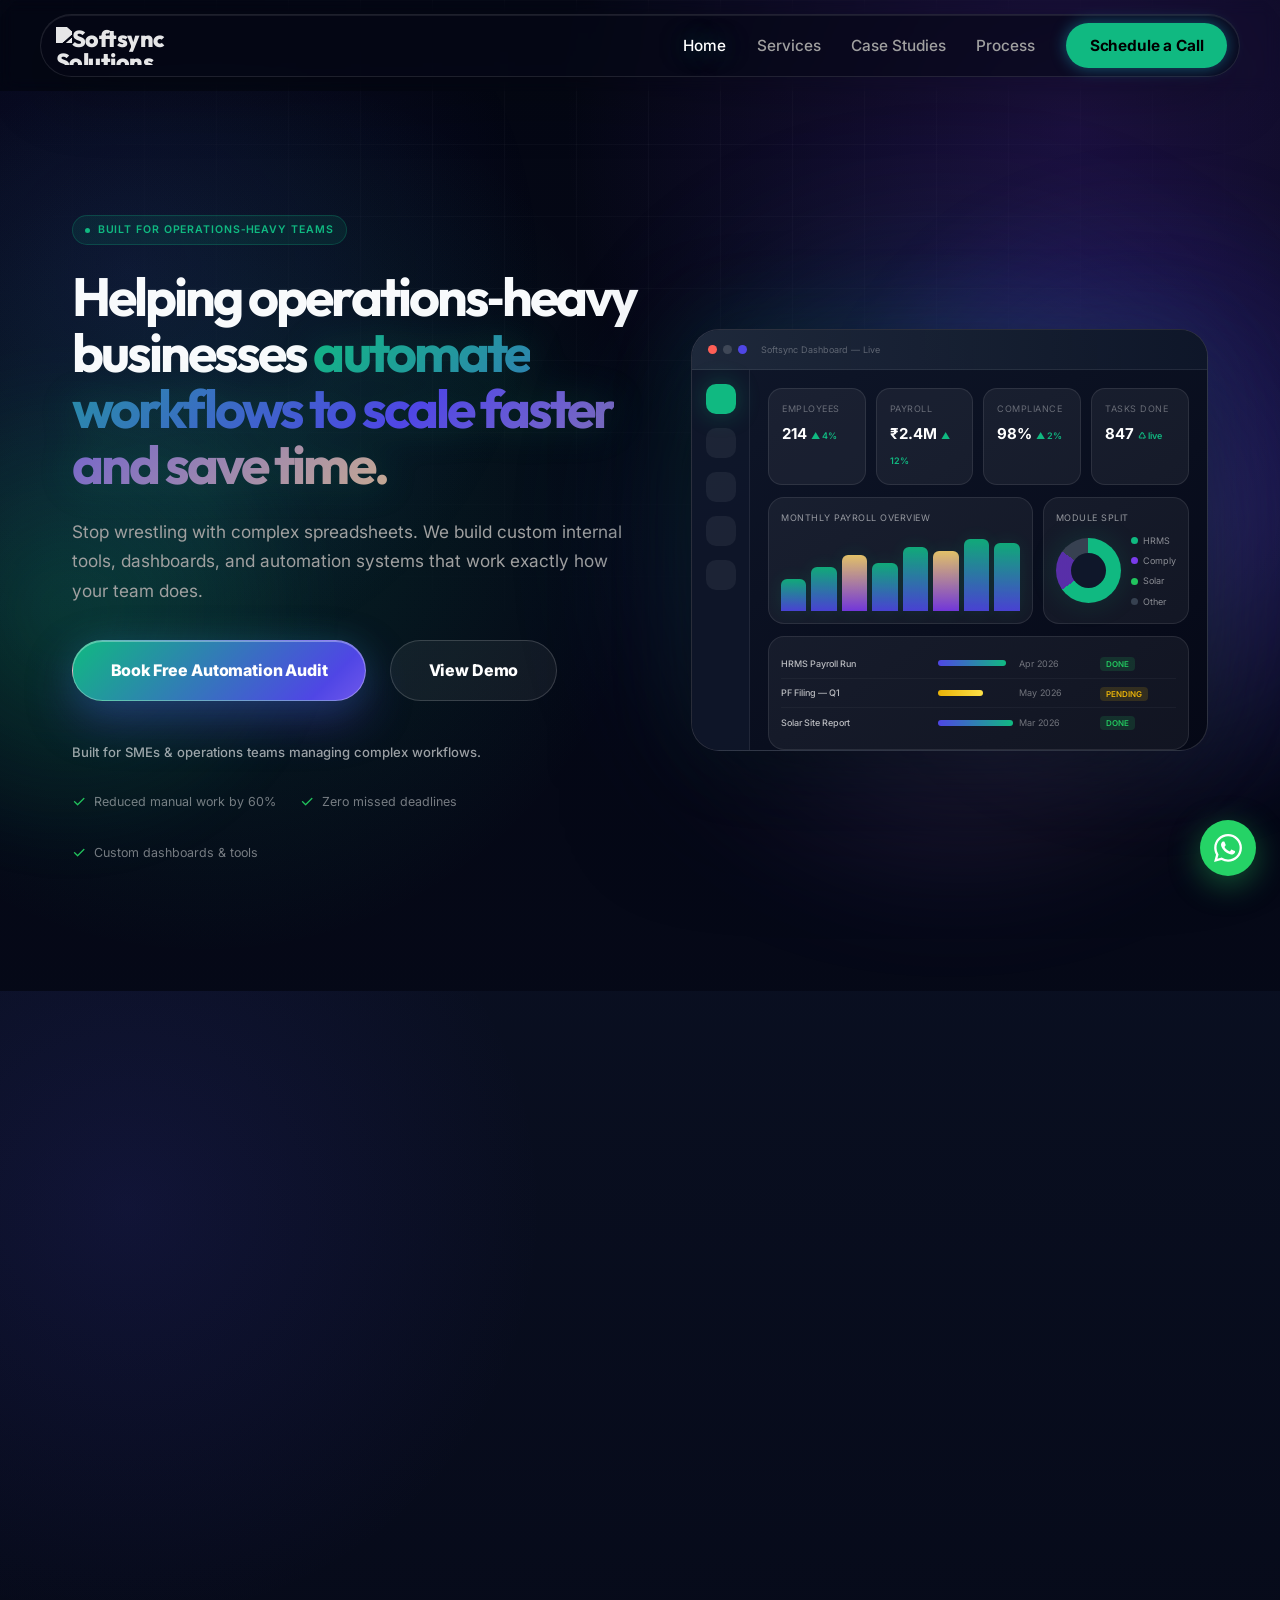
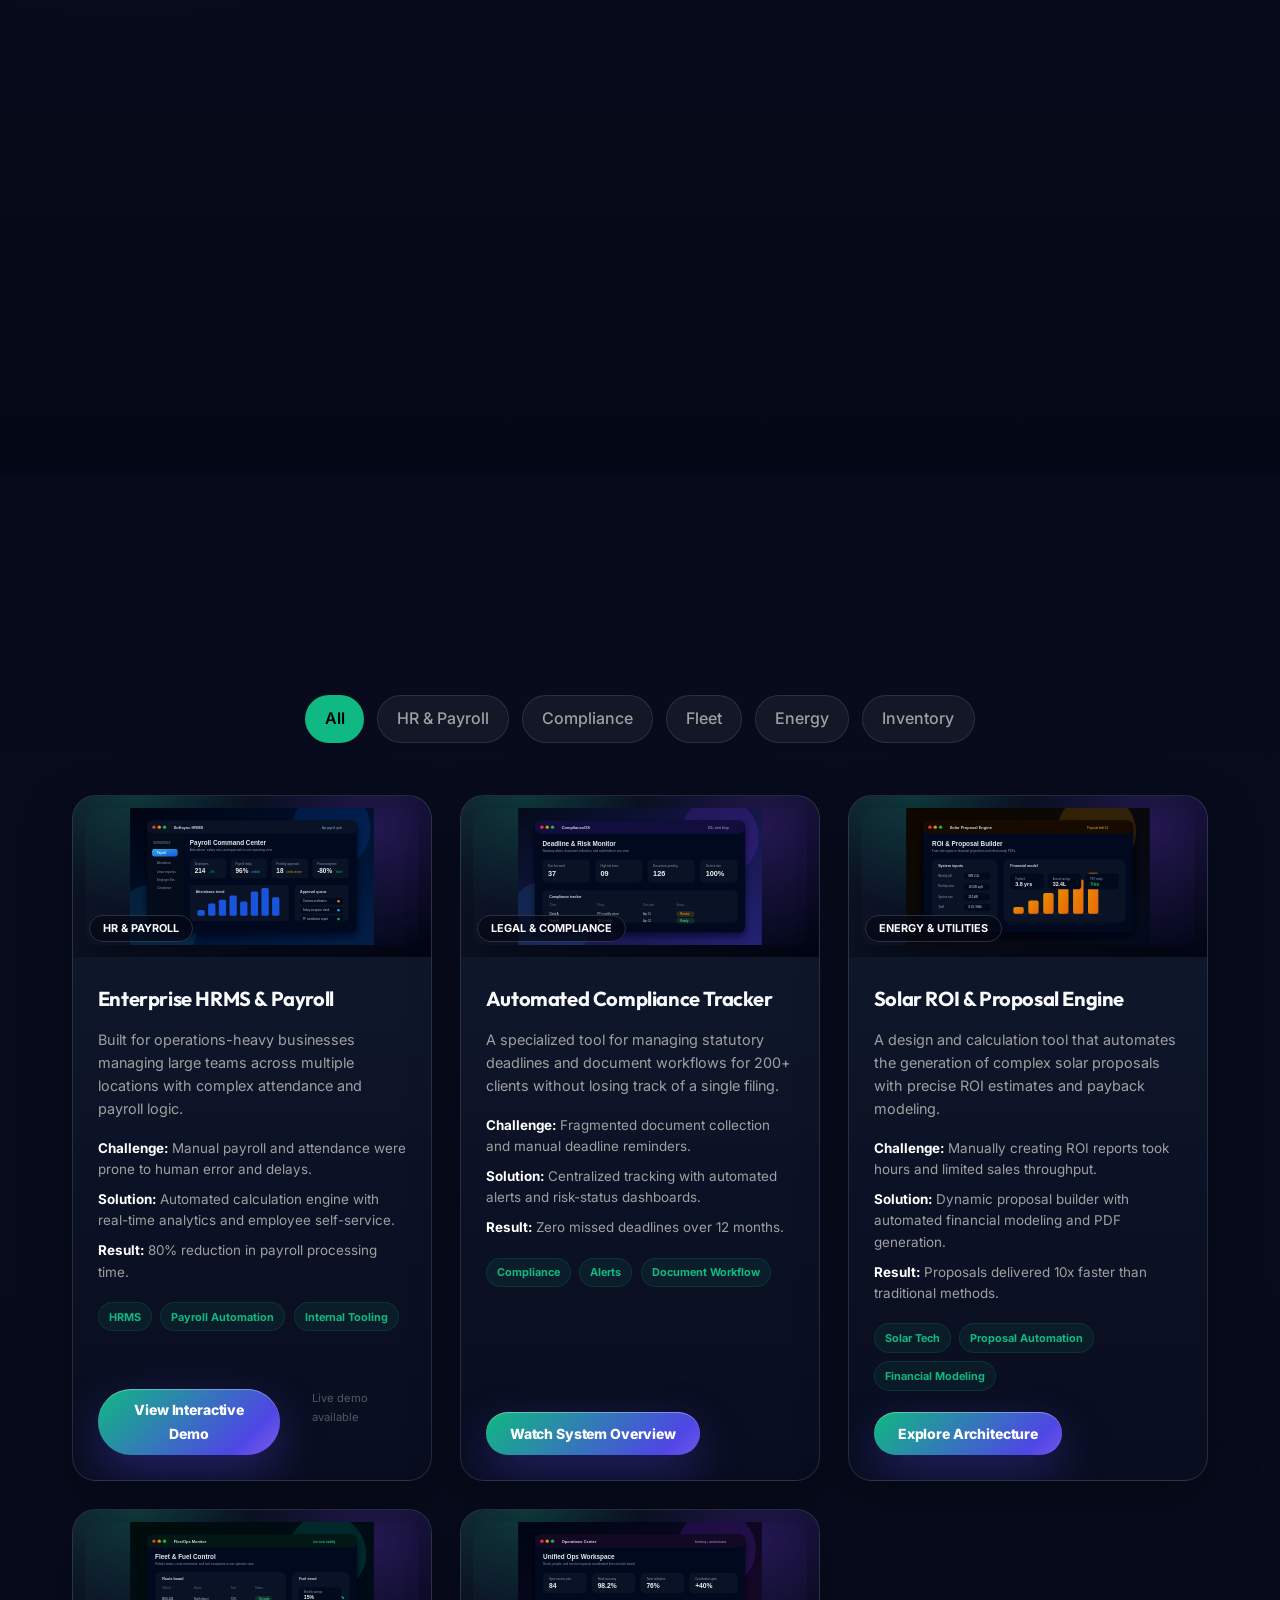
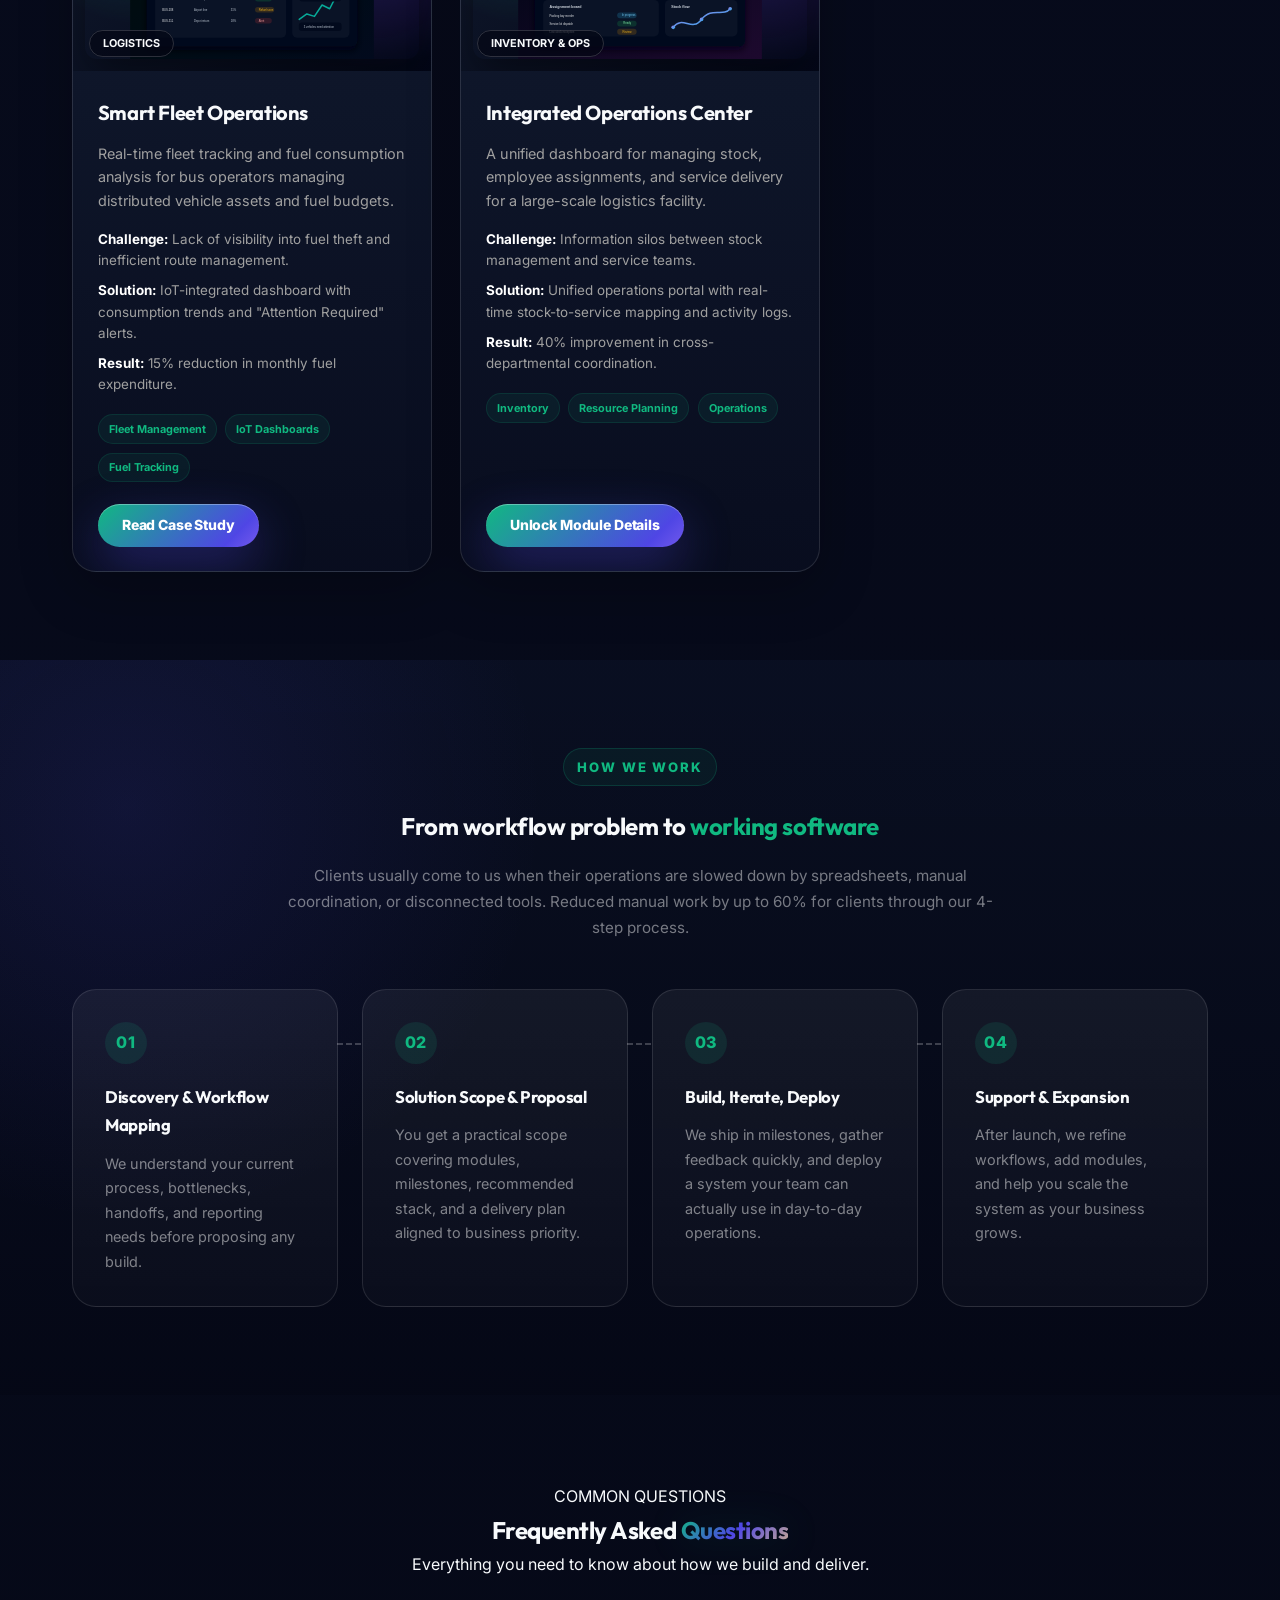
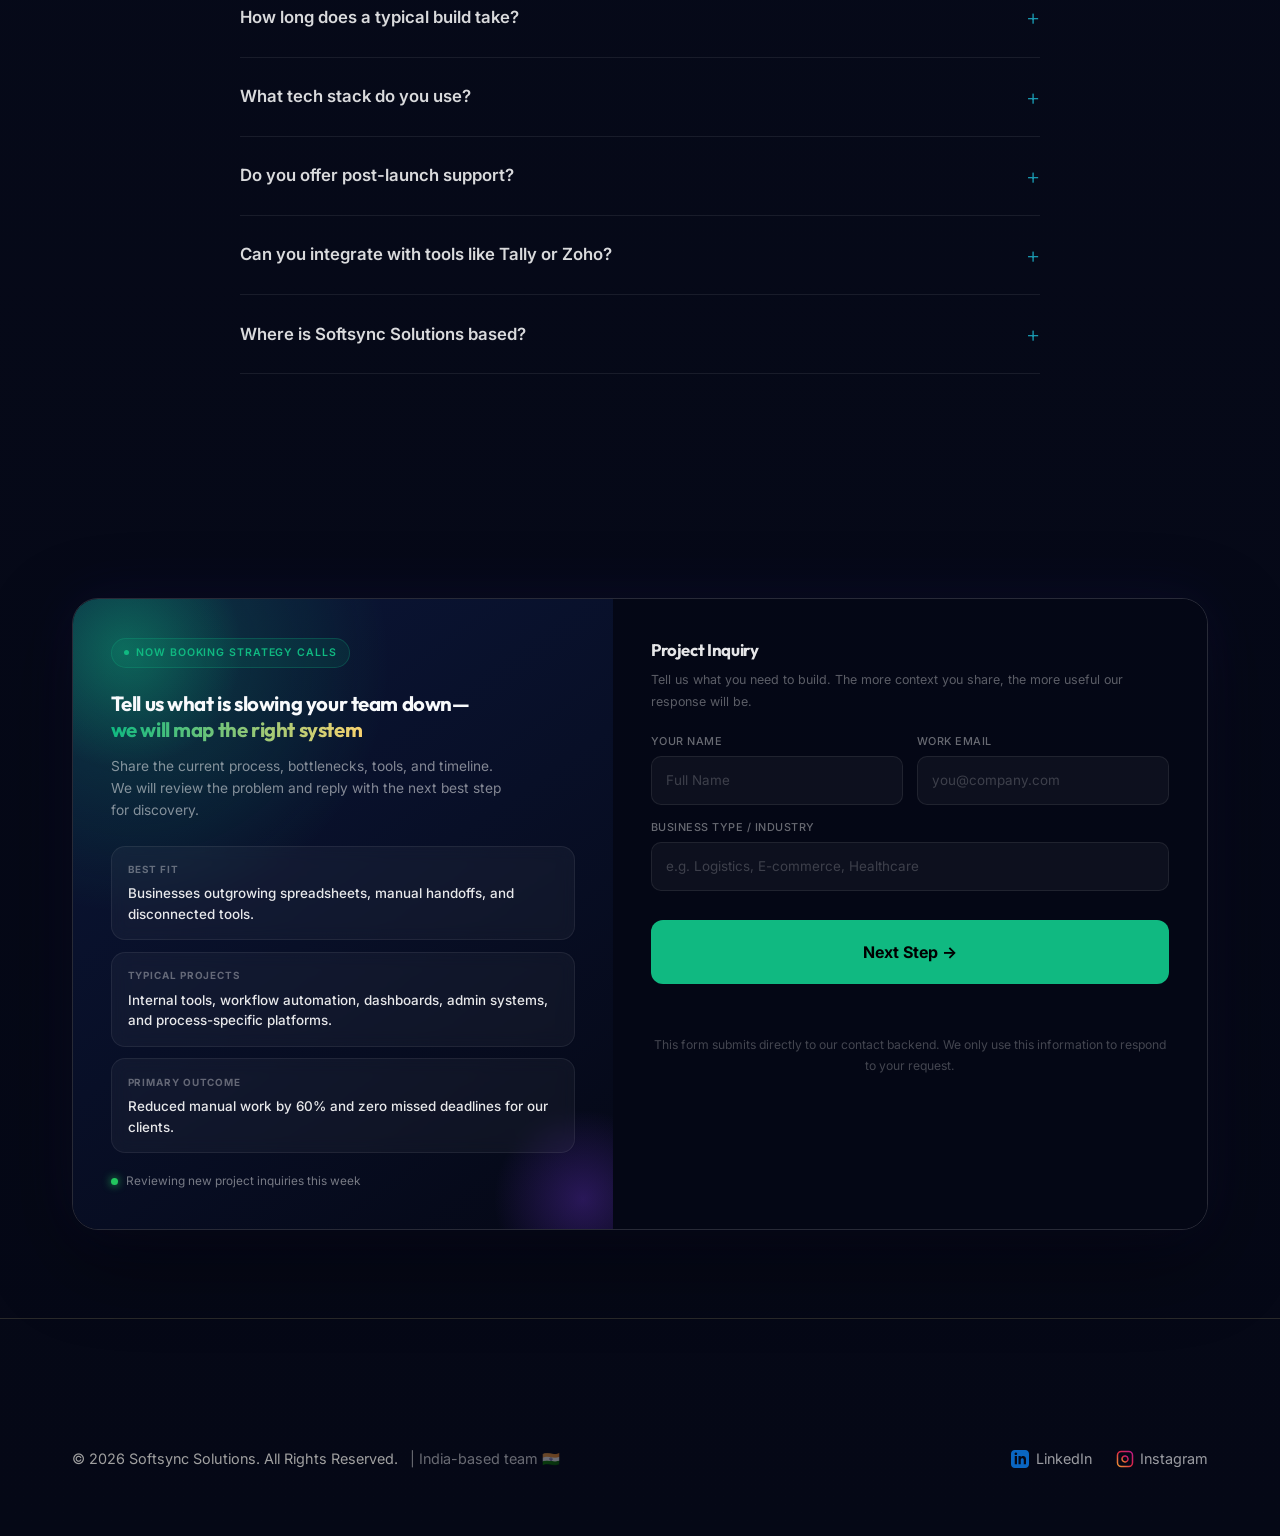
==== index.html @ fdd75800 "Performance optimization: inlined critical CSS, optimized images, added accessibility landmarks, and" ====
<!DOCTYPE html>
<html lang="en">
<head>
    <!-- Google Tag Manager -->
    <script>(function(w,d,s,l,i){w[l]=w[l]||[];w[l].push({'gtm.start':
    new Date().getTime(),event:'gtm.js'});var f=d.getElementsByTagName(s)[0],
    j=d.createElement(s),dl=l!='dataLayer'?'&l='+l:'';j.async=true;j.src=
    'https://www.googletagmanager.com/gtm.js?id='+i+dl;f.parentNode.insertBefore(j,f);
    })(window,document,'script','dataLayer','GTM-NCLNLNGN');</script>
    <!-- End Google Tag Manager -->
    <meta charset="UTF-8">
    <meta name="viewport" content="width=device-width, initial-scale=1.0">
    <title>Softsync Solutions | Custom Business Automation for SMEs</title>
    <meta name="description" content="We help businesses automate operations, reduce manual work, and scale faster with custom-built solutions.">
    <meta name="theme-color" content="#050816">
    <meta property="og:title" content="Softsync Solutions | Custom Business Automation for SMEs">
    <meta property="og:description" content="We help businesses automate operations, reduce manual work, and scale faster with custom-built solutions.">
    <meta property="og:type" content="website">
    <meta property="og:url" content="https://softsyncsolutions.in/">
    <meta property="og:image" content="https://softsyncsolutions.in/assets/images/dashboard-preview.jpg">
    <meta name="twitter:card" content="summary_large_image">
    <meta name="twitter:title" content="Softsync Solutions | Custom Business Automation for SMEs">
    <meta name="twitter:description" content="We help businesses automate operations, reduce manual work, and scale faster with custom-built solutions.">
    <link rel="canonical" href="https://softsyncsolutions.in/">
    <link rel="preconnect" href="https://fonts.googleapis.com">
    <link rel="preconnect" href="https://fonts.gstatic.com" crossorigin>
    <link rel="preload" href="https://fonts.googleapis.com/css2?family=Inter:wght@300;400;500;600;700&family=Outfit:wght@400;500;600;700;800&display=swap" as="style" onload="this.onload=null;this.rel='stylesheet'">
    <noscript><link href="https://fonts.googleapis.com/css2?family=Inter:wght@300;400;500;600;700&family=Outfit:wght@400;500;600;700;800&display=swap" rel="stylesheet"></noscript>
    
    <!-- Critical CSS Inlined -->
    <style>
      :root {
          --primary: #4f46e5; --accent: #10b981; --bg-dark: #050816; --text: #f8fafc;
          --gradient: linear-gradient(135deg, #10b981 0%, #4f46e5 52%, #f8d36f 120%);
      }
      * { margin: 0; padding: 0; box-sizing: border-box; }
      body { font-family: 'Inter', sans-serif; background: #050816; color: var(--text); line-height: 1.7; overflow-x: hidden; -webkit-font-smoothing: antialiased; }
      .container { max-width: 1200px; margin: 0 auto; padding: 0 2rem; }
      .navbar { position: sticky; top: 0; width: 100%; padding: 0.9rem 0; z-index: 1000; backdrop-filter: blur(8px); }
      .hero { position: relative; padding: 8rem 0 6rem; overflow: hidden; background: radial-gradient(circle at 10% 20%, rgba(79, 70, 229, 0.12), transparent 26rem); }
      h1 { font-family: 'Outfit', sans-serif; font-weight: 700; letter-spacing: -0.02em; }
      .gradient-text { background: var(--gradient); -webkit-background-clip: text; background-clip: text; -webkit-text-fill-color: transparent; }
      .hero h1 { font-size: clamp(2.5rem, 8vw, 4.5rem); line-height: 1.1; margin-bottom: 1.5rem; }
      .btn { display: inline-flex; align-items: center; padding: 0.85rem 1.75rem; border-radius: 12px; font-weight: 700; transition: 0.3s; cursor: pointer; }
      .btn-vibrant { background: var(--accent); color: #000; box-shadow: 0 0 24px rgba(16, 185, 129, 0.24); }
      
      /* Dashboard Mockup - Critical */
      .dash-wrap { width:100%; border-radius:28px; overflow:hidden; border:1px solid rgba(255,255,255,0.14); box-shadow:0 44px 120px rgba(0,0,0,0.62); background:#0f172a; font-family:Inter,sans-serif; font-size:11px; }
      .dash-titlebar { background:rgba(30,41,59,0.96); padding:12px 16px; display:flex; align-items:center; gap:6px; }
      .dash-body { display:flex; height:380px; }
      
      @media (max-width:768px) {
        .container { padding: 0 1.25rem; }
        .hero { padding: 6rem 0 4rem; text-align: center; }
        .dash-body { flex-direction: column; height: auto; }
      }
    </style>
    
    <!-- Deferred non-critical CSS -->
    <link rel="preload" href="assets/css/styles.css" as="style" onload="this.onload=null;this.rel='stylesheet'">
    <noscript><link rel="stylesheet" href="assets/css/styles.css"></noscript>
    <link rel="icon" type="image/svg+xml" href="assets/images/company-logo-icon.svg">
    <style>
      /* Dashboard Mockup */
      .dash-wrap { width:100%; border-radius:28px; overflow:hidden; border:1px solid rgba(255,255,255,0.14); box-shadow:0 44px 120px rgba(0,0,0,0.62),0 0 90px rgba(16, 185, 129, 0.12); background:linear-gradient(145deg,#0f172a,#050816); font-family:Inter,sans-serif; font-size:11px; }
      .dash-titlebar { background:linear-gradient(90deg,rgba(30,41,59,0.96),rgba(15,23,42,0.88)); padding:12px 16px; display:flex; align-items:center; gap:6px; border-bottom:1px solid rgba(255,255,255,0.08); }
      .dash-titlebar .dot { width:9px; height:9px; border-radius:50%; }
      .dot-r{background:#ff5f56;} .dot-y{background:rgba(255,255,255,0.15);} .dot-g{background:var(--primary);}
      .dash-body { display:flex; height:380px; }
      .dash-sidebar { width:58px; background:rgba(15,23,42,0.82); border-right:1px solid rgba(255,255,255,0.08); display:flex; flex-direction:column; align-items:center; padding:14px 0; gap:14px; }
      .dash-nav-icon { width:30px; height:30px; border-radius:10px; background:rgba(255,255,255,0.06); }
      .dash-nav-icon.active { background:#10b981; box-shadow:0 0 24px rgba(16, 185, 129, 0.32); }
      .dash-main { flex:1; padding:18px; overflow:hidden; display:flex; flex-direction:column; gap:12px; }
      .dash-stats { display:grid; grid-template-columns:repeat(4,1fr); gap:10px; }
      .dash-stat { background:rgba(255,255,255,0.055); border:1px solid rgba(255,255,255,0.09); border-radius:14px; padding:12px 13px; }
      .dash-stat-label { color:rgba(255,255,255,0.35); font-size:9px; margin-bottom:4px; text-transform:uppercase; letter-spacing:0.5px; }
      .dash-stat-val { color:#fff; font-weight:700; font-size:15px; }
      .dash-stat-val span { font-size:9px; color:var(--accent); font-weight:600; }
      .dash-charts { display:grid; grid-template-columns:2fr 1fr; gap:10px; flex:1; }
      .dash-chart-box { background:rgba(255,255,255,0.05); border:1px solid rgba(255,255,255,0.09); border-radius:16px; padding:12px; display:flex; flex-direction:column; gap:6px; }
      .dash-chart-title { color:rgba(255,255,255,0.55); font-size:9px; text-transform:uppercase; letter-spacing:0.5px; }
      .bar-chart { display:flex; align-items:flex-end; gap:5px; height:80px; margin-top:auto; }
      .bar { flex:1; border-radius:6px 6px 0 0; background:linear-gradient(to top,#4f46e5,#10b981); opacity:0.9; min-width:0; box-shadow:0 0 18px rgba(16, 185, 129, 0.14); }
      .bar.accent { background:linear-gradient(to top,#7c3aed,#f8d36f); }
      .donut-wrap { display:flex; align-items:center; justify-content:center; flex:1; gap:10px; }
      .donut { width:65px; height:65px; border-radius:50%; background:conic-gradient(var(--accent) 0% 65%,rgba(124,58,237,0.65) 65% 85%,#374151 85% 100%); flex-shrink:0; position:relative; box-shadow:0 0 28px rgba(16, 185, 129, 0.16); }
      .donut::after { content:''; position:absolute; inset:15px; background:#0f172a; border-radius:50%; }
      .donut-legend { display:flex; flex-direction:column; gap:5px; }
      .legend-item { display:flex; align-items:center; gap:5px; color:rgba(255,255,255,0.5); font-size:9px; }
      .legend-dot { width:7px; height:7px; border-radius:50%; flex-shrink:0; }
      .dash-table { background:rgba(255,255,255,0.05); border:1px solid rgba(255,255,255,0.09); border-radius:16px; padding:12px; }
      .dash-table-row { display:grid; grid-template-columns:2fr 1fr 1fr 1fr; gap:6px; padding:5px 0; border-bottom:1px solid rgba(255,255,255,0.04); align-items:center; }
      .dash-table-row:last-child { border-bottom:none; }
      .cell-bar { height:6px; border-radius:3px; background:linear-gradient(to right,#4f46e5,#10b981); }
      .badge { padding:2px 6px; border-radius:4px; font-size:8px; font-weight:600; text-transform:uppercase; }
      .badge-green { background:rgba(34,197,94,0.15); color:#22c55e; }
      .badge-yellow { background:rgba(234,179,8,0.15); color:#eab308; }
      .cell-text { color:rgba(255,255,255,0.4); font-size:9px; }
      .cell-name { color:rgba(255,255,255,0.7); font-size:9px; font-weight:500; }

      /* Services Section */
      .services-grid { display:grid; grid-template-columns:repeat(3,1fr); gap:1.5rem; margin-top:3rem; }
      .service-card { background:linear-gradient(180deg,rgba(255,255,255,0.07),rgba(255,255,255,0.025)); border:1px solid rgba(255,255,255,0.12); border-radius:26px; padding:2rem; transition:0.3s ease; position:relative; overflow:hidden; box-shadow:0 22px 70px rgba(0,0,0,0.24); }
      .service-card::before { content:''; position:absolute; inset:0; background:radial-gradient(circle at 20% 0%,rgba(34,211,238,0.18),transparent 34%),linear-gradient(135deg,rgba(79,70,229,0.08),transparent); opacity:0; transition:0.3s; }
      .service-card:hover::before { opacity:1; }
      .service-card:hover { border-color:rgba(16, 185, 129, 0.34); transform:translateY(-7px); box-shadow:0 28px 90px rgba(0,0,0,0.32),0 0 60px rgba(16, 185, 129, 0.1); }
      .service-icon { width:52px; height:52px; border-radius:16px; display:flex; align-items:center; justify-content:center; font-size:1.4rem; margin-bottom:1.25rem; }
      .service-card h3 { font-size:1.05rem; font-weight:700; margin-bottom:0.75rem; color:rgba(255,255,255,0.9); }
      .service-card p { font-size:0.875rem; color:rgba(255,255,255,0.45); line-height:1.7; }
      .service-features { margin-top:1.25rem; display:flex; flex-direction:column; gap:0.5rem; }
      .service-feature { font-size:0.78rem; color:rgba(255,255,255,0.5); display:flex; align-items:center; gap:0.5rem; }
      .service-feature::before { content:'✓'; color:var(--accent); font-weight:700; font-size:0.7rem; }

      /* Stats Bar */
      .stats-bar { display:grid; grid-template-columns:repeat(4,1fr); gap:2rem; padding:3rem; background:linear-gradient(135deg,rgba(34,211,238,0.08),rgba(124,58,237,0.08)); border:1px solid rgba(255,255,255,0.13); border-radius:28px; margin-top:4rem; box-shadow:inset 0 1px 0 rgba(255,255,255,0.08),0 24px 80px rgba(0,0,0,0.24); }
      .stat-item { text-align:center; }
      .stat-number { font-size:2.2rem; font-weight:800; background:linear-gradient(90deg,var(--accent),var(--accent-warm)); -webkit-background-clip:text; background-clip:text; -webkit-text-fill-color:transparent; }
      .stat-label { font-size:0.8rem; color:rgba(255,255,255,0.4); margin-top:0.25rem; text-transform:uppercase; letter-spacing:0.5px; font-weight:600; }

      /* Testimonials */
      .testimonials-grid { display:grid; grid-template-columns:repeat(3,1fr); gap:1.5rem; margin-top:3rem; }
      .testimonial-card { background:rgba(255,255,255,0.03); border:1px solid rgba(255,255,255,0.07); border-radius:20px; padding:2rem; }
      .testimonial-stars { color:#f59e0b; font-size:0.85rem; margin-bottom:1rem; letter-spacing:2px; }
      .testimonial-text { font-size:0.875rem; color:rgba(255,255,255,0.55); line-height:1.8; margin-bottom:1.5rem; font-style:italic; }
      .testimonial-author { display:flex; align-items:center; gap:0.75rem; }
      .author-avatar { width:38px; height:38px; border-radius:50%; background:linear-gradient(135deg,#10b981,#4f46e5); display:flex; align-items:center; justify-content:center; font-size:0.9rem; font-weight:700; color:#fff; flex-shrink:0; }
      .author-name { font-size:0.85rem; font-weight:700; color:rgba(255,255,255,0.85); }
      .author-role { font-size:0.72rem; color:rgba(255,255,255,0.35); }

      /* CTA Banner */
      .cta-banner { background:linear-gradient(135deg,#071225,#101a3f); border:1px solid rgba(34,211,238,0.18); border-radius:24px; padding:3rem 2.5rem; text-align:center; position:relative; overflow:hidden; margin-top:4rem; box-shadow:0 22px 70px rgba(0,0,0,0.28),0 0 48px rgba(34,211,238,0.07); }
      .cta-banner::before { content:''; position:absolute; top:-90px; left:-90px; width:280px; height:280px; background:radial-gradient(circle,rgba(16, 185, 129, 0.16),transparent 70%); border-radius:50%; }
      .cta-banner::after { content:''; position:absolute; bottom:-70px; right:-70px; width:220px; height:220px; background:radial-gradient(circle,rgba(248,211,111,0.1),transparent 70%); border-radius:50%; }
      .cta-banner h2 { font-size:1.65rem; font-weight:800; margin-bottom:0.75rem; position:relative; z-index:1; }
      .cta-banner p { color:rgba(255,255,255,0.5); max-width:500px; margin:0 auto 1.5rem; font-size:0.9rem; line-height:1.65; position:relative; z-index:1; }
      .cta-banner .cta-btns { display:flex; gap:1rem; justify-content:center; position:relative; z-index:1; }

      /* About company visual */
      .company-pillars { display:grid; grid-template-columns:1fr 1fr; gap:1rem; margin-top:2rem; }
      .pillar { background:rgba(255,255,255,0.03); border:1px solid rgba(255,255,255,0.07); border-radius:16px; padding:1.25rem 1.5rem; display:flex; gap:1rem; align-items:flex-start; }
      .pillar-icon { font-size:1.4rem; margin-top:2px; flex-shrink:0; }
      .pillar h4 { font-size:0.875rem; font-weight:700; color:rgba(255,255,255,0.9); margin-bottom:0.25rem; }
      .pillar p { font-size:0.78rem; color:rgba(255,255,255,0.4); line-height:1.6; margin:0; }

      @media (max-width:768px) {
        .services-grid, .testimonials-grid { grid-template-columns:1fr; }
        .stats-bar { grid-template-columns:repeat(2,1fr); }
        .company-pillars { grid-template-columns:1fr; }
        .cta-banner { padding:2rem 1.25rem; }
        
        /* Dashboard Mockup Mobile Layout Fix */
        .dash-body { flex-direction: column; height: auto; }
        .dash-sidebar { width: 100%; height: auto; flex-direction: row; justify-content: center; padding: 10px 0; border-right: none; border-bottom: 1px solid rgba(255,255,255,0.05); }
        .dash-nav-icon { margin-bottom: 0; margin-right: 12px; }
        .dash-stats { grid-template-columns: repeat(2, 1fr); gap: 8px; }
        .dash-charts { grid-template-columns: 1fr; gap: 8px; }
        .dash-chart-box { height: 160px; }
        .cell-bar { display: none; }
      }
    </style>
    <script>
      window.si = window.si || function () { (window.siq = window.siq || []).push(arguments); };
    </script>
    <script defer src="/_vercel/speed-insights/script.js"></script>
    <script>
      window.va = window.va || function () { (window.vaq = window.vaq || []).push(arguments); };
    </script>
    <script defer src="/_vercel/insights/script.js"></script>
</head>
<body class="dark-theme">
    <!-- Google Tag Manager (noscript) -->
    <noscript><iframe src="https://www.googletagmanager.com/ns.html?id=GTM-NCLNLNGN"
    height="0" width="0" style="display:none;visibility:hidden"></iframe></noscript>
    <!-- End Google Tag Manager (noscript) -->

    <main>
    <!-- Navigation -->
    <nav class="navbar" id="navbar">
        <div class="container navbar-container">
            <a href="#hero" class="logo">
                <img src="assets/images/company-logo-full.svg" alt="Softsync Solutions" width="160" height="38" style="height:38px; width:auto; filter: brightness(0) invert(1); opacity: 0.9;">
            </a>
            <ul class="nav-links">
                <li><a href="#hero" class="active">Home</a></li>
                <li><a href="#services">Services</a></li>
                <li><a href="#projects">Case Studies</a></li>
                <li><a href="#process">Process</a></li>
                <li><a href="#contact" class="btn btn-sm" style="background:var(--accent); color:#000; font-weight:700; border:none; box-shadow:0 0 16px rgba(34,211,238,0.4);">Schedule a Call</a></li>
            </ul>
            <div class="nav-toggle" id="nav-toggle">
                <span></span>
                <span></span>
                <span></span>
            </div>
        </div>
    </nav>

    <!-- Hero Section -->
    <section id="hero" class="hero section">
        <div class="container hero-container">
            <div class="hero-content">
                <div class="contact-eyebrow fade-in" style="margin-bottom:1.5rem;">
                    <span></span> Built for operations&#8209;heavy teams
                </div>
                <h1 class="fade-in delay-1">Helping operations&#8209;heavy businesses <span class="gradient-text">automate workflows to scale faster and save time.</span></h1>
                <p class="fade-in delay-2">Stop wrestling with complex spreadsheets. We build custom internal tools, dashboards, and automation systems that work exactly how your team does.</p>
                <div class="hero-btns fade-in delay-3">
                    <a href="#contact" class="btn btn-vibrant">Book Free Automation Audit</a>
                    <a href="#process" class="btn btn-outline">View Demo</a>
                </div>
                <!-- Trust badges -->
                <div class="hero-proofline fade-in delay-3" style="display:flex;gap:1.5rem;margin-top:2.5rem;flex-wrap:wrap;">
                    <div class="hero-proofline-item" style="display:flex;align-items:center;gap:0.5rem;font-size:0.82rem;color:rgba(255,255,255,0.6);font-weight:500;">
                        Built for SMEs & operations teams managing complex workflows.
                    </div>
                </div>
                <div class="hero-proofpoints fade-in delay-3" style="display:flex;gap:1.5rem;margin-top:1.5rem;flex-wrap:wrap;">
                    <div class="hero-proofpoint" style="display:flex;align-items:center;gap:0.5rem;font-size:0.78rem;color:rgba(255,255,255,0.45);">
                        <span style="color:#22c55e;font-size:1rem;">✓</span> Reduced manual work by 60%
                    </div>
                    <div class="hero-proofpoint" style="display:flex;align-items:center;gap:0.5rem;font-size:0.78rem;color:rgba(255,255,255,0.45);">
                        <span style="color:#22c55e;font-size:1rem;">✓</span> Zero missed deadlines
                    </div>
                    <div class="hero-proofpoint" style="display:flex;align-items:center;gap:0.5rem;font-size:0.78rem;color:rgba(255,255,255,0.45);">
                        <span style="color:#22c55e;font-size:1rem;">✓</span> Custom dashboards & tools
                    </div>
                </div>
            </div>
            <div class="hero-image fade-in delay-2">
                <div class="blob"></div>
                <!-- Rich CSS SaaS Dashboard Mockup -->
                <div class="dash-wrap">
                  <div class="dash-titlebar">
                    <span class="dot dot-r"></span>
                    <span class="dot dot-y"></span>
                    <span class="dot dot-g"></span>
                    <span style="margin-left:8px;font-size:9px;color:rgba(255,255,255,0.3);font-family:Inter,sans-serif;">Softsync Dashboard — Live</span>
                  </div>
                  <div class="dash-body">
                    <div class="dash-sidebar">
                      <div class="dash-nav-icon active"></div>
                      <div class="dash-nav-icon"></div>
                      <div class="dash-nav-icon"></div>
                      <div class="dash-nav-icon"></div>
                      <div class="dash-nav-icon"></div>
                    </div>
                    <div class="dash-main">
                      <div class="dash-stats">
                        <div class="dash-stat"><div class="dash-stat-label">Employees</div><div class="dash-stat-val">214 <span>&#9650; 4%</span></div></div>
                        <div class="dash-stat"><div class="dash-stat-label">Payroll</div><div class="dash-stat-val">&#8377;2.4M <span>&#9650; 12%</span></div></div>
                        <div class="dash-stat"><div class="dash-stat-label">Compliance</div><div class="dash-stat-val">98% <span>&#9650; 2%</span></div></div>
                        <div class="dash-stat"><div class="dash-stat-label">Tasks Done</div><div class="dash-stat-val">847 <span>&#9850; live</span></div></div>
                      </div>
                      <div class="dash-charts">
                        <div class="dash-chart-box">
                          <div class="dash-chart-title">Monthly Payroll Overview</div>
                          <div class="bar-chart">
                            <div class="bar" style="height:40%"></div>
                            <div class="bar" style="height:55%"></div>
                            <div class="bar accent" style="height:70%"></div>
                            <div class="bar" style="height:60%"></div>
                            <div class="bar" style="height:80%"></div>
                            <div class="bar accent" style="height:75%"></div>
                            <div class="bar" style="height:90%"></div>
                            <div class="bar" style="height:85%"></div>
                          </div>
                        </div>
                        <div class="dash-chart-box">
                          <div class="dash-chart-title">Module Split</div>
                          <div class="donut-wrap">
                            <div class="donut"></div>
                            <div class="donut-legend">
                              <div class="legend-item"><div class="legend-dot" style="background:#10b981"></div>HRMS</div>
                              <div class="legend-item"><div class="legend-dot" style="background:#7c3aed"></div>Comply</div>
                              <div class="legend-item"><div class="legend-dot" style="background:#22c55e"></div>Solar</div>
                              <div class="legend-item"><div class="legend-dot" style="background:#374151"></div>Other</div>
                            </div>
                          </div>
                        </div>
                      </div>
                      <div class="dash-table">
                        <div class="dash-table-row">
                          <div class="cell-name">HRMS Payroll Run</div>
                          <div class="cell-bar" style="width:90%"></div>
                          <div class="cell-text">Apr 2026</div>
                          <div><span class="badge badge-green">Done</span></div>
                        </div>
                        <div class="dash-table-row">
                          <div class="cell-name">PF Filing &mdash; Q1</div>
                          <div class="cell-bar" style="width:60%; background:linear-gradient(to right,#eab308,#fde047);"></div>
                          <div class="cell-text">May 2026</div>
                          <div><span class="badge badge-yellow">Pending</span></div>
                        </div>
                        <div class="dash-table-row">
                          <div class="cell-name">Solar Site Report</div>
                          <div class="cell-bar" style="width:100%"></div>
                          <div class="cell-text">Mar 2026</div>
                          <div><span class="badge badge-green">Done</span></div>
                        </div>
                      </div>
                    </div>
                  </div>
                </div>
            </div>
        </div>
        <div class="scroll-indicator">
            <div class="mouse"></div>
        </div>
    </section>

    <!-- Services Section -->
    <section id="services" class="section bg-alt">
        <div class="container">
            <div class="section-header text-center reveal">
                <span class="section-label">What We Build</span>
                <h2>Custom <span class="accent">Automation Solutions</span> for SMEs</h2>
                <p style="color:rgba(255,255,255,0.45);max-width:560px;margin:1rem auto 0;font-size:0.95rem;line-height:1.7;">We help businesses automate operations and replace manual work with custom-built systems. Reduced manual work by up to 60% for previous clients.</p>
            </div>
            <div class="services-grid reveal">

                <div class="service-card">
                    <div class="service-icon" style="background:linear-gradient(135deg,rgba(16,185,129,0.2),rgba(79,70,229,0.08));border:1px solid rgba(16,185,129,0.22);color:var(--accent);display:flex;align-items:center;justify-content:center;"><svg viewBox="0 0 24 24" fill="none" stroke="currentColor" stroke-width="2" stroke-linecap="round" stroke-linejoin="round" width="24" height="24"><path d="M17 21v-2a4 4 0 0 0-4-4H5a4 4 0 0 0-4 4v2"></path><circle cx="9" cy="7" r="4"></circle><path d="M23 21v-2a4 4 0 0 0-3-3.87"></path><path d="M16 3.13a4 4 0 0 1 0 7.75"></path></svg></div>
                    <h3>HR & Payroll Automation</h3>
                    <p><strong>Problem:</strong> Scattered spreadsheets & manual payroll errors.<br><strong>Solution:</strong> Automated biometric & statutory systems.<br><strong>Outcome:</strong> 80% faster payroll processing.</p>
                    <div class="service-features">
                        <div class="service-feature">Automated attendance integration</div>
                        <div class="service-feature">Error-free statutory calculations</div>
                        <div class="service-feature">Employee self-service portals</div>
                    </div>
                </div>

                <div class="service-card">
                    <div class="service-icon" style="background:linear-gradient(135deg,rgba(16,185,129,0.2),rgba(79,70,229,0.08));border:1px solid rgba(16,185,129,0.22);color:var(--accent);display:flex;align-items:center;justify-content:center;"><svg viewBox="0 0 24 24" fill="none" stroke="currentColor" stroke-width="2" stroke-linecap="round" stroke-linejoin="round" width="24" height="24"><path d="M16 4h2a2 2 0 0 1 2 2v14a2 2 0 0 1-2 2H6a2 2 0 0 1-2-2V6a2 2 0 0 1 2-2h2"></path><rect x="8" y="2" width="8" height="4" rx="1" ry="1"></rect><path d="M9 14h6"></path><path d="M9 18h6"></path><path d="M9 10h.01"></path></svg></div>
                    <h3>Workflow & Compliance Management</h3>
                    <p><strong>Problem:</strong> Logistical tracking & filing bottlenecks.<br><strong>Solution:</strong> Real-time statutory tracking & alerts.<br><strong>Outcome:</strong> Zero missed deadlines across 12 months.</p>
                    <div class="service-features">
                        <div class="service-feature">Automated statutory deadline alerts</div>
                        <div class="service-feature">Secure document tracking & storage</div>
                        <div class="service-feature">Fragmented tracking eliminated</div>
                    </div>
                </div>

                <div class="service-card">
                    <div class="service-icon" style="background:linear-gradient(135deg,rgba(16,185,129,0.2),rgba(79,70,229,0.08));border:1px solid rgba(16,185,129,0.22);color:var(--accent);display:flex;align-items:center;justify-content:center;"><svg viewBox="0 0 24 24" fill="none" stroke="currentColor" stroke-width="2" stroke-linecap="round" stroke-linejoin="round" width="24" height="24"><circle cx="12" cy="12" r="3"></circle><path d="M19.4 15a1.65 1.65 0 0 0 .33 1.82l.06.06a2 2 0 0 1 0 2.83 2 2 0 0 1-2.83 0l-.06-.06a1.65 1.65 0 0 0-1.82-.33 1.65 1.65 0 0 0-1 1.51V21a2 2 0 0 1-2 2 2 2 0 0 1-2-2v-.09A1.65 1.65 0 0 0 9 19.4a1.65 1.65 0 0 0-1.82.33l-.06.06a2 2 0 0 1-2.83 0 2 2 0 0 1 0-2.83l.06-.06a1.65 1.65 0 0 0 .33-1.82 1.65 1.65 0 0 0-1.51-1H3a2 2 0 0 1-2-2 2 2 0 0 1 2-2h.09A1.65 1.65 0 0 0 4.6 9a1.65 1.65 0 0 0-.33-1.82l-.06-.06a2 2 0 0 1 0-2.83 2 2 0 0 1 2.83 0l.06.06a1.65 1.65 0 0 0 1.82.33H9a1.65 1.65 0 0 0 1-1.51V3a2 2 0 0 1 2-2 2 2 0 0 1 2 2v.09a1.65 1.65 0 0 0 1 1.51 1.65 1.65 0 0 0 1.82-.33l.06-.06a2 2 0 0 1 2.83 0 2 2 0 0 1 0 2.83l-.06.06a1.65 1.65 0 0 0-.33 1.82V9a1.65 1.65 0 0 0 1.51 1H21a2 2 0 0 1 2 2 2 2 0 0 1-2 2h-.09a1.65 1.65 0 0 0-1.51 1z"></path></svg></div>
                    <h3>Fleet & Operations Systems</h3>
                    <p><strong>Problem:</strong> Manual field coordination & no visibility.<br><strong>Solution:</strong> Custom operations dashboards & field tooling.<br><strong>Outcome:</strong> 30% increase in operational throughput.</p>
                    <div class="service-features">
                        <div class="service-feature">Process-specific workflow automation</div>
                        <div class="service-feature">GPS & field team integrations</div>
                        <div class="service-feature">Real-time operational dashboards</div>
                    </div>
                </div>

            </div>

            <!-- Stats Bar -->
            <div class="stats-bar reveal">
                <div class="stat-item">
                    <div class="stat-number">Custom</div>
                    <div class="stat-label">Built Around Your Workflow</div>
                </div>
                <div class="stat-item">
                    <div class="stat-number">Ops</div>
                    <div class="stat-label">Heavy Use Cases Welcome</div>
                </div>
                <div class="stat-item">
                    <div class="stat-number">Fast</div>
                    <div class="stat-label">Discovery to Working Build</div>
                </div>
                <div class="stat-item">
                    <div class="stat-number">Long-Term</div>
                    <div class="stat-label">Support & Iteration</div>
                </div>
            </div>
        </div>
    </section>

    <!-- Case Studies Section -->
    <section id="projects" class="projects section">
        <div class="container">
            <div class="section-header reveal">
                <div class="flex-between">
                    <div>
                        <span class="section-label">Selected Work</span>
                        <h2>Custom systems built for <span class="accent">real operational needs</span></h2>
                    </div>
                </div>
            </div>

            <div class="project-filters" style="display:flex; gap:0.8rem; justify-content:center; margin-top:2rem; flex-wrap:wrap;">
                <button class="filter-btn active" data-filter="all" style="padding:0.6rem 1.2rem; border-radius:50px; background:var(--accent); color:#000; font-weight:600; border:none; cursor:pointer;">All</button>
                <button class="filter-btn" data-filter="hr" style="padding:0.6rem 1.2rem; border-radius:50px; background:rgba(255,255,255,0.05); color:var(--text-dim); font-weight:500; border:1px solid rgba(255,255,255,0.1); cursor:pointer;">HR & Payroll</button>
                <button class="filter-btn" data-filter="compliance" style="padding:0.6rem 1.2rem; border-radius:50px; background:rgba(255,255,255,0.05); color:var(--text-dim); font-weight:500; border:1px solid rgba(255,255,255,0.1); cursor:pointer;">Compliance</button>
                <button class="filter-btn" data-filter="fleet" style="padding:0.6rem 1.2rem; border-radius:50px; background:rgba(255,255,255,0.05); color:var(--text-dim); font-weight:500; border:1px solid rgba(255,255,255,0.1); cursor:pointer;">Fleet</button>
                <button class="filter-btn" data-filter="energy" style="padding:0.6rem 1.2rem; border-radius:50px; background:rgba(255,255,255,0.05); color:var(--text-dim); font-weight:500; border:1px solid rgba(255,255,255,0.1); cursor:pointer;">Energy</button>
                <button class="filter-btn" data-filter="inventory" style="padding:0.6rem 1.2rem; border-radius:50px; background:rgba(255,255,255,0.05); color:var(--text-dim); font-weight:500; border:1px solid rgba(255,255,255,0.1); cursor:pointer;">Inventory</button>
            </div>

            <div class="project-grid">
                <!-- Case Study 1: HRMS -->
                <div class="project-card reveal" data-category="hr">
                    <div class="project-image">
                        <img src="assets/img/projects/showcase-hrms.svg" alt="Anonymized HRMS payroll dashboard mockup" class="screenshot-crop" width="1600" height="900">
                        <div class="project-overlay"><span class="project-category">HR &amp; Payroll</span></div>
                    </div>
                    <div class="project-info">
                        <h3>Enterprise HRMS &amp; Payroll</h3>
                        <p>Built for operations-heavy businesses managing large teams across multiple locations with complex attendance and payroll logic.</p>
                        <div class="project-points">
                            <div><strong>Challenge:</strong> Manual payroll and attendance were prone to human error and delays.</div>
                            <div><strong>Solution:</strong> Automated calculation engine with real-time analytics and employee self-service.</div>
                            <div><strong>Result:</strong> 80% reduction in payroll processing time.</div>
                        </div>
                        <div class="project-tags">
                            <span>HRMS</span>
                            <span>Payroll Automation</span>
                            <span>Internal Tooling</span>
                        </div>
                        <div class="project-actions">
                            <a href="#contact" class="btn btn-sm btn-primary">View Interactive Demo</a>
                            <span style="font-size:0.7rem;color:rgba(255,255,255,0.3);margin-left:1rem;">Live demo available</span>
                        </div>
                    </div>
                </div>

                <!-- Case Study 2: Compliance -->
                <div class="project-card reveal" data-category="compliance">
                    <div class="project-image">
                        <img src="assets/img/projects/showcase-compliance.svg" alt="Anonymized compliance tracker dashboard mockup" class="screenshot-crop" width="1600" height="900">
                        <div class="project-overlay"><span class="project-category">Legal &amp; Compliance</span></div>
                    </div>
                    <div class="project-info">
                        <h3>Automated Compliance Tracker</h3>
                        <p>A specialized tool for managing statutory deadlines and document workflows for 200+ clients without losing track of a single filing.</p>
                        <div class="project-points">
                            <div><strong>Challenge:</strong> Fragmented document collection and manual deadline reminders.</div>
                            <div><strong>Solution:</strong> Centralized tracking with automated alerts and risk-status dashboards.</div>
                            <div><strong>Result:</strong> Zero missed deadlines over 12 months.</div>
                        </div>
                        <div class="project-tags">
                            <span>Compliance</span>
                            <span>Alerts</span>
                            <span>Document Workflow</span>
                        </div>
                        <div class="project-actions">
                            <a href="#contact" class="btn btn-sm btn-primary">Watch System Overview</a>
                        </div>
                    </div>
                </div>

                <!-- Case Study 3: Solar -->
                <div class="project-card reveal" data-category="energy">
                    <div class="project-image">
                        <img src="assets/img/projects/showcase-solar.svg" alt="Anonymized solar ROI proposal engine mockup" class="screenshot-crop" width="1600" height="900">
                        <div class="project-overlay"><span class="project-category">Energy &amp; Utilities</span></div>
                    </div>
                    <div class="project-info">
                        <h3>Solar ROI &amp; Proposal Engine</h3>
                        <p>A design and calculation tool that automates the generation of complex solar proposals with precise ROI estimates and payback modeling.</p>
                        <div class="project-points">
                            <div><strong>Challenge:</strong> Manually creating ROI reports took hours and limited sales throughput.</div>
                            <div><strong>Solution:</strong> Dynamic proposal builder with automated financial modeling and PDF generation.</div>
                            <div><strong>Result:</strong> Proposals delivered 10x faster than traditional methods.</div>
                        </div>
                        <div class="project-tags">
                            <span>Solar Tech</span>
                            <span>Proposal Automation</span>
                            <span>Financial Modeling</span>
                        </div>
                        <div class="project-actions">
                            <a href="#contact" class="btn btn-sm btn-primary">Explore Architecture</a>
                        </div>
                    </div>
                </div>

                <!-- Case Study 4: Fleet Management -->
                <div class="project-card reveal" data-category="fleet">
                    <div class="project-image">
                        <img src="assets/img/projects/showcase-fleet.svg" alt="Anonymized fleet operations dashboard mockup" class="screenshot-crop" width="1600" height="900">
                        <div class="project-overlay"><span class="project-category">Logistics</span></div>
                    </div>
                    <div class="project-info">
                        <h3>Smart Fleet Operations</h3>
                        <p>Real-time fleet tracking and fuel consumption analysis for bus operators managing distributed vehicle assets and fuel budgets.</p>
                        <div class="project-points">
                            <div><strong>Challenge:</strong> Lack of visibility into fuel theft and inefficient route management.</div>
                            <div><strong>Solution:</strong> IoT-integrated dashboard with consumption trends and "Attention Required" alerts.</div>
                            <div><strong>Result:</strong> 15% reduction in monthly fuel expenditure.</div>
                        </div>
                        <div class="project-tags">
                            <span>Fleet Management</span>
                            <span>IoT Dashboards</span>
                            <span>Fuel Tracking</span>
                        </div>
                        <div class="project-actions">
                            <a href="#contact" class="btn btn-sm btn-primary">Read Case Study</a>
                        </div>
                    </div>
                </div>

                <!-- Case Study 5: Operations -->
                <div class="project-card reveal" data-category="inventory">
                    <div class="project-image">
                        <img src="assets/img/projects/showcase-ops.svg" alt="Anonymized operations center dashboard mockup" class="screenshot-crop">
                        <div class="project-overlay"><span class="project-category">Inventory &amp; Ops</span></div>
                    </div>
                    <div class="project-info">
                        <h3>Integrated Operations Center</h3>
                        <p>A unified dashboard for managing stock, employee assignments, and service delivery for a large-scale logistics facility.</p>
                        <div class="project-points">
                            <div><strong>Challenge:</strong> Information silos between stock management and service teams.</div>
                            <div><strong>Solution:</strong> Unified operations portal with real-time stock-to-service mapping and activity logs.</div>
                            <div><strong>Result:</strong> 40% improvement in cross-departmental coordination.</div>
                        </div>
                        <div class="project-tags">
                            <span>Inventory</span>
                            <span>Resource Planning</span>
                            <span>Operations</span>
                        </div>
                        <div class="project-actions">
                            <a href="#contact" class="btn btn-sm btn-primary">Unlock Module Details</a>
                        </div>
                    </div>
                </div>
            </div>
        </div>
    </section>

    <!-- Process Section -->
    <section id="process" class="section bg-alt">
        <div class="container">
            <div class="section-header text-center reveal">
                <span class="section-label">How We Work</span>
                <h2>From workflow problem to <span class="accent">working software</span></h2>
                <p style="color:rgba(255,255,255,0.45);max-width:720px;margin:1rem auto 0;font-size:0.95rem;line-height:1.7;">Clients usually come to us when their operations are slowed down by spreadsheets, manual coordination, or disconnected tools. Reduced manual work by up to 60% for clients through our 4-step process.</p>
            </div>
            <div class="process-grid reveal">
                <div class="process-card">
                    <span class="process-step">01</span>
                    <h3>Discovery & Workflow Mapping</h3>
                    <p>We understand your current process, bottlenecks, handoffs, and reporting needs before proposing any build.</p>
                </div>
                <div class="process-card">
                    <span class="process-step">02</span>
                    <h3>Solution Scope & Proposal</h3>
                    <p>You get a practical scope covering modules, milestones, recommended stack, and a delivery plan aligned to business priority.</p>
                </div>
                <div class="process-card">
                    <span class="process-step">03</span>
                    <h3>Build, Iterate, Deploy</h3>
                    <p>We ship in milestones, gather feedback quickly, and deploy a system your team can actually use in day-to-day operations.</p>
                </div>
                <div class="process-card">
                    <span class="process-step">04</span>
                    <h3>Support & Expansion</h3>
                    <p>After launch, we refine workflows, add modules, and help you scale the system as your business grows.</p>
                </div>
            </div>
        </div>
    </section>

    <!-- FAQ Section -->
    <section id="faq" class="section">
        <div class="container">
            <div class="section-header text-center reveal">
                <div class="eyebrow">COMMON QUESTIONS</div>
                <h2>Frequently Asked <span class="gradient-text">Questions</span></h2>
                <p>Everything you need to know about how we build and deliver.</p>
            </div>
            
            <style>
                .faq-section { max-width: 800px; margin: 0 auto; margin-bottom: 3rem; }
                .faq-item { border-bottom: 1px solid rgba(255,255,255,0.08); padding: 1.25rem 0; cursor: pointer; transition: 0.3s; }
                .faq-question { display: flex; justify-content: space-between; align-items: center; font-size: 1.05rem; font-weight: 600; color: rgba(255,255,255,0.85); transition: 0.3s; }
                .faq-item:hover .faq-question { color: var(--accent); }
                .faq-icon { color: rgba(34,211,238,0.7); font-size: 1.4rem; font-weight: 300; transition: transform 0.3s cubic-bezier(0.4, 0, 0.2, 1); }
                .faq-answer { max-height: 0; overflow: hidden; transition: max-height 0.4s cubic-bezier(0.4, 0, 0.2, 1); color: rgba(255,255,255,0.45); font-size: 0.9rem; line-height: 1.6; }
                .faq-item.active .faq-answer { max-height: 200px; margin-top: 0.8rem; }
                .faq-item.active .faq-icon { transform: rotate(45deg); color: var(--accent); }
            </style>
            
            <div class="faq-section reveal">
                <div class="faq-item">
                    <div class="faq-question">How long does a typical build take? <span class="faq-icon">+</span></div>
                    <div class="faq-answer">Depending on the architectural complexity, most automation systems, dashboards, and portals take between 2 to 8 weeks from strategy mapping to final deployment.</div>
                </div>
                <div class="faq-item">
                    <div class="faq-question">What tech stack do you use? <span class="faq-icon">+</span></div>
                    <div class="faq-answer">We utilize industry-standard, scalable infrastructure. This typically includes React/Next.js for blazing fast frontends, Node.js or Python for complex backend logic, and robust SQL databases like PostgreSQL.</div>
                </div>
                <div class="faq-item">
                    <div class="faq-question">Do you offer post-launch support? <span class="faq-icon">+</span></div>
                    <div class="faq-answer">Yes, absolutely. We provide active maintenance, feature upgrades, and SLA-driven support to ensure your system evolves seamlessly alongside your business.</div>
                </div>
                <div class="faq-item">
                    <div class="faq-question">Can you integrate with tools like Tally or Zoho? <span class="faq-icon">+</span></div>
                    <div class="faq-answer">Yes. A large part of custom software is connecting disconnected tools. We build native API bridges to synchronize your legacy software, Tally, Zoho, ERPs, and external services instantly.</div>
                </div>
                <div class="faq-item">
                    <div class="faq-question">Where is Softsync Solutions based? <span class="faq-icon">+</span></div>
                    <div class="faq-answer">We are an India-based development team, but we build custom workflow automation tools for operations-heavy businesses across the globe.</div>
                </div>
            </div>
        </div>
    </section>

    <!-- Contact Section -->
    <section id="contact" class="contact section">
        <div class="container">
            <div class="contact-box reveal">

                <!-- LEFT: Info Panel -->
                <div class="contact-info">
                    <div class="contact-info-top">
                        <div class="contact-eyebrow">
                            <span></span> Now Booking Strategy Calls
                        </div>
                        <h2>Tell us what is slowing your team down—<br><span class="accent">we will map the right system</span></h2>
                        <p>Share the current process, bottlenecks, tools, and timeline. We will review the problem and reply with the next best step for discovery.</p>
                    </div>

                    <div class="contact-highlights">
                        <div class="contact-highlight-card">
                            <p class="label">Best Fit</p>
                            <p class="val">Businesses outgrowing spreadsheets, manual handoffs, and disconnected tools.</p>
                        </div>
                        <div class="contact-highlight-card">
                            <p class="label">Typical Projects</p>
                            <p class="val">Internal tools, workflow automation, dashboards, admin systems, and process-specific platforms.</p>
                        </div>
                        <div class="contact-highlight-card">
                            <p class="label">Primary Outcome</p>
                            <p class="val">Reduced manual work by 60% and zero missed deadlines for our clients.</p>
                        </div>
                    </div>

                    <div class="contact-avail">
                        <div class="avail-dot"></div>
                        Reviewing new project inquiries this week
                    </div>
                </div>

                <!-- RIGHT: Form Panel -->
                <form class="contact-form" id="contact-form" method="POST">
                    <div class="form-header">
                        <h3>Project Inquiry</h3>
                        <p>Tell us what you need to build. The more context you share, the more useful our response will be.</p>
                    </div>
                    <input type="hidden" name="access_key" value="a049e3fa-9449-4a1d-9d5f-7c01169612a2">
                    <input type="hidden" name="subject" value="New project inquiry from Softsync website">
                    <input type="hidden" name="from_name" value="Softsync Solutions Website">
                    <input type="hidden" name="replyto" value="">
                    <input type="checkbox" name="botcheck" class="hidden-field" tabindex="-1" autocomplete="off">

                    <style>
                        .form-step { display: none; }
                        .form-step.active { display: block; animation: fadeIn 0.4s ease; }
                        .btn-next { background:var(--accent); color:#000; width:100%; border-radius:12px; font-weight:700; border:none; padding:1.15rem; cursor:pointer; font-size:1rem; transition:0.3s; margin-top:1rem;}
                        .btn-next:hover { box-shadow:0 0 24px rgba(34,211,238,0.4); }
                        .btn-prev { padding:1.15rem 1.5rem; border-radius:12px; background:rgba(255,255,255,0.05); color:white; border:1px solid rgba(255,255,255,0.1); cursor:pointer; transition:0.3s;}
                        .btn-prev:hover { background:rgba(255,255,255,0.1); }
                    </style>

                    <div class="form-step active" id="step-1">
                        <div class="form-row">
                            <div class="form-group">
                                <label for="name">Your Name</label>
                                <input type="text" id="name" name="name" placeholder="Full Name" required aria-label="Your Full Name">
                            </div>
                            <div class="form-group">
                                <label for="email">Work Email</label>
                                <input type="email" id="email" name="email" placeholder="you@company.com" required aria-label="Work Email Address">
                            </div>
                        </div>
                        <div class="form-group">
                            <label for="company">Business Type / Industry</label>
                            <input type="text" id="company" name="company" placeholder="e.g. Logistics, E-commerce, Healthcare" required aria-label="Business Type or Industry">
                        </div>
                        <button type="button" class="btn-next" id="next-btn">Next Step &rarr;</button>
                    </div>

                    <div class="form-step" id="step-2">
                        <div class="form-group">
                            <label for="industry">Problem to Solve</label>
                            <input type="text" id="industry" name="industry" placeholder="e.g. Manual payroll, Fleet tracking" required>
                        </div>
                        <div class="form-row">
                            <div class="form-group">
                                <label for="team-size">Team Size</label>
                                <input type="text" id="team-size" name="team-size" placeholder="e.g. 10, 50, 200+">
                            </div>
                            <div class="form-group">
                                <label for="budget">Budget Range</label>
                                <input type="text" id="budget" name="budget" placeholder="e.g. MVP, fixed budget">
                            </div>
                        </div>
                        <div class="form-group">
                            <label for="message">Details on current biggest bottleneck</label>
                            <textarea id="message" name="message" placeholder="Describe the current workflow, where it breaks, and what outcome you want from the new system."></textarea>
                        </div>
                        
                        <div style="text-align:center;margin:1rem 0;">
                            <span style="font-size:0.8rem;color:rgba(255,255,255,0.4);">Takes 2 minutes to complete</span>
                        </div>

                        <div style="display:flex; gap:10px;">
                            <button type="button" class="btn-prev" id="prev-btn">&larr; Back</button>
                            <button type="submit" class="btn-send" style="flex:1;">
                                <span>Get Your Automation Plan &rarr;</span>
                            </button>
                        </div>
                    </div>
                    <p class="form-status" id="form-status" aria-live="polite"></p>
                    <p class="form-note">This form submits directly to our contact backend. We only use this information to respond to your request.</p>
                </form>

            </div>
        </div>
    </section>
    </main>

    <!-- Footer -->
    <footer class="footer">
        <div class="container">
            <div class="footer-bottom" style="display: flex; justify-content: space-between; align-items: center; gap: 1rem; flex-wrap: wrap;">
                <p>&copy; 2026 Softsync Solutions. All Rights Reserved. <span style="margin-left: 0.5rem; color: rgba(255,255,255,0.4);">| India-based team 🇮🇳</span></p>
                <div class="social-links" style="display: flex; gap: 1.5rem; align-items: center; font-size: 0.9rem;">
                    <a href="https://www.linkedin.com/company/softsyncsolutionsindia/" target="_blank" rel="noopener noreferrer" style="display: flex; align-items: center; gap: 0.4rem; color: rgba(255,255,255,0.6); text-decoration: none; transition: 0.3s;" onmouseover="this.style.color='var(--accent)'" onmouseout="this.style.color='rgba(255,255,255,0.6)'">
                        <svg width="18" height="18" viewBox="0 0 24 24" fill="#0a66c2"><path d="M19 0h-14c-2.761 0-5 2.239-5 5v14c0 2.761 2.239 5 5 5h14c2.762 0 5-2.239 5-5v-14c0-2.761-2.238-5-5-5zm-11 19h-3v-11h3v11zm-1.5-12.268c-.966 0-1.75-.79-1.75-1.764s.784-1.764 1.75-1.764 1.75.79 1.75 1.764-.783 1.764-1.75 1.764zm13.5 12.268h-3v-5.604c0-3.368-4-3.113-4 0v5.604h-3v-11h3v1.765c1.396-2.586 7-2.777 7 2.476v6.759z"/></svg>
                        LinkedIn
                    </a>
                    <a href="https://www.instagram.com/softsynctech_/?hl=en" target="_blank" rel="noopener noreferrer" style="display: flex; align-items: center; gap: 0.4rem; color: rgba(255,255,255,0.6); text-decoration: none; transition: 0.3s;" onmouseover="this.style.color='var(--accent)'" onmouseout="this.style.color='rgba(255,255,255,0.6)'">
                        <svg width="18" height="18" viewBox="0 0 24 24" fill="none" stroke="url(#ig-grad)" stroke-width="2" stroke-linecap="round" stroke-linejoin="round"><defs><linearGradient id="ig-grad" x1="0%" y1="100%" x2="100%" y2="0%"><stop offset="0%" stop-color="#f09433"/><stop offset="25%" stop-color="#e6683c"/><stop offset="50%" stop-color="#dc2743"/><stop offset="75%" stop-color="#cc2366"/><stop offset="100%" stop-color="#bc1888"/></linearGradient></defs><rect x="2" y="2" width="20" height="20" rx="5" ry="5"></rect><path d="M16 11.37A4 4 0 1 1 12.63 8 4 4 0 0 1 16 11.37z"></path><line x1="17.5" y1="6.5" x2="17.51" y2="6.5"></line></svg>
                        Instagram
                    </a>
                </div>
            </div>
        </div>
    </footer>

    <a href="https://wa.me/917259956572" target="_blank" rel="noopener noreferrer" style="position:fixed; bottom:24px; right:24px; width:56px; height:56px; background:#25D366; border-radius:50%; display:flex; align-items:center; justify-content:center; box-shadow:0 8px 32px rgba(37,211,102,0.4); z-index:9999; color:white; transition:0.3s;" onmouseover="this.style.transform='scale(1.1) translateY(-4px)'" onmouseout="this.style.transform='scale(1) translateY(0)'">
        <svg width="28" height="28" viewBox="0 0 24 24" fill="currentColor"><path d="M17.472 14.382c-.297-.149-1.758-.867-2.03-.967-.273-.099-.471-.148-.67.15-.197.297-.767.966-.94 1.164-.173.199-.347.223-.644.075-.297-.15-1.255-.463-2.39-1.475-.883-.788-1.48-1.761-1.653-2.059-.173-.297-.018-.458.13-.606.134-.133.298-.347.446-.52.149-.174.198-.298.298-.497.099-.198.05-.371-.025-.52-.075-.149-.669-1.612-.916-2.207-.242-.579-.487-.5-.669-.51a12.8 12.8 0 0 0-.57-.01c-.198 0-.52.074-.792.372-.272.297-1.04 1.016-1.04 2.479 0 1.462 1.065 2.875 1.213 3.074.149.198 2.096 3.2 5.077 4.487.709.306 1.262.489 1.694.625.712.227 1.36.195 1.871.118.571-.085 1.758-.719 2.006-1.413.248-.694.248-1.289.173-1.413-.074-.124-.272-.198-.57-.347m-5.421 7.403h-.004a9.87 9.87 0 0 1-5.031-1.378l-.361-.214-3.741.982.998-3.648-.235-.374a9.86 9.86 0 0 1-1.51-5.26c.001-5.45 4.436-9.884 9.888-9.884 2.64 0 5.122 1.03 6.988 2.898a9.825 9.825 0 0 1 2.893 6.994c-.003 5.45-4.437 9.884-9.885 9.884m8.413-18.297A11.815 11.815 0 0 0 12.05 0C5.495 0 .16 5.335.157 11.892c0 2.096.547 4.142 1.588 5.945L.057 24l6.305-1.654a11.882 11.882 0 0 0 5.683 1.448h.005c6.554 0 11.89-5.335 11.893-11.893a11.821 11.821 0 0 0-3.48-8.413Z"/></svg>
    </a>
    <button id="scroll-top" class="scroll-top" style="bottom:100px;">↑</button>
    <script src="assets/js/main.js"></script>
</body>
</html>
---- assets/css/styles.css ----
/* Variables */
:root {
    --primary: #4f46e5;
    --primary-light: #7dd3fc;
    --accent: #10b981;
    --accent-warm: #f8d36f;
    --bg-dark: #050816;
    --bg-light: #0a1022;
    --surface: #161616;
    --surface-light: #222222;
    --text: #f8fafc;
    --text-dim: #a0a0a0;
    --white: #ffffff;
    --gradient: linear-gradient(135deg, #10b981 0%, #4f46e5 52%, #f8d36f 120%);
    --gradient-vibrant: linear-gradient(135deg, #10b981 0%, #4f46e5 46%, #c084fc 76%, #f8d36f 115%);
    --shadow: 0 28px 90px -34px rgba(0, 0, 0, 0.85);
    --glass: rgba(5, 8, 22, 0.72);
    --border: #2a2a2a;
    --halo-cyan: rgba(16, 185, 129, 0.26);
    --halo-indigo: rgba(79, 70, 229, 0.34);
}

/* Base Styles */
* {
    margin: 0;
    padding: 0;
    box-sizing: border-box;
    scroll-behavior: smooth;
}

body {
    font-family: 'Inter', sans-serif;
    background:
        radial-gradient(circle at 16% 8%, rgba(16, 185, 129, 0.16), transparent 28rem),
        radial-gradient(circle at 84% 2%, rgba(124, 58, 237, 0.2), transparent 32rem),
        linear-gradient(180deg, #040714 0%, #070b1c 40%, #050816 100%);
    color: var(--text);
    line-height: 1.7; /* Increased for better readability */
    overflow-x: hidden;
    -webkit-font-smoothing: antialiased;
    -moz-osx-font-smoothing: grayscale;
}

body::before {
    content: '';
    position: fixed;
    inset: 0;
    z-index: -2;
    pointer-events: none;
    background-image:
        linear-gradient(rgba(255, 255, 255, 0.035) 1px, transparent 1px),
        linear-gradient(90deg, rgba(255, 255, 255, 0.035) 1px, transparent 1px);
    background-size: 72px 72px;
    -webkit-mask-image: radial-gradient(circle at 50% 0%, black, transparent 68%);
    mask-image: radial-gradient(circle at 50% 0%, black, transparent 68%);
}

h1, h2, h3, h4, .logo {
    font-family: 'Outfit', sans-serif;
    font-weight: 700;
    letter-spacing: -0.02em; /* Subtle premium feel */
}

a {
    text-decoration: none;
    color: inherit;
    transition: 0.3s ease;
}

ul {
    list-style: none;
}

img {
    max-width: 100%;
    display: block;
}

.container {
    max-width: 1200px;
    margin: 0 auto;
    padding: 0 2rem;
}

.section {
    padding: 5.5rem 0; /* Tightened from 7.5rem for better vertical density */
}

.section-label {
    display: inline-flex;
    align-items: center;
    color: var(--accent);
    text-transform: uppercase;
    font-weight: 800; /* Bolder for hierarchy */
    font-size: 0.82rem;
    letter-spacing: 0.15em; /* Increased spacing */
    margin-bottom: 1.25rem;
    padding: 0.42rem 0.78rem;
    border: 1px solid rgba(16, 185, 129, 0.2);
    border-radius: 999px;
    background: rgba(16, 185, 129, 0.07);
}

.bg-alt {
    background:
        radial-gradient(circle at 10% 20%, rgba(79, 70, 229, 0.12), transparent 26rem),
        linear-gradient(180deg, rgba(10, 16, 34, 0.92), rgba(5, 8, 22, 0.95));
}

.accent {
    color: var(--accent);
}

.gradient-text {
    background: var(--gradient);
    -webkit-background-clip: text;
    background-clip: text;
    -webkit-text-fill-color: transparent;
    filter: drop-shadow(0 0 18px rgba(16, 185, 129, 0.18));
}

.flex-between {
    display: flex;
    justify-content: space-between;
    align-items: flex-end;
}

.text-center {
    text-align: center;
}


button,
input,
textarea {
    font: inherit;
}

a:focus-visible,
button:focus-visible,
input:focus-visible,
textarea:focus-visible {
    outline: 3px solid rgba(16, 185, 129, 0.85);
    outline-offset: 3px;
}

/* Animations */
.fade-in {
    opacity: 1;
    transform: translateY(0);
}

@media (prefers-reduced-motion: no-preference) {
    .fade-in {
        opacity: 0;
        transform: translateY(20px);
        animation: fadeIn 0.8s ease forwards;
    }
}

.delay-1 { animation-delay: 0.2s; }
.delay-2 { animation-delay: 0.4s; }
.delay-3 { animation-delay: 0.6s; }

@keyframes fadeIn {
    to {
        opacity: 1;
        transform: translateY(0);
    }
}

.reveal {
    opacity: 0;
    transform: translateY(30px);
    transition: 0.8s ease;
}

.reveal.active {
    opacity: 1;
    transform: translateY(0);
}

/* Navbar */
.navbar {
    position: sticky;
    top: 0;
    width: 100%;
    padding: 0.9rem 0;
    z-index: 1000;
    transition: 0.4s ease;
    backdrop-filter: blur(8px);
}

.navbar.scrolled {
    background: rgba(5, 8, 22, 0.78);
    backdrop-filter: blur(18px) saturate(160%);
    padding: 0.65rem 0;
    border-bottom: 1px solid rgba(255, 255, 255, 0.12);
    box-shadow: 0 18px 60px rgba(0, 0, 0, 0.34);
}

.navbar-container {
    display: flex;
    justify-content: space-between;
    align-items: center;
    min-height: 48px;
    border: 1px solid rgba(255, 255, 255, 0.1);
    border-radius: 999px;
    padding: 0.48rem 0.72rem 0.48rem 0.92rem;
    background: rgba(5, 8, 22, 0.62);
    backdrop-filter: blur(18px) saturate(150%);
    box-shadow: inset 0 1px 0 rgba(255, 255, 255, 0.08), 0 22px 60px rgba(0, 0, 0, 0.22);
}

.logo {
    font-size: 1.45rem;
    font-weight: 800;
    line-height: 1;
}

.logo span {
    color: var(--primary);
}

.nav-links {
    display: flex;
    gap: 1.9rem;
    align-items: center;
}

.nav-links a {
    font-weight: 500;
    color: var(--text-dim);
    font-size: 0.96rem;
}

.nav-links a:hover, .nav-links a.active {
    color: var(--white);
}

.nav-links a:not(.btn):hover,
.nav-links a:not(.btn).active {
    text-shadow: 0 0 24px rgba(16, 185, 129, 0.5);
}

.nav-toggle {
    display: none;
    cursor: pointer;
    width: 44px;
    height: 44px;
    align-items: center;
    justify-content: center;
    flex-direction: column;
    gap: 5px;
    border: 1px solid var(--border);
    border-radius: 12px;
    background: rgba(255,255,255,0.03);
}

.nav-toggle span {
    display: block;
    width: 18px;
    height: 2px;
    border-radius: 999px;
    background: var(--white);
}

/* Hero Section */
.hero {
    min-height: 100vh;
    display: flex;
    align-items: center;
    position: relative;
    padding-top: 85px; /* Adjusted for slimmer navbar */
    overflow: hidden;
}

.hero::before,
.hero::after {
    content: '';
    position: absolute;
    z-index: -1;
    pointer-events: none;
    border-radius: 999px;
    filter: blur(20px);
}

.hero::before {
    width: 760px;
    height: 760px;
    right: -250px;
    top: 30px;
    background: radial-gradient(circle, rgba(79, 70, 229, 0.36), transparent 63%);
}

.hero::after {
    width: 580px;
    height: 580px;
    left: -220px;
    bottom: 10%;
    background: radial-gradient(circle, rgba(16, 185, 129, 0.2), transparent 62%);
}

.hero-container {
    display: grid;
    grid-template-columns: minmax(0, 1.05fr) minmax(0, 0.95fr);
    gap: 3rem;
    align-items: center;
}

.hero h2 {
    font-size: 1.5rem;
    margin-bottom: 1rem;
    font-weight: 500;
}

.hero h1 {
    font-size: clamp(2.7rem, 4.2vw, 4.85rem);
    line-height: 1.04;
    margin-bottom: 1.5rem;
    letter-spacing: -0.055em;
    max-width: 700px;
}

.hero p {
    font-size: 1.08rem;
    color: var(--text-dim);
    margin-bottom: 2.2rem;
    max-width: 560px;
}

.hero-btns {
    display: flex;
    gap: 1.5rem;
}

/* Buttons */
.btn {
    position: relative;
    display: inline-flex;
    align-items: center;
    justify-content: center;
    gap: 0.55rem;
    padding: 1rem 2.35rem;
    border-radius: 50px;
    font-weight: 800;
    cursor: pointer;
    border: none;
    text-align: center;
    letter-spacing: -0.01em;
    overflow: hidden;
}

.btn-sm {
    padding: 0.6rem 1.5rem;
    font-size: 0.875rem;
}

.btn-primary {
    background: var(--gradient-vibrant);
    background-size: 200% auto;
    color: var(--white);
    box-shadow: 0 18px 48px rgba(79, 70, 229, 0.36), inset 0 1px 0 rgba(255, 255, 255, 0.32);
    transition: 0.5s ease;
}

@keyframes shine {
    0% { background-position: 0% 50%; }
    50% { background-position: 100% 50%; }
    100% { background-position: 0% 50%; }
}

.btn-primary:hover {
    background-position: right center;
    transform: translateY(-3px) scale(1.02);
    box-shadow: 0 24px 70px rgba(16, 185, 129, 0.35), 0 18px 48px rgba(79, 70, 229, 0.36);
}

.btn-outline {
    border: 1px solid rgba(255, 255, 255, 0.16);
    background: rgba(255, 255, 255, 0.055);
    backdrop-filter: blur(14px);
    color: var(--white);
}

.btn-outline:hover {
    background: rgba(16, 185, 129, 0.14);
    border-color: rgba(16, 185, 129, 0.45);
    transform: translateY(-3px);
}

.btn-full {
    width: 100%;
}

/* Hero Mockup Anim */
.hero-image {
    position: relative;
    transform: perspective(1000px) rotateY(-4deg) rotateX(2deg);
    transform-origin: center;
}

.blob {
    position: absolute;
    top: 50%;
    left: 50%;
    transform: translate(-50%, -50%);
    width: 500px;
    height: 500px;
    background: var(--gradient-vibrant);
    filter: blur(95px);
    opacity: 0.34;
    z-index: -1;
    border-radius: 50%;
}

.hero-mockup {
    width: 100%;
    aspect-ratio: 4/3;
    background: var(--surface);
    border-radius: 12px;
    border: 1px solid var(--border);
    overflow: hidden;
    box-shadow: var(--shadow);
}

.mockup-header {
    background: var(--surface-light);
    padding: 0.75rem;
    display: flex;
    gap: 0.5rem;
}

.dot {
    width: 10px;
    height: 10px;
    border-radius: 50%;
}

.red { background: #ff5f56; }
.yellow { background: #ffbd2e; }
.green { background: #27c93f; }

.mockup-body {
    display: flex;
    height: 100%;
}

.mockup-sidebar {
    width: 60px;
    background: var(--surface-light);
    opacity: 0.5;
}

.mockup-main {
    flex: 1;
    padding: 1.5rem;
    display: grid;
    grid-template-columns: 1fr 1fr;
    gap: 1rem;
    align-content: start;
}

.mockup-card {
    height: 80px;
    background: var(--surface-light);
    border-radius: 6px;
}

.mockup-line {
    grid-column: span 2;
    height: 12px;
    background: var(--surface-light);
    border-radius: 4px;
}

/* About Section */
.grid-2 {
    display: grid;
    grid-template-columns: 1fr 1fr;
    gap: 6rem;
    align-items: center;
}

.image-box {
    position: relative;
}

.avatar-mockup {
    width: 100%;
    border-radius: 24px;
    overflow: hidden;
    border: 8px solid var(--surface);
    box-shadow: var(--shadow);
}

.stats-card {
    position: absolute;
    bottom: -30px;
    right: -30px;
    background: var(--glass);
    backdrop-filter: blur(10px);
    padding: 1.5rem;
    border-radius: 16px;
    border: 1px solid var(--border);
    text-align: center;
    box-shadow: var(--shadow);
}

.stats-card h3 {
    font-size: 2.5rem;
    color: var(--accent);
}

.about-features {
    margin-top: 3rem;
}

.feature-item {
    display: flex;
    gap: 1.5rem;
    margin-bottom: 2rem;
}

.feature-icon {
    font-size: 2rem;
    background: var(--surface);
    width: 60px;
    height: 60px;
    display: flex;
    align-items: center;
    justify-content: center;
    border-radius: 12px;
}

.feature-item h4 {
    margin-bottom: 0.25rem;
}

.feature-item p {
    color: var(--text-dim);
}

/* Skills Section */
.skills-grid {
    display: grid;
    grid-template-columns: repeat(3, 1fr);
    gap: 2rem;
    margin-top: 4rem;
}

.skill-card {
    background: var(--surface);
    padding: 2.5rem;
    border-radius: 20px;
    border: 1px solid var(--border);
    transition: 0.4s ease;
}

.skill-card:hover {
    transform: translateY(-10px);
    border-color: var(--primary);
}

.skill-group-title {
    font-size: 1.25rem;
    font-weight: 700;
    margin-bottom: 2rem;
    color: var(--accent);
}

.skill-tags {
    display: flex;
    flex-wrap: wrap;
    gap: 0.75rem;
}

.tag {
    background: var(--surface-light);
    padding: 0.5rem 1rem;
    border-radius: 50px;
    font-size: 0.875rem;
    color: var(--text-dim);
}

/* Projects Section */
.project-grid {
    display: grid;
    grid-template-columns: repeat(auto-fit, minmax(340px, 1fr));
    gap: 1.75rem;
    margin-top: 3.25rem;
}

.screenshot-crop {
    object-fit: contain;
    object-position: center center;
    width: 100%;
    height: 100%;
    display: block;
    transition: transform 0.8s cubic-bezier(0.16, 1, 0.3, 1);
    filter: brightness(0.9) contrast(1.1);
}

.project-card:hover .screenshot-crop {
    transform: scale(1.025) translateY(-1%);
    filter: brightness(1.05) contrast(1.1);
}

.project-card {
    background: linear-gradient(180deg, rgba(18, 27, 48, 0.9), rgba(9, 14, 31, 0.92));
    border-radius: 24px;
    overflow: hidden;
    border: 1px solid rgba(255, 255, 255, 0.12);
    transition: 0.4s ease;
    box-shadow: 0 18px 54px rgba(0, 0, 0, 0.24);
    display: flex;
    flex-direction: column;
}

.project-card:hover {
    transform: translateY(-6px);
    border-color: rgba(16, 185, 129, 0.28);
    box-shadow: 0 24px 72px -30px rgba(16, 185, 129, 0.28), 0 22px 58px rgba(0,0,0,0.46);
}

.project-image {
    position: relative;
    aspect-ratio: 20/9;
    overflow: hidden;
    padding: 0.75rem;
    background:
        radial-gradient(circle at 18% 0%, rgba(16, 185, 129, 0.22), transparent 34%),
        radial-gradient(circle at 85% 20%, rgba(124, 58, 237, 0.24), transparent 38%),
        linear-gradient(135deg, rgba(15, 23, 42, 0.96), rgba(2, 6, 23, 0.98));
}

.project-image img {
    width: 100%;
    height: 100%;
    object-fit: contain;
    border-radius: 12px;
    box-shadow: 0 18px 42px rgba(0, 0, 0, 0.4);
    transition: 0.6s ease;
}

.project-card:hover .project-image img {
    transform: scale(1.025) translateY(-1%);
}

.project-overlay {
    position: absolute;
    bottom: 16px;
    left: 16px;
}

.project-category {
    background: rgba(5, 8, 22, 0.72);
    backdrop-filter: blur(10px);
    border: 1px solid rgba(255, 255, 255, 0.16);
    padding: 0.34rem 0.82rem;
    border-radius: 50px;
    font-size: 0.68rem;
    font-weight: 700;
    text-transform: uppercase;
}

.project-info {
    padding: 1.55rem;
    flex: 1;
    display: flex;
    flex-direction: column;
}

.project-info h3 {
    margin-bottom: 0.75rem;
    font-size: 1.26rem;
}

.project-info p {
    color: var(--text-dim);
    margin-bottom: 1.1rem;
    font-size: 0.9rem;
    line-height: 1.6;
}

.project-tags {
    display: flex;
    gap: 0.55rem;
    margin-bottom: 1.35rem;
    flex-wrap: wrap;
}

.project-tags span {
    font-size: 0.68rem;
    color: var(--accent);
    font-weight: 700;
    padding: 0.28rem 0.62rem;
    border-radius: 999px;
    background: rgba(16, 185, 129, 0.08);
    border: 1px solid rgba(16, 185, 129, 0.14);
}

.project-actions {
    display: flex;
    gap: 1rem;
    margin-top: auto;
}

.project-points {
    display: grid;
    gap: 0.55rem;
    margin-bottom: 1.2rem;
    color: var(--text-dim);
    font-size: 0.84rem;
    line-height: 1.58;
}

.project-points strong {
    color: var(--white);
}

.process-grid {
    display: grid;
    grid-template-columns: repeat(4, minmax(0, 1fr));
    gap: 1.5rem;
    margin-top: 3rem;
}

.process-card {
    background: linear-gradient(180deg, rgba(255,255,255,0.055), rgba(255,255,255,0.025));
    border: 1px solid rgba(255,255,255,0.11);
    border-radius: 24px;
    padding: 2rem;
    position: relative;
    transition: 0.3s ease;
}

@media (min-width: 900px) {
    .process-card:not(:last-child)::after {
        content: '';
        position: absolute;
        top: 53px;
        right: -1.5rem;
        width: 1.5rem;
        border-top: 2px dashed rgba(255,255,255,0.22);
    }
}

.process-card:hover {
    transform: translateY(-6px);
    border-color: rgba(16, 185, 129, 0.28);
    box-shadow: 0 24px 70px rgba(0, 0, 0, 0.28), 0 0 44px rgba(16, 185, 129, 0.08);
}

.process-step {
    display: inline-flex;
    align-items: center;
    justify-content: center;
    width: 42px;
    height: 42px;
    margin-bottom: 1.2rem;
    border-radius: 999px;
    background: rgba(16, 185, 129, 0.12);
    color: var(--accent);
    font-weight: 800;
    letter-spacing: 0.06em;
}

.process-card h3 {
    font-size: 1.05rem;
    margin-bottom: 0.75rem;
}

.process-card p {
    color: rgba(255,255,255,0.48);
    font-size: 0.9rem;
    line-height: 1.7;
}

.preview-grid {
    display: grid;
    grid-template-columns: repeat(3, minmax(0, 1fr));
    gap: 1.5rem;
}

.fit-card h3 {
    font-size: 1.05rem;
    margin-bottom: 1rem;
    color: rgba(255,255,255,0.92);
}

.fit-card .testimonial-text {
    margin-bottom: 0;
    font-style: normal;
}

/* Preview Section */
.dashboard-mock {
    width: 100%;
    max-width: 1000px;
    margin: 4rem auto 0;
    position: relative;
    border-radius: 20px;
    overflow: hidden;
    border: 1px solid var(--border);
    box-shadow: 0 40px 80px rgba(0,0,0,0.5);
}

.demo-badge {
    position: absolute;
    top: 20px;
    left: 20px;
    background: #ef4444;
    color: white;
    padding: 0.5rem 1rem;
    border-radius: 50px;
    font-size: 0.75rem;
    font-weight: 700;
    text-transform: uppercase;
}

/* Contact Section */
.contact-box {
    display: grid;
    grid-template-columns: 1fr 1.1fr;
    border-radius: 26px;
    overflow: hidden;
    border: 1px solid rgba(255,255,255,0.14);
    box-shadow: 0 28px 86px rgba(0,0,0,0.46), 0 0 60px rgba(79, 70, 229, 0.1);
    position: relative;
}

/* LEFT panel - info side */
.contact-info {
    padding: 2.35rem;
    background:
        radial-gradient(circle at 12% 10%, rgba(16, 185, 129, 0.24), transparent 34%),
        linear-gradient(145deg, #0b1638 0%, #050816 100%);
    position: relative;
    overflow: hidden;
    display: flex;
    flex-direction: column;
    justify-content: flex-start;
}

/* Glowing orb accents */
.contact-info::before {
    content: '';
    position: absolute;
    top: -70px;
    left: -70px;
    width: 240px;
    height: 240px;
    background: radial-gradient(circle, rgba(16, 185, 129, 0.32) 0%, transparent 70%);
    border-radius: 50%;
    pointer-events: none;
}

.contact-info::after {
    content: '';
    position: absolute;
    bottom: -60px;
    right: -60px;
    width: 180px;
    height: 180px;
    background: radial-gradient(circle, rgba(124,58,237,0.3) 0%, transparent 70%);
    border-radius: 50%;
    pointer-events: none;
}

.contact-info-top { position: relative; z-index: 1; }

.contact-eyebrow {
    display: inline-flex;
    align-items: center;
    gap: 0.45rem;
    background: rgba(16, 185, 129, 0.1);
    border: 1px solid rgba(16, 185, 129, 0.24);
    border-radius: 50px;
    padding: 0.32rem 0.78rem;
    font-size: 0.66rem;
    font-weight: 600;
    color: var(--accent);
    text-transform: uppercase;
    letter-spacing: 0.9px;
    margin-bottom: 1.45rem;
}

.contact-eyebrow span { width: 5px; height: 5px; background: var(--accent); border-radius: 50%; animation: pulse 1.5s infinite; }

.contact-info h2 {
    font-size: 1.28rem;
    line-height: 1.28;
    margin-bottom: 0.7rem;
    font-weight: 700;
}

.contact-info h2 .accent { 
    background: linear-gradient(90deg, var(--accent), var(--accent-warm));
    -webkit-background-clip: text;
    -webkit-text-fill-color: transparent;
    background-clip: text;
}

.contact-info-top p {
    color: rgba(255,255,255,0.5);
    line-height: 1.6;
    font-size: 0.86rem;
    max-width: 390px;
}

.contact-highlights {
    margin-top: 1.55rem;
    position: relative;
    z-index: 1;
    display: grid;
    gap: 0.72rem;
}

.contact-highlight-card {
    padding: 0.9rem 1rem;
    background: rgba(255,255,255,0.04);
    border: 1px solid rgba(255,255,255,0.07);
    border-radius: 14px;
    backdrop-filter: blur(8px);
    transition: 0.3s ease;
}

.contact-highlight-card:hover {
    background: rgba(255,255,255,0.07);
    border-color: rgba(16, 185, 129, 0.3);
    transform: translateX(4px);
}

.contact-highlight-card .label {
    text-transform: uppercase;
    font-weight: 700;
    font-size: 0.62rem;
    letter-spacing: 0.9px;
    color: rgba(255,255,255,0.35);
    margin-bottom: 0.34rem;
}

.contact-highlight-card .val {
    font-size: 0.84rem;
    line-height: 1.55;
    font-weight: 500;
    color: rgba(255,255,255,0.9);
}

/* Availability badge */
.contact-avail {
    position: relative;
    z-index: 1;
    margin-top: 1.15rem;
    display: inline-flex;
    align-items: center;
    gap: 0.5rem;
    font-size: 0.74rem;
    color: rgba(255,255,255,0.45);
}

.avail-dot {
    width: 7px;
    height: 7px;
    background: #22c55e;
    border-radius: 50%;
    box-shadow: 0 0 8px #22c55e;
    animation: pulse 2s infinite;
}

/* RIGHT panel - form side */
.contact-form {
    padding: 2.35rem;
    background: rgba(5, 8, 22, 0.96);
    position: relative;
}

.form-header {
    margin-bottom: 1.25rem;
}

.form-header h3 {
    font-size: 1.05rem;
    font-weight: 700;
    color: rgba(255,255,255,0.9);
    margin-bottom: 0.28rem;
}

.form-header p {
    font-size: 0.78rem;
    color: rgba(255,255,255,0.35);
}

.form-row {
    display: grid;
    grid-template-columns: 1fr 1fr;
    gap: 0.82rem;
}

.form-group {
    margin-bottom: 0.82rem;
    position: relative;
}

.form-group label {
    display: block;
    margin-bottom: 0.34rem;
    font-weight: 500;
    font-size: 0.68rem;
    text-transform: uppercase;
    letter-spacing: 0.5px;
    color: rgba(255,255,255,0.4);
}

.form-group input, .form-group textarea {
    width: 100%;
    background: rgba(255,255,255,0.04);
    border: 1px solid rgba(255,255,255,0.08);
    padding: 0.76rem 0.88rem;
    border-radius: 10px;
    color: var(--white);
    font-family: inherit;
    font-size: 0.84rem;
    transition: 0.25s ease;
}

.form-group textarea {
    resize: none;
    height: 98px;
}

.form-group input::placeholder, .form-group textarea::placeholder {
    color: rgba(255,255,255,0.2);
}

.form-group input:focus, .form-group textarea:focus {
    outline: none;
    border-color: rgba(16, 185, 129, 0.52);
    background: rgba(16, 185, 129, 0.055);
    box-shadow: 0 0 0 3px rgba(16, 185, 129, 0.12), 0 0 30px rgba(79, 70, 229, 0.1);
}

.btn-send {
    width: 100%;
    padding: 0.84rem;
    border: none;
    border-radius: 12px;
    background: var(--gradient);
    color: #fff;
    font-family: inherit;
    font-size: 0.88rem;
    font-weight: 700;
    cursor: pointer;
    letter-spacing: 0.5px;
    transition: 0.3s ease;
    position: relative;
    overflow: hidden;
}

.btn-send::before {
    content: '';
    position: absolute;
    inset: 0;
    background: linear-gradient(135deg, var(--accent), var(--primary));
    opacity: 0;
    transition: opacity 0.3s ease;
}

.btn-send:hover::before { opacity: 1; }
.btn-send:hover { transform: translateY(-2px); box-shadow: 0 16px 44px rgba(16, 185, 129, 0.26), 0 12px 34px rgba(79, 70, 229, 0.28); }

.btn-send span { position: relative; z-index: 1; }

.form-note {
    text-align: center;
    margin-top: 0.8rem;
    color: rgba(255,255,255,0.25);
    font-size: 0.76rem;
}

.form-status {
    min-height: 1.4rem;
    margin-top: 1rem;
    text-align: center;
    font-size: 0.9rem;
    color: rgba(255,255,255,0.68);
}

.form-status.is-success {
    color: #34d399;
}

.form-status.is-error {
    color: #fda4af;
}

.hidden-field {
    position: absolute;
    left: -9999px;
}

/* Footer Section */
.footer {
    padding: 8rem 0 4rem;
    border-top: 1px solid var(--border);
}

.footer-content {
    display: flex;
    flex-direction: column;
    align-items: center;
    text-align: center;
}

.footer-logo {
    font-size: 2.5rem;
    font-weight: 800;
    margin-bottom: 1.5rem;
}

.footer-logo span {
    color: var(--primary);
}

.footer-bottom {
    display: flex;
    justify-content: center;
    padding-top: 0;
    color: var(--text-dim);
    font-size: 0.9rem;
    text-align: center;
}

/* Scroll Top */
.scroll-top {
    position: fixed;
    bottom: 40px;
    right: 40px;
    background: var(--gradient-vibrant);
    color: white;
    width: 60px;
    height: 60px;
    border-radius: 50%;
    border: none;
    cursor: pointer;
    font-size: 1.5rem;
    display: none;
    z-index: 999;
    box-shadow: 0 14px 34px rgba(16, 185, 129, 0.25), 0 10px 28px rgba(79, 70, 229, 0.28);
}

/* Responsive */
@media (max-width: 1024px) {
    .hero-container, .grid-2, .contact-box {
        grid-template-columns: 1fr;
        gap: 4rem;
    }

    .process-grid,
    .preview-grid {
        grid-template-columns: repeat(2, minmax(0, 1fr));
    }
    
    .hero {
        text-align: center;
        padding-top: 132px;
    }
    
    .hero h1 { font-size: clamp(2.5rem, 8vw, 3.5rem); }
    
    .hero-btns { justify-content: center; }
    
    .contact-info, .contact-form {
        padding: 2rem;
    }
}

@media (max-width: 768px) {
    .nav-links {
        display: none;
        position: absolute;
        top: calc(100% + 12px);
        left: 1rem;
        right: 1rem;
        flex-direction: column;
        gap: 1rem;
        padding: 1.25rem;
        border: 1px solid var(--border);
        border-radius: 18px;
        background: rgba(5, 8, 22, 0.96);
        backdrop-filter: blur(18px) saturate(150%);
        box-shadow: 0 28px 80px rgba(0, 0, 0, 0.48);
    }

    .nav-links.open {
        display: flex;
    }
    
    .nav-toggle {
        display: inline-flex;
    }

    .hero {
        padding-top: 118px;
        padding-bottom: 2rem;
        text-align: left;
    }

    .hero::before {
        background: radial-gradient(circle, rgba(79, 70, 229, 0.24), transparent 63%);
    }

    .hero::after {
        background: radial-gradient(circle, rgba(16, 185, 129, 0.12), transparent 62%);
    }

    .hero .container,
    .hero-container,
    .hero-content,
    .hero-image {
        width: 100%;
        max-width: 100%;
        box-sizing: border-box;
    }

    .hero-container {
        gap: 1.5rem;
        align-items: start;
    }

    .hero .container {
        padding-left: 16px;
        padding-right: 16px;
    }

    .hero-content {
        text-align: left;
        align-items: flex-start;
    }

    .contact-eyebrow {
        white-space: nowrap;
        max-width: 100%;
        overflow-wrap: normal;
        word-break: normal;
    }

    .hero h1 {
        font-size: clamp(1.75rem, 7vw, 2.125rem);
        line-height: 1.24;
        margin-bottom: 14px;
        letter-spacing: -0.03em;
        max-width: 100%;
        overflow-wrap: break-word;
        word-break: normal;
        hyphens: manual;
        text-wrap: balance;
    }

    .hero p {
        font-size: 0.98rem;
        line-height: 1.6;
        margin-bottom: 18px;
        max-width: 100%;
        overflow-wrap: break-word;
        word-break: normal;
    }

    .hero-proofline,
    .hero-proofpoints {
        width: 100%;
        max-width: 100%;
        gap: 12px !important;
        margin-top: 16px !important;
        flex-direction: column;
        align-items: flex-start;
    }

    .hero-proofline-item,
    .hero-proofpoint {
        width: 100%;
        max-width: 100%;
        overflow-wrap: break-word;
        word-break: normal;
    }
    
    .skills-grid,
    .process-grid,
    .preview-grid,
    .project-grid,
    .form-row,
    .footer-bottom {
        grid-template-columns: 1fr;
    }

    .project-actions,
    .hero-btns,
    .cta-banner .cta-btns {
        flex-direction: column;
    }

    .hero-btns {
        width: 100%;
        gap: 12px;
        margin-top: 16px;
        align-items: stretch;
    }

    .project-actions .btn,
    .hero-btns .btn,
    .cta-banner .btn {
        width: 100%;
    }

    .hero-btns .btn {
        padding: 14px 20px;
        margin-top: 0;
    }

    .hero-btns .btn + .btn {
        margin-top: 16px;
    }

    .hero-image {
        margin-top: 8px;
    }

    .dash-wrap {
        max-width: 100%;
    }
}

@media (max-width: 480px) {
    .hero {
        min-height: auto;
        padding-top: 96px;
        padding-bottom: 0.75rem;
    }

    .hero-container {
        gap: 0.75rem;
    }

    .contact-eyebrow {
        font-size: 0.62rem;
        padding: 0.3rem 0.68rem;
        margin-bottom: 1rem;
    }

    .hero h1 {
        font-size: clamp(1.75rem, 8vw, 1.95rem);
        line-height: 1.22;
        margin-bottom: 12px;
        letter-spacing: -0.025em;
    }

    .hero p {
        font-size: 0.9rem;
        line-height: 1.5;
        margin-bottom: 14px;
    }

    .hero-btns {
        gap: 8px;
        margin-top: 12px;
    }

    .hero-btns .btn {
        padding: 13px 18px;
        font-size: 0.88rem;
    }

    .hero-proofline,
    .hero-proofpoints {
        gap: 8px !important;
        margin-top: 12px !important;
    }

    .hero-proofline-item {
        font-size: 0.7rem !important;
        line-height: 1.45;
    }

    .hero-proofpoint {
        font-size: 0.68rem !important;
        line-height: 1.4;
    }

    .hero-image {
        margin-top: 2px;
        transform: none;
        max-width: 100%;
    }

    .dash-wrap {
        max-width: 100%;
        border-radius: 18px;
        transform: scale(0.88);
        transform-origin: top center;
        margin: -20px auto 0;
    }

    .dash-body {
        height: 250px;
    }

    .dash-main {
        padding: 12px;
        gap: 8px;
    }

    .dash-stats {
        gap: 6px;
    }

    .dash-stat {
        padding: 8px 9px;
    }

    .dash-stat-val {
        font-size: 12px;
    }

    .dash-chart-box,
    .dash-table {
        padding: 8px;
        border-radius: 12px;
    }

    .bar-chart {
        height: 56px;
    }

    .donut {
        width: 52px;
        height: 52px;
    }

    .donut::after {
        inset: 12px;
    }
}

/* Case Study Split List Alignment */
.split-list {
    margin-top: 2rem;
    display: flex;
    flex-direction: column;
    gap: 1.5rem;
}

.split-item {
    display: grid;
    grid-template-columns: 1fr 2fr;
    gap: 2rem;
    align-items: flex-start;
}

.split-title {
    display: flex;
    align-items: center;
    gap: 0.75rem;
    font-weight: 700;
    color: var(--text);
    line-height: 1.4;
}

.split-title::before {
    content: "✔";
    color: var(--accent);
    flex-shrink: 0;
}

.split-desc {
    color: var(--text-dim);
    line-height: 1.6;
}

@media (max-width: 768px) {
    .split-item {
        grid-template-columns: 1fr;
        gap: 0.5rem;
    }
}



@media (prefers-reduced-motion: reduce) {
    * {
        scroll-behavior: auto;
    }

    .fade-in,
    .reveal,
    .btn,
    .service-card,
    .project-card,
    .process-card,
    .detail-item,
    .btn-send {
        animation: none !important;
        transition: none !important;
        transform: none !important;
    }

    .fade-in,
    .reveal {
        opacity: 1;
    }
}

/* Vibrant Button Upgrade */
.btn-vibrant {
    background: var(--gradient-vibrant);
    background-size: 200% auto;
    color: white !important;
    font-weight: 800;
    box-shadow: 0 18px 48px rgba(79, 70, 229, 0.36), 0 0 36px rgba(16, 185, 129, 0.18), inset 0 1px 0 rgba(255, 255, 255, 0.32);
    transition: 0.5s cubic-bezier(0.4, 0, 0.2, 1);
    border: 1px solid rgba(255, 255, 255, 0.3);
    animation: shine-flow 4s infinite linear;
}

@keyframes shine-flow {
    0% { background-position: 0% 50%; }
    50% { background-position: 100% 50%; }
    100% { background-position: 0% 50%; }
}

.btn-vibrant:hover {
    transform: translateY(-3px) scale(1.05);
    box-shadow: 0 24px 70px rgba(16, 185, 129, 0.32), 0 18px 54px rgba(79, 70, 229, 0.42);
    filter: brightness(1.15);
    background-position: right center;
}
---- assets/css/styles.css ----
/* Variables */
:root {
    --primary: #4f46e5;
    --primary-light: #7dd3fc;
    --accent: #10b981;
    --accent-warm: #f8d36f;
    --bg-dark: #050816;
    --bg-light: #0a1022;
    --surface: #161616;
    --surface-light: #222222;
    --text: #f8fafc;
    --text-dim: #a0a0a0;
    --white: #ffffff;
    --gradient: linear-gradient(135deg, #10b981 0%, #4f46e5 52%, #f8d36f 120%);
    --gradient-vibrant: linear-gradient(135deg, #10b981 0%, #4f46e5 46%, #c084fc 76%, #f8d36f 115%);
    --shadow: 0 28px 90px -34px rgba(0, 0, 0, 0.85);
    --glass: rgba(5, 8, 22, 0.72);
    --border: #2a2a2a;
    --halo-cyan: rgba(16, 185, 129, 0.26);
    --halo-indigo: rgba(79, 70, 229, 0.34);
}

/* Base Styles */
* {
    margin: 0;
    padding: 0;
    box-sizing: border-box;
    scroll-behavior: smooth;
}

body {
    font-family: 'Inter', sans-serif;
    background:
        radial-gradient(circle at 16% 8%, rgba(16, 185, 129, 0.16), transparent 28rem),
        radial-gradient(circle at 84% 2%, rgba(124, 58, 237, 0.2), transparent 32rem),
        linear-gradient(180deg, #040714 0%, #070b1c 40%, #050816 100%);
    color: var(--text);
    line-height: 1.7; /* Increased for better readability */
    overflow-x: hidden;
    -webkit-font-smoothing: antialiased;
    -moz-osx-font-smoothing: grayscale;
}

body::before {
    content: '';
    position: fixed;
    inset: 0;
    z-index: -2;
    pointer-events: none;
    background-image:
        linear-gradient(rgba(255, 255, 255, 0.035) 1px, transparent 1px),
        linear-gradient(90deg, rgba(255, 255, 255, 0.035) 1px, transparent 1px);
    background-size: 72px 72px;
    -webkit-mask-image: radial-gradient(circle at 50% 0%, black, transparent 68%);
    mask-image: radial-gradient(circle at 50% 0%, black, transparent 68%);
}

h1, h2, h3, h4, .logo {
    font-family: 'Outfit', sans-serif;
    font-weight: 700;
    letter-spacing: -0.02em; /* Subtle premium feel */
}

a {
    text-decoration: none;
    color: inherit;
    transition: 0.3s ease;
}

ul {
    list-style: none;
}

img {
    max-width: 100%;
    display: block;
}

.container {
    max-width: 1200px;
    margin: 0 auto;
    padding: 0 2rem;
}

.section {
    padding: 5.5rem 0; /* Tightened from 7.5rem for better vertical density */
}

.section-label {
    display: inline-flex;
    align-items: center;
    color: var(--accent);
    text-transform: uppercase;
    font-weight: 800; /* Bolder for hierarchy */
    font-size: 0.82rem;
    letter-spacing: 0.15em; /* Increased spacing */
    margin-bottom: 1.25rem;
    padding: 0.42rem 0.78rem;
    border: 1px solid rgba(16, 185, 129, 0.2);
    border-radius: 999px;
    background: rgba(16, 185, 129, 0.07);
}

.bg-alt {
    background:
        radial-gradient(circle at 10% 20%, rgba(79, 70, 229, 0.12), transparent 26rem),
        linear-gradient(180deg, rgba(10, 16, 34, 0.92), rgba(5, 8, 22, 0.95));
}

.accent {
    color: var(--accent);
}

.gradient-text {
    background: var(--gradient);
    -webkit-background-clip: text;
    background-clip: text;
    -webkit-text-fill-color: transparent;
    filter: drop-shadow(0 0 18px rgba(16, 185, 129, 0.18));
}

.flex-between {
    display: flex;
    justify-content: space-between;
    align-items: flex-end;
}

.text-center {
    text-align: center;
}


button,
input,
textarea {
    font: inherit;
}

a:focus-visible,
button:focus-visible,
input:focus-visible,
textarea:focus-visible {
    outline: 3px solid rgba(16, 185, 129, 0.85);
    outline-offset: 3px;
}

/* Animations */
.fade-in {
    opacity: 1;
    transform: translateY(0);
}

@media (prefers-reduced-motion: no-preference) {
    .fade-in {
        opacity: 0;
        transform: translateY(20px);
        animation: fadeIn 0.8s ease forwards;
    }
}

.delay-1 { animation-delay: 0.2s; }
.delay-2 { animation-delay: 0.4s; }
.delay-3 { animation-delay: 0.6s; }

@keyframes fadeIn {
    to {
        opacity: 1;
        transform: translateY(0);
    }
}

.reveal {
    opacity: 0;
    transform: translateY(30px);
    transition: 0.8s ease;
}

.reveal.active {
    opacity: 1;
    transform: translateY(0);
}

/* Navbar */
.navbar {
    position: sticky;
    top: 0;
    width: 100%;
    padding: 0.9rem 0;
    z-index: 1000;
    transition: 0.4s ease;
    backdrop-filter: blur(8px);
}

.navbar.scrolled {
    background: rgba(5, 8, 22, 0.78);
    backdrop-filter: blur(18px) saturate(160%);
    padding: 0.65rem 0;
    border-bottom: 1px solid rgba(255, 255, 255, 0.12);
    box-shadow: 0 18px 60px rgba(0, 0, 0, 0.34);
}

.navbar-container {
    display: flex;
    justify-content: space-between;
    align-items: center;
    min-height: 48px;
    border: 1px solid rgba(255, 255, 255, 0.1);
    border-radius: 999px;
    padding: 0.48rem 0.72rem 0.48rem 0.92rem;
    background: rgba(5, 8, 22, 0.62);
    backdrop-filter: blur(18px) saturate(150%);
    box-shadow: inset 0 1px 0 rgba(255, 255, 255, 0.08), 0 22px 60px rgba(0, 0, 0, 0.22);
}

.logo {
    font-size: 1.45rem;
    font-weight: 800;
    line-height: 1;
}

.logo span {
    color: var(--primary);
}

.nav-links {
    display: flex;
    gap: 1.9rem;
    align-items: center;
}

.nav-links a {
    font-weight: 500;
    color: var(--text-dim);
    font-size: 0.96rem;
}

.nav-links a:hover, .nav-links a.active {
    color: var(--white);
}

.nav-links a:not(.btn):hover,
.nav-links a:not(.btn).active {
    text-shadow: 0 0 24px rgba(16, 185, 129, 0.5);
}

.nav-toggle {
    display: none;
    cursor: pointer;
    width: 44px;
    height: 44px;
    align-items: center;
    justify-content: center;
    flex-direction: column;
    gap: 5px;
    border: 1px solid var(--border);
    border-radius: 12px;
    background: rgba(255,255,255,0.03);
}

.nav-toggle span {
    display: block;
    width: 18px;
    height: 2px;
    border-radius: 999px;
    background: var(--white);
}

/* Hero Section */
.hero {
    min-height: 100vh;
    display: flex;
    align-items: center;
    position: relative;
    padding-top: 85px; /* Adjusted for slimmer navbar */
    overflow: hidden;
}

.hero::before,
.hero::after {
    content: '';
    position: absolute;
    z-index: -1;
    pointer-events: none;
    border-radius: 999px;
    filter: blur(20px);
}

.hero::before {
    width: 760px;
    height: 760px;
    right: -250px;
    top: 30px;
    background: radial-gradient(circle, rgba(79, 70, 229, 0.36), transparent 63%);
}

.hero::after {
    width: 580px;
    height: 580px;
    left: -220px;
    bottom: 10%;
    background: radial-gradient(circle, rgba(16, 185, 129, 0.2), transparent 62%);
}

.hero-container {
    display: grid;
    grid-template-columns: minmax(0, 1.05fr) minmax(0, 0.95fr);
    gap: 3rem;
    align-items: center;
}

.hero h2 {
    font-size: 1.5rem;
    margin-bottom: 1rem;
    font-weight: 500;
}

.hero h1 {
    font-size: clamp(2.7rem, 4.2vw, 4.85rem);
    line-height: 1.04;
    margin-bottom: 1.5rem;
    letter-spacing: -0.055em;
    max-width: 700px;
}

.hero p {
    font-size: 1.08rem;
    color: var(--text-dim);
    margin-bottom: 2.2rem;
    max-width: 560px;
}

.hero-btns {
    display: flex;
    gap: 1.5rem;
}

/* Buttons */
.btn {
    position: relative;
    display: inline-flex;
    align-items: center;
    justify-content: center;
    gap: 0.55rem;
    padding: 1rem 2.35rem;
    border-radius: 50px;
    font-weight: 800;
    cursor: pointer;
    border: none;
    text-align: center;
    letter-spacing: -0.01em;
    overflow: hidden;
}

.btn-sm {
    padding: 0.6rem 1.5rem;
    font-size: 0.875rem;
}

.btn-primary {
    background: var(--gradient-vibrant);
    background-size: 200% auto;
    color: var(--white);
    box-shadow: 0 18px 48px rgba(79, 70, 229, 0.36), inset 0 1px 0 rgba(255, 255, 255, 0.32);
    transition: 0.5s ease;
}

@keyframes shine {
    0% { background-position: 0% 50%; }
    50% { background-position: 100% 50%; }
    100% { background-position: 0% 50%; }
}

.btn-primary:hover {
    background-position: right center;
    transform: translateY(-3px) scale(1.02);
    box-shadow: 0 24px 70px rgba(16, 185, 129, 0.35), 0 18px 48px rgba(79, 70, 229, 0.36);
}

.btn-outline {
    border: 1px solid rgba(255, 255, 255, 0.16);
    background: rgba(255, 255, 255, 0.055);
    backdrop-filter: blur(14px);
    color: var(--white);
}

.btn-outline:hover {
    background: rgba(16, 185, 129, 0.14);
    border-color: rgba(16, 185, 129, 0.45);
    transform: translateY(-3px);
}

.btn-full {
    width: 100%;
}

/* Hero Mockup Anim */
.hero-image {
    position: relative;
    transform: perspective(1000px) rotateY(-4deg) rotateX(2deg);
    transform-origin: center;
}

.blob {
    position: absolute;
    top: 50%;
    left: 50%;
    transform: translate(-50%, -50%);
    width: 500px;
    height: 500px;
    background: var(--gradient-vibrant);
    filter: blur(95px);
    opacity: 0.34;
    z-index: -1;
    border-radius: 50%;
}

.hero-mockup {
    width: 100%;
    aspect-ratio: 4/3;
    background: var(--surface);
    border-radius: 12px;
    border: 1px solid var(--border);
    overflow: hidden;
    box-shadow: var(--shadow);
}

.mockup-header {
    background: var(--surface-light);
    padding: 0.75rem;
    display: flex;
    gap: 0.5rem;
}

.dot {
    width: 10px;
    height: 10px;
    border-radius: 50%;
}

.red { background: #ff5f56; }
.yellow { background: #ffbd2e; }
.green { background: #27c93f; }

.mockup-body {
    display: flex;
    height: 100%;
}

.mockup-sidebar {
    width: 60px;
    background: var(--surface-light);
    opacity: 0.5;
}

.mockup-main {
    flex: 1;
    padding: 1.5rem;
    display: grid;
    grid-template-columns: 1fr 1fr;
    gap: 1rem;
    align-content: start;
}

.mockup-card {
    height: 80px;
    background: var(--surface-light);
    border-radius: 6px;
}

.mockup-line {
    grid-column: span 2;
    height: 12px;
    background: var(--surface-light);
    border-radius: 4px;
}

/* About Section */
.grid-2 {
    display: grid;
    grid-template-columns: 1fr 1fr;
    gap: 6rem;
    align-items: center;
}

.image-box {
    position: relative;
}

.avatar-mockup {
    width: 100%;
    border-radius: 24px;
    overflow: hidden;
    border: 8px solid var(--surface);
    box-shadow: var(--shadow);
}

.stats-card {
    position: absolute;
    bottom: -30px;
    right: -30px;
    background: var(--glass);
    backdrop-filter: blur(10px);
    padding: 1.5rem;
    border-radius: 16px;
    border: 1px solid var(--border);
    text-align: center;
    box-shadow: var(--shadow);
}

.stats-card h3 {
    font-size: 2.5rem;
    color: var(--accent);
}

.about-features {
    margin-top: 3rem;
}

.feature-item {
    display: flex;
    gap: 1.5rem;
    margin-bottom: 2rem;
}

.feature-icon {
    font-size: 2rem;
    background: var(--surface);
    width: 60px;
    height: 60px;
    display: flex;
    align-items: center;
    justify-content: center;
    border-radius: 12px;
}

.feature-item h4 {
    margin-bottom: 0.25rem;
}

.feature-item p {
    color: var(--text-dim);
}

/* Skills Section */
.skills-grid {
    display: grid;
    grid-template-columns: repeat(3, 1fr);
    gap: 2rem;
    margin-top: 4rem;
}

.skill-card {
    background: var(--surface);
    padding: 2.5rem;
    border-radius: 20px;
    border: 1px solid var(--border);
    transition: 0.4s ease;
}

.skill-card:hover {
    transform: translateY(-10px);
    border-color: var(--primary);
}

.skill-group-title {
    font-size: 1.25rem;
    font-weight: 700;
    margin-bottom: 2rem;
    color: var(--accent);
}

.skill-tags {
    display: flex;
    flex-wrap: wrap;
    gap: 0.75rem;
}

.tag {
    background: var(--surface-light);
    padding: 0.5rem 1rem;
    border-radius: 50px;
    font-size: 0.875rem;
    color: var(--text-dim);
}

/* Projects Section */
.project-grid {
    display: grid;
    grid-template-columns: repeat(auto-fit, minmax(340px, 1fr));
    gap: 1.75rem;
    margin-top: 3.25rem;
}

.screenshot-crop {
    object-fit: contain;
    object-position: center center;
    width: 100%;
    height: 100%;
    display: block;
    transition: transform 0.8s cubic-bezier(0.16, 1, 0.3, 1);
    filter: brightness(0.9) contrast(1.1);
}

.project-card:hover .screenshot-crop {
    transform: scale(1.025) translateY(-1%);
    filter: brightness(1.05) contrast(1.1);
}

.project-card {
    background: linear-gradient(180deg, rgba(18, 27, 48, 0.9), rgba(9, 14, 31, 0.92));
    border-radius: 24px;
    overflow: hidden;
    border: 1px solid rgba(255, 255, 255, 0.12);
    transition: 0.4s ease;
    box-shadow: 0 18px 54px rgba(0, 0, 0, 0.24);
    display: flex;
    flex-direction: column;
}

.project-card:hover {
    transform: translateY(-6px);
    border-color: rgba(16, 185, 129, 0.28);
    box-shadow: 0 24px 72px -30px rgba(16, 185, 129, 0.28), 0 22px 58px rgba(0,0,0,0.46);
}

.project-image {
    position: relative;
    aspect-ratio: 20/9;
    overflow: hidden;
    padding: 0.75rem;
    background:
        radial-gradient(circle at 18% 0%, rgba(16, 185, 129, 0.22), transparent 34%),
        radial-gradient(circle at 85% 20%, rgba(124, 58, 237, 0.24), transparent 38%),
        linear-gradient(135deg, rgba(15, 23, 42, 0.96), rgba(2, 6, 23, 0.98));
}

.project-image img {
    width: 100%;
    height: 100%;
    object-fit: contain;
    border-radius: 12px;
    box-shadow: 0 18px 42px rgba(0, 0, 0, 0.4);
    transition: 0.6s ease;
}

.project-card:hover .project-image img {
    transform: scale(1.025) translateY(-1%);
}

.project-overlay {
    position: absolute;
    bottom: 16px;
    left: 16px;
}

.project-category {
    background: rgba(5, 8, 22, 0.72);
    backdrop-filter: blur(10px);
    border: 1px solid rgba(255, 255, 255, 0.16);
    padding: 0.34rem 0.82rem;
    border-radius: 50px;
    font-size: 0.68rem;
    font-weight: 700;
    text-transform: uppercase;
}

.project-info {
    padding: 1.55rem;
    flex: 1;
    display: flex;
    flex-direction: column;
}

.project-info h3 {
    margin-bottom: 0.75rem;
    font-size: 1.26rem;
}

.project-info p {
    color: var(--text-dim);
    margin-bottom: 1.1rem;
    font-size: 0.9rem;
    line-height: 1.6;
}

.project-tags {
    display: flex;
    gap: 0.55rem;
    margin-bottom: 1.35rem;
    flex-wrap: wrap;
}

.project-tags span {
    font-size: 0.68rem;
    color: var(--accent);
    font-weight: 700;
    padding: 0.28rem 0.62rem;
    border-radius: 999px;
    background: rgba(16, 185, 129, 0.08);
    border: 1px solid rgba(16, 185, 129, 0.14);
}

.project-actions {
    display: flex;
    gap: 1rem;
    margin-top: auto;
}

.project-points {
    display: grid;
    gap: 0.55rem;
    margin-bottom: 1.2rem;
    color: var(--text-dim);
    font-size: 0.84rem;
    line-height: 1.58;
}

.project-points strong {
    color: var(--white);
}

.process-grid {
    display: grid;
    grid-template-columns: repeat(4, minmax(0, 1fr));
    gap: 1.5rem;
    margin-top: 3rem;
}

.process-card {
    background: linear-gradient(180deg, rgba(255,255,255,0.055), rgba(255,255,255,0.025));
    border: 1px solid rgba(255,255,255,0.11);
    border-radius: 24px;
    padding: 2rem;
    position: relative;
    transition: 0.3s ease;
}

@media (min-width: 900px) {
    .process-card:not(:last-child)::after {
        content: '';
        position: absolute;
        top: 53px;
        right: -1.5rem;
        width: 1.5rem;
        border-top: 2px dashed rgba(255,255,255,0.22);
    }
}

.process-card:hover {
    transform: translateY(-6px);
    border-color: rgba(16, 185, 129, 0.28);
    box-shadow: 0 24px 70px rgba(0, 0, 0, 0.28), 0 0 44px rgba(16, 185, 129, 0.08);
}

.process-step {
    display: inline-flex;
    align-items: center;
    justify-content: center;
    width: 42px;
    height: 42px;
    margin-bottom: 1.2rem;
    border-radius: 999px;
    background: rgba(16, 185, 129, 0.12);
    color: var(--accent);
    font-weight: 800;
    letter-spacing: 0.06em;
}

.process-card h3 {
    font-size: 1.05rem;
    margin-bottom: 0.75rem;
}

.process-card p {
    color: rgba(255,255,255,0.48);
    font-size: 0.9rem;
    line-height: 1.7;
}

.preview-grid {
    display: grid;
    grid-template-columns: repeat(3, minmax(0, 1fr));
    gap: 1.5rem;
}

.fit-card h3 {
    font-size: 1.05rem;
    margin-bottom: 1rem;
    color: rgba(255,255,255,0.92);
}

.fit-card .testimonial-text {
    margin-bottom: 0;
    font-style: normal;
}

/* Preview Section */
.dashboard-mock {
    width: 100%;
    max-width: 1000px;
    margin: 4rem auto 0;
    position: relative;
    border-radius: 20px;
    overflow: hidden;
    border: 1px solid var(--border);
    box-shadow: 0 40px 80px rgba(0,0,0,0.5);
}

.demo-badge {
    position: absolute;
    top: 20px;
    left: 20px;
    background: #ef4444;
    color: white;
    padding: 0.5rem 1rem;
    border-radius: 50px;
    font-size: 0.75rem;
    font-weight: 700;
    text-transform: uppercase;
}

/* Contact Section */
.contact-box {
    display: grid;
    grid-template-columns: 1fr 1.1fr;
    border-radius: 26px;
    overflow: hidden;
    border: 1px solid rgba(255,255,255,0.14);
    box-shadow: 0 28px 86px rgba(0,0,0,0.46), 0 0 60px rgba(79, 70, 229, 0.1);
    position: relative;
}

/* LEFT panel - info side */
.contact-info {
    padding: 2.35rem;
    background:
        radial-gradient(circle at 12% 10%, rgba(16, 185, 129, 0.24), transparent 34%),
        linear-gradient(145deg, #0b1638 0%, #050816 100%);
    position: relative;
    overflow: hidden;
    display: flex;
    flex-direction: column;
    justify-content: flex-start;
}

/* Glowing orb accents */
.contact-info::before {
    content: '';
    position: absolute;
    top: -70px;
    left: -70px;
    width: 240px;
    height: 240px;
    background: radial-gradient(circle, rgba(16, 185, 129, 0.32) 0%, transparent 70%);
    border-radius: 50%;
    pointer-events: none;
}

.contact-info::after {
    content: '';
    position: absolute;
    bottom: -60px;
    right: -60px;
    width: 180px;
    height: 180px;
    background: radial-gradient(circle, rgba(124,58,237,0.3) 0%, transparent 70%);
    border-radius: 50%;
    pointer-events: none;
}

.contact-info-top { position: relative; z-index: 1; }

.contact-eyebrow {
    display: inline-flex;
    align-items: center;
    gap: 0.45rem;
    background: rgba(16, 185, 129, 0.1);
    border: 1px solid rgba(16, 185, 129, 0.24);
    border-radius: 50px;
    padding: 0.32rem 0.78rem;
    font-size: 0.66rem;
    font-weight: 600;
    color: var(--accent);
    text-transform: uppercase;
    letter-spacing: 0.9px;
    margin-bottom: 1.45rem;
}

.contact-eyebrow span { width: 5px; height: 5px; background: var(--accent); border-radius: 50%; animation: pulse 1.5s infinite; }

.contact-info h2 {
    font-size: 1.28rem;
    line-height: 1.28;
    margin-bottom: 0.7rem;
    font-weight: 700;
}

.contact-info h2 .accent { 
    background: linear-gradient(90deg, var(--accent), var(--accent-warm));
    -webkit-background-clip: text;
    -webkit-text-fill-color: transparent;
    background-clip: text;
}

.contact-info-top p {
    color: rgba(255,255,255,0.5);
    line-height: 1.6;
    font-size: 0.86rem;
    max-width: 390px;
}

.contact-highlights {
    margin-top: 1.55rem;
    position: relative;
    z-index: 1;
    display: grid;
    gap: 0.72rem;
}

.contact-highlight-card {
    padding: 0.9rem 1rem;
    background: rgba(255,255,255,0.04);
    border: 1px solid rgba(255,255,255,0.07);
    border-radius: 14px;
    backdrop-filter: blur(8px);
    transition: 0.3s ease;
}

.contact-highlight-card:hover {
    background: rgba(255,255,255,0.07);
    border-color: rgba(16, 185, 129, 0.3);
    transform: translateX(4px);
}

.contact-highlight-card .label {
    text-transform: uppercase;
    font-weight: 700;
    font-size: 0.62rem;
    letter-spacing: 0.9px;
    color: rgba(255,255,255,0.35);
    margin-bottom: 0.34rem;
}

.contact-highlight-card .val {
    font-size: 0.84rem;
    line-height: 1.55;
    font-weight: 500;
    color: rgba(255,255,255,0.9);
}

/* Availability badge */
.contact-avail {
    position: relative;
    z-index: 1;
    margin-top: 1.15rem;
    display: inline-flex;
    align-items: center;
    gap: 0.5rem;
    font-size: 0.74rem;
    color: rgba(255,255,255,0.45);
}

.avail-dot {
    width: 7px;
    height: 7px;
    background: #22c55e;
    border-radius: 50%;
    box-shadow: 0 0 8px #22c55e;
    animation: pulse 2s infinite;
}

/* RIGHT panel - form side */
.contact-form {
    padding: 2.35rem;
    background: rgba(5, 8, 22, 0.96);
    position: relative;
}

.form-header {
    margin-bottom: 1.25rem;
}

.form-header h3 {
    font-size: 1.05rem;
    font-weight: 700;
    color: rgba(255,255,255,0.9);
    margin-bottom: 0.28rem;
}

.form-header p {
    font-size: 0.78rem;
    color: rgba(255,255,255,0.35);
}

.form-row {
    display: grid;
    grid-template-columns: 1fr 1fr;
    gap: 0.82rem;
}

.form-group {
    margin-bottom: 0.82rem;
    position: relative;
}

.form-group label {
    display: block;
    margin-bottom: 0.34rem;
    font-weight: 500;
    font-size: 0.68rem;
    text-transform: uppercase;
    letter-spacing: 0.5px;
    color: rgba(255,255,255,0.4);
}

.form-group input, .form-group textarea {
    width: 100%;
    background: rgba(255,255,255,0.04);
    border: 1px solid rgba(255,255,255,0.08);
    padding: 0.76rem 0.88rem;
    border-radius: 10px;
    color: var(--white);
    font-family: inherit;
    font-size: 0.84rem;
    transition: 0.25s ease;
}

.form-group textarea {
    resize: none;
    height: 98px;
}

.form-group input::placeholder, .form-group textarea::placeholder {
    color: rgba(255,255,255,0.2);
}

.form-group input:focus, .form-group textarea:focus {
    outline: none;
    border-color: rgba(16, 185, 129, 0.52);
    background: rgba(16, 185, 129, 0.055);
    box-shadow: 0 0 0 3px rgba(16, 185, 129, 0.12), 0 0 30px rgba(79, 70, 229, 0.1);
}

.btn-send {
    width: 100%;
    padding: 0.84rem;
    border: none;
    border-radius: 12px;
    background: var(--gradient);
    color: #fff;
    font-family: inherit;
    font-size: 0.88rem;
    font-weight: 700;
    cursor: pointer;
    letter-spacing: 0.5px;
    transition: 0.3s ease;
    position: relative;
    overflow: hidden;
}

.btn-send::before {
    content: '';
    position: absolute;
    inset: 0;
    background: linear-gradient(135deg, var(--accent), var(--primary));
    opacity: 0;
    transition: opacity 0.3s ease;
}

.btn-send:hover::before { opacity: 1; }
.btn-send:hover { transform: translateY(-2px); box-shadow: 0 16px 44px rgba(16, 185, 129, 0.26), 0 12px 34px rgba(79, 70, 229, 0.28); }

.btn-send span { position: relative; z-index: 1; }

.form-note {
    text-align: center;
    margin-top: 0.8rem;
    color: rgba(255,255,255,0.25);
    font-size: 0.76rem;
}

.form-status {
    min-height: 1.4rem;
    margin-top: 1rem;
    text-align: center;
    font-size: 0.9rem;
    color: rgba(255,255,255,0.68);
}

.form-status.is-success {
    color: #34d399;
}

.form-status.is-error {
    color: #fda4af;
}

.hidden-field {
    position: absolute;
    left: -9999px;
}

/* Footer Section */
.footer {
    padding: 8rem 0 4rem;
    border-top: 1px solid var(--border);
}

.footer-content {
    display: flex;
    flex-direction: column;
    align-items: center;
    text-align: center;
}

.footer-logo {
    font-size: 2.5rem;
    font-weight: 800;
    margin-bottom: 1.5rem;
}

.footer-logo span {
    color: var(--primary);
}

.footer-bottom {
    display: flex;
    justify-content: center;
    padding-top: 0;
    color: var(--text-dim);
    font-size: 0.9rem;
    text-align: center;
}

/* Scroll Top */
.scroll-top {
    position: fixed;
    bottom: 40px;
    right: 40px;
    background: var(--gradient-vibrant);
    color: white;
    width: 60px;
    height: 60px;
    border-radius: 50%;
    border: none;
    cursor: pointer;
    font-size: 1.5rem;
    display: none;
    z-index: 999;
    box-shadow: 0 14px 34px rgba(16, 185, 129, 0.25), 0 10px 28px rgba(79, 70, 229, 0.28);
}

/* Responsive */
@media (max-width: 1024px) {
    .hero-container, .grid-2, .contact-box {
        grid-template-columns: 1fr;
        gap: 4rem;
    }

    .process-grid,
    .preview-grid {
        grid-template-columns: repeat(2, minmax(0, 1fr));
    }
    
    .hero {
        text-align: center;
        padding-top: 132px;
    }
    
    .hero h1 { font-size: clamp(2.5rem, 8vw, 3.5rem); }
    
    .hero-btns { justify-content: center; }
    
    .contact-info, .contact-form {
        padding: 2rem;
    }
}

@media (max-width: 768px) {
    .nav-links {
        display: none;
        position: absolute;
        top: calc(100% + 12px);
        left: 1rem;
        right: 1rem;
        flex-direction: column;
        gap: 1rem;
        padding: 1.25rem;
        border: 1px solid var(--border);
        border-radius: 18px;
        background: rgba(5, 8, 22, 0.96);
        backdrop-filter: blur(18px) saturate(150%);
        box-shadow: 0 28px 80px rgba(0, 0, 0, 0.48);
    }

    .nav-links.open {
        display: flex;
    }
    
    .nav-toggle {
        display: inline-flex;
    }

    .hero {
        padding-top: 118px;
        padding-bottom: 2rem;
        text-align: left;
    }

    .hero::before {
        background: radial-gradient(circle, rgba(79, 70, 229, 0.24), transparent 63%);
    }

    .hero::after {
        background: radial-gradient(circle, rgba(16, 185, 129, 0.12), transparent 62%);
    }

    .hero .container,
    .hero-container,
    .hero-content,
    .hero-image {
        width: 100%;
        max-width: 100%;
        box-sizing: border-box;
    }

    .hero-container {
        gap: 1.5rem;
        align-items: start;
    }

    .hero .container {
        padding-left: 16px;
        padding-right: 16px;
    }

    .hero-content {
        text-align: left;
        align-items: flex-start;
    }

    .contact-eyebrow {
        white-space: nowrap;
        max-width: 100%;
        overflow-wrap: normal;
        word-break: normal;
    }

    .hero h1 {
        font-size: clamp(1.75rem, 7vw, 2.125rem);
        line-height: 1.24;
        margin-bottom: 14px;
        letter-spacing: -0.03em;
        max-width: 100%;
        overflow-wrap: break-word;
        word-break: normal;
        hyphens: manual;
        text-wrap: balance;
    }

    .hero p {
        font-size: 0.98rem;
        line-height: 1.6;
        margin-bottom: 18px;
        max-width: 100%;
        overflow-wrap: break-word;
        word-break: normal;
    }

    .hero-proofline,
    .hero-proofpoints {
        width: 100%;
        max-width: 100%;
        gap: 12px !important;
        margin-top: 16px !important;
        flex-direction: column;
        align-items: flex-start;
    }

    .hero-proofline-item,
    .hero-proofpoint {
        width: 100%;
        max-width: 100%;
        overflow-wrap: break-word;
        word-break: normal;
    }
    
    .skills-grid,
    .process-grid,
    .preview-grid,
    .project-grid,
    .form-row,
    .footer-bottom {
        grid-template-columns: 1fr;
    }

    .project-actions,
    .hero-btns,
    .cta-banner .cta-btns {
        flex-direction: column;
    }

    .hero-btns {
        width: 100%;
        gap: 12px;
        margin-top: 16px;
        align-items: stretch;
    }

    .project-actions .btn,
    .hero-btns .btn,
    .cta-banner .btn {
        width: 100%;
    }

    .hero-btns .btn {
        padding: 14px 20px;
        margin-top: 0;
    }

    .hero-btns .btn + .btn {
        margin-top: 16px;
    }

    .hero-image {
        margin-top: 8px;
    }

    .dash-wrap {
        max-width: 100%;
    }
}

@media (max-width: 480px) {
    .hero {
        min-height: auto;
        padding-top: 96px;
        padding-bottom: 0.75rem;
    }

    .hero-container {
        gap: 0.75rem;
    }

    .contact-eyebrow {
        font-size: 0.62rem;
        padding: 0.3rem 0.68rem;
        margin-bottom: 1rem;
    }

    .hero h1 {
        font-size: clamp(1.75rem, 8vw, 1.95rem);
        line-height: 1.22;
        margin-bottom: 12px;
        letter-spacing: -0.025em;
    }

    .hero p {
        font-size: 0.9rem;
        line-height: 1.5;
        margin-bottom: 14px;
    }

    .hero-btns {
        gap: 8px;
        margin-top: 12px;
    }

    .hero-btns .btn {
        padding: 13px 18px;
        font-size: 0.88rem;
    }

    .hero-proofline,
    .hero-proofpoints {
        gap: 8px !important;
        margin-top: 12px !important;
    }

    .hero-proofline-item {
        font-size: 0.7rem !important;
        line-height: 1.45;
    }

    .hero-proofpoint {
        font-size: 0.68rem !important;
        line-height: 1.4;
    }

    .hero-image {
        margin-top: 2px;
        transform: none;
        max-width: 100%;
    }

    .dash-wrap {
        max-width: 100%;
        border-radius: 18px;
        transform: scale(0.88);
        transform-origin: top center;
        margin: -20px auto 0;
    }

    .dash-body {
        height: 250px;
    }

    .dash-main {
        padding: 12px;
        gap: 8px;
    }

    .dash-stats {
        gap: 6px;
    }

    .dash-stat {
        padding: 8px 9px;
    }

    .dash-stat-val {
        font-size: 12px;
    }

    .dash-chart-box,
    .dash-table {
        padding: 8px;
        border-radius: 12px;
    }

    .bar-chart {
        height: 56px;
    }

    .donut {
        width: 52px;
        height: 52px;
    }

    .donut::after {
        inset: 12px;
    }
}

/* Case Study Split List Alignment */
.split-list {
    margin-top: 2rem;
    display: flex;
    flex-direction: column;
    gap: 1.5rem;
}

.split-item {
    display: grid;
    grid-template-columns: 1fr 2fr;
    gap: 2rem;
    align-items: flex-start;
}

.split-title {
    display: flex;
    align-items: center;
    gap: 0.75rem;
    font-weight: 700;
    color: var(--text);
    line-height: 1.4;
}

.split-title::before {
    content: "✔";
    color: var(--accent);
    flex-shrink: 0;
}

.split-desc {
    color: var(--text-dim);
    line-height: 1.6;
}

@media (max-width: 768px) {
    .split-item {
        grid-template-columns: 1fr;
        gap: 0.5rem;
    }
}



@media (prefers-reduced-motion: reduce) {
    * {
        scroll-behavior: auto;
    }

    .fade-in,
    .reveal,
    .btn,
    .service-card,
    .project-card,
    .process-card,
    .detail-item,
    .btn-send {
        animation: none !important;
        transition: none !important;
        transform: none !important;
    }

    .fade-in,
    .reveal {
        opacity: 1;
    }
}

/* Vibrant Button Upgrade */
.btn-vibrant {
    background: var(--gradient-vibrant);
    background-size: 200% auto;
    color: white !important;
    font-weight: 800;
    box-shadow: 0 18px 48px rgba(79, 70, 229, 0.36), 0 0 36px rgba(16, 185, 129, 0.18), inset 0 1px 0 rgba(255, 255, 255, 0.32);
    transition: 0.5s cubic-bezier(0.4, 0, 0.2, 1);
    border: 1px solid rgba(255, 255, 255, 0.3);
    animation: shine-flow 4s infinite linear;
}

@keyframes shine-flow {
    0% { background-position: 0% 50%; }
    50% { background-position: 100% 50%; }
    100% { background-position: 0% 50%; }
}

.btn-vibrant:hover {
    transform: translateY(-3px) scale(1.05);
    box-shadow: 0 24px 70px rgba(16, 185, 129, 0.32), 0 18px 54px rgba(79, 70, 229, 0.42);
    filter: brightness(1.15);
    background-position: right center;
}
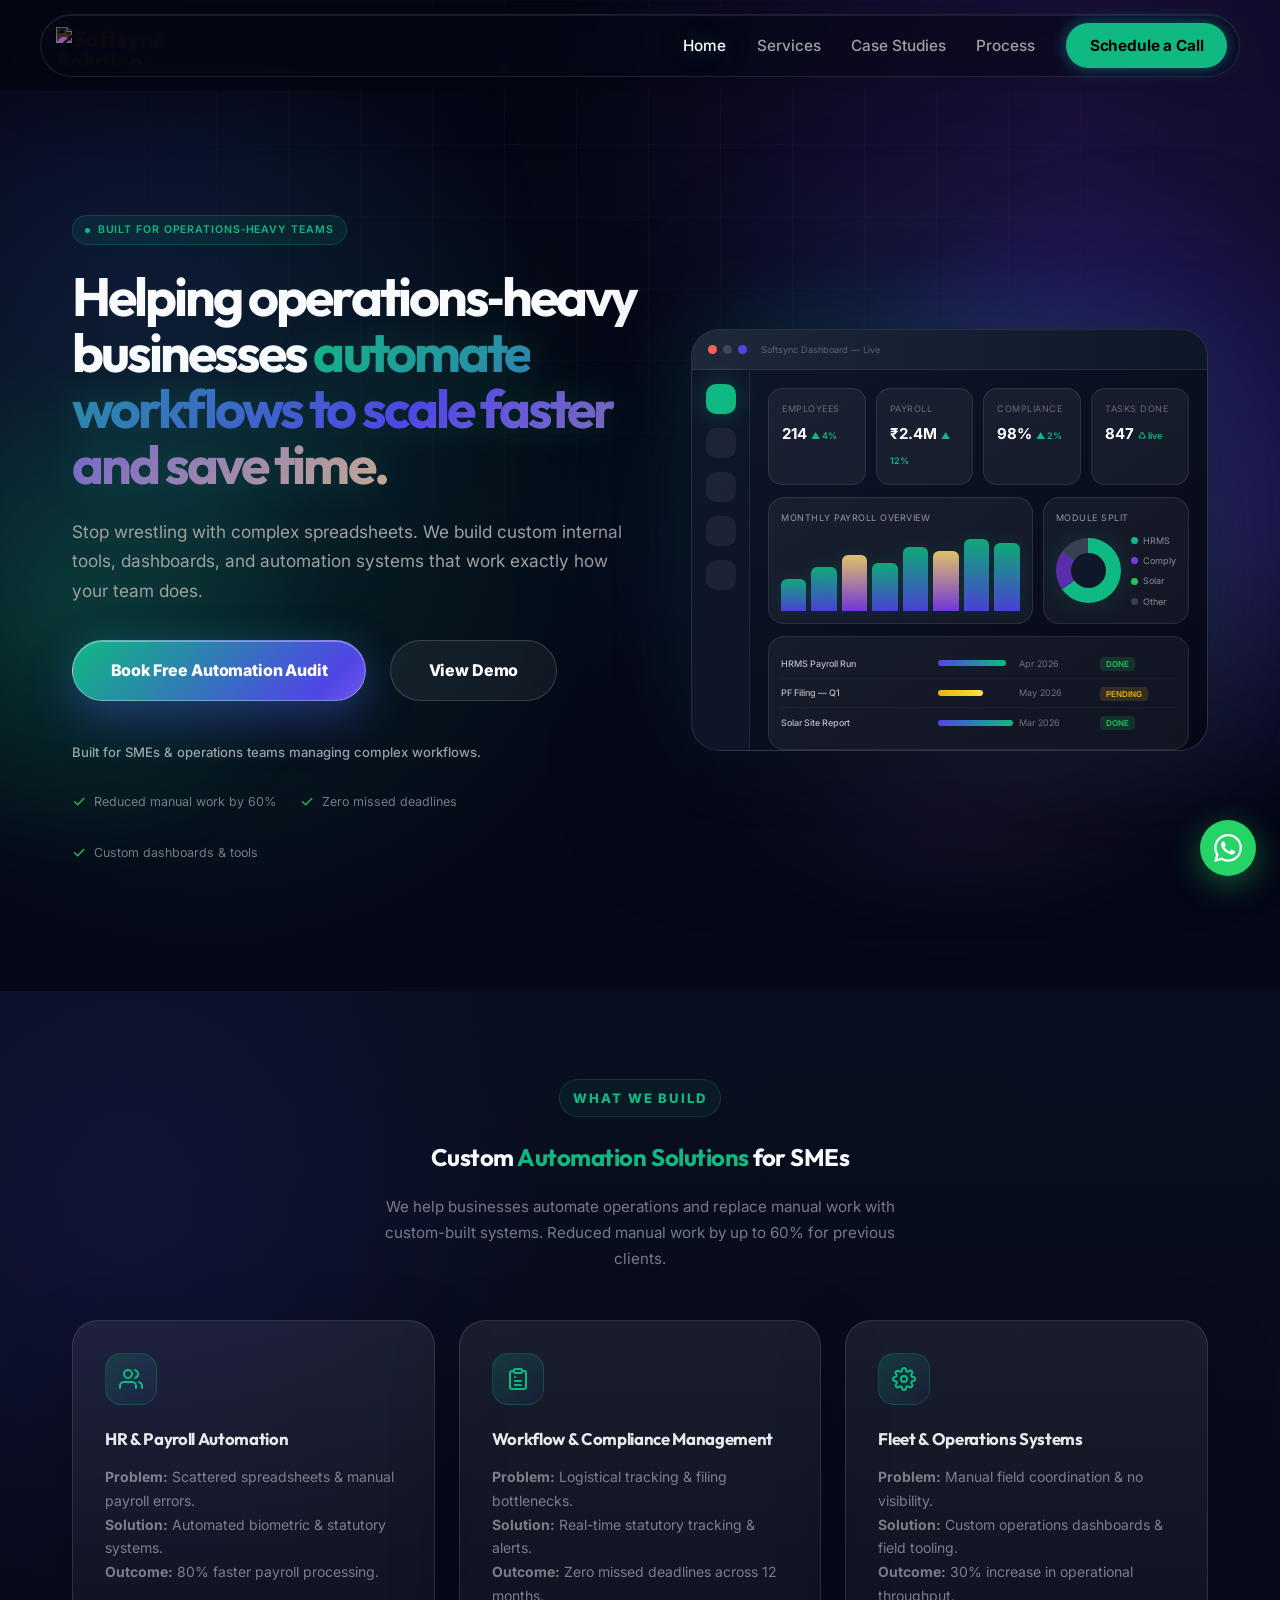
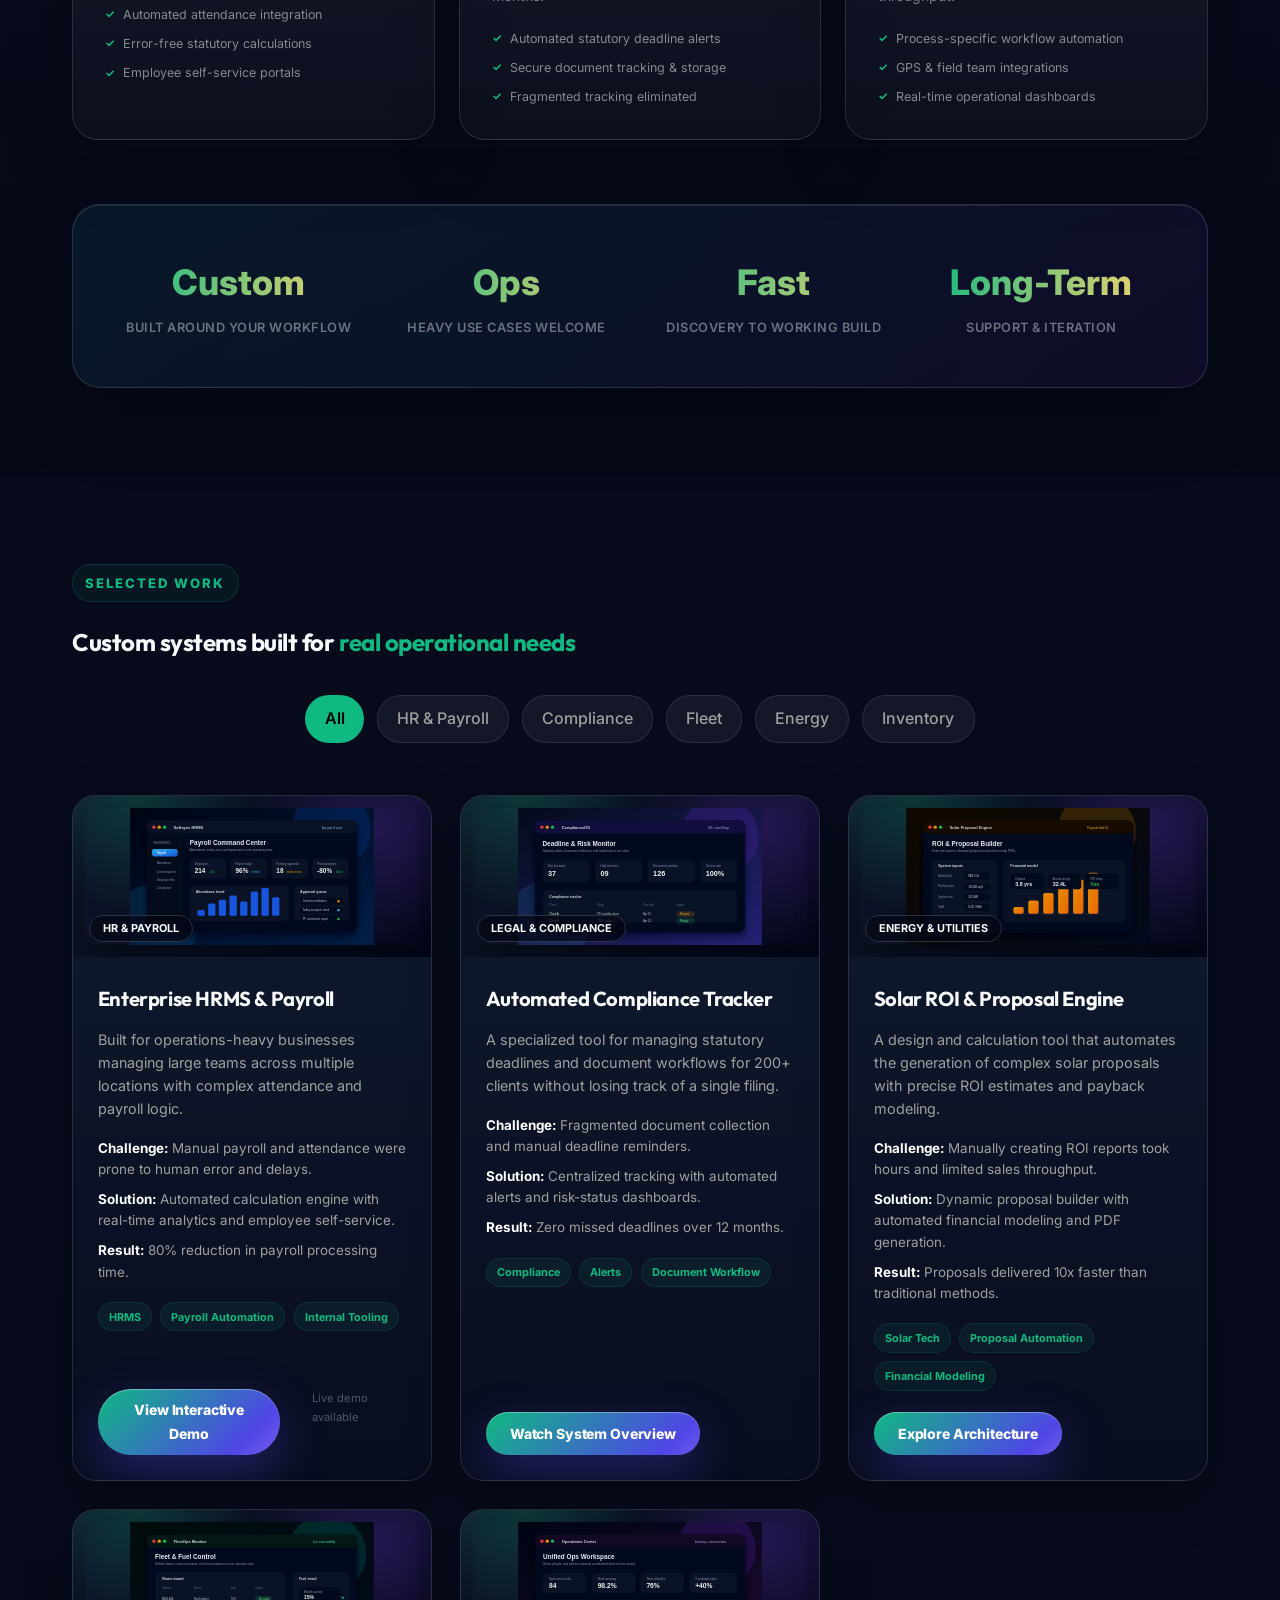
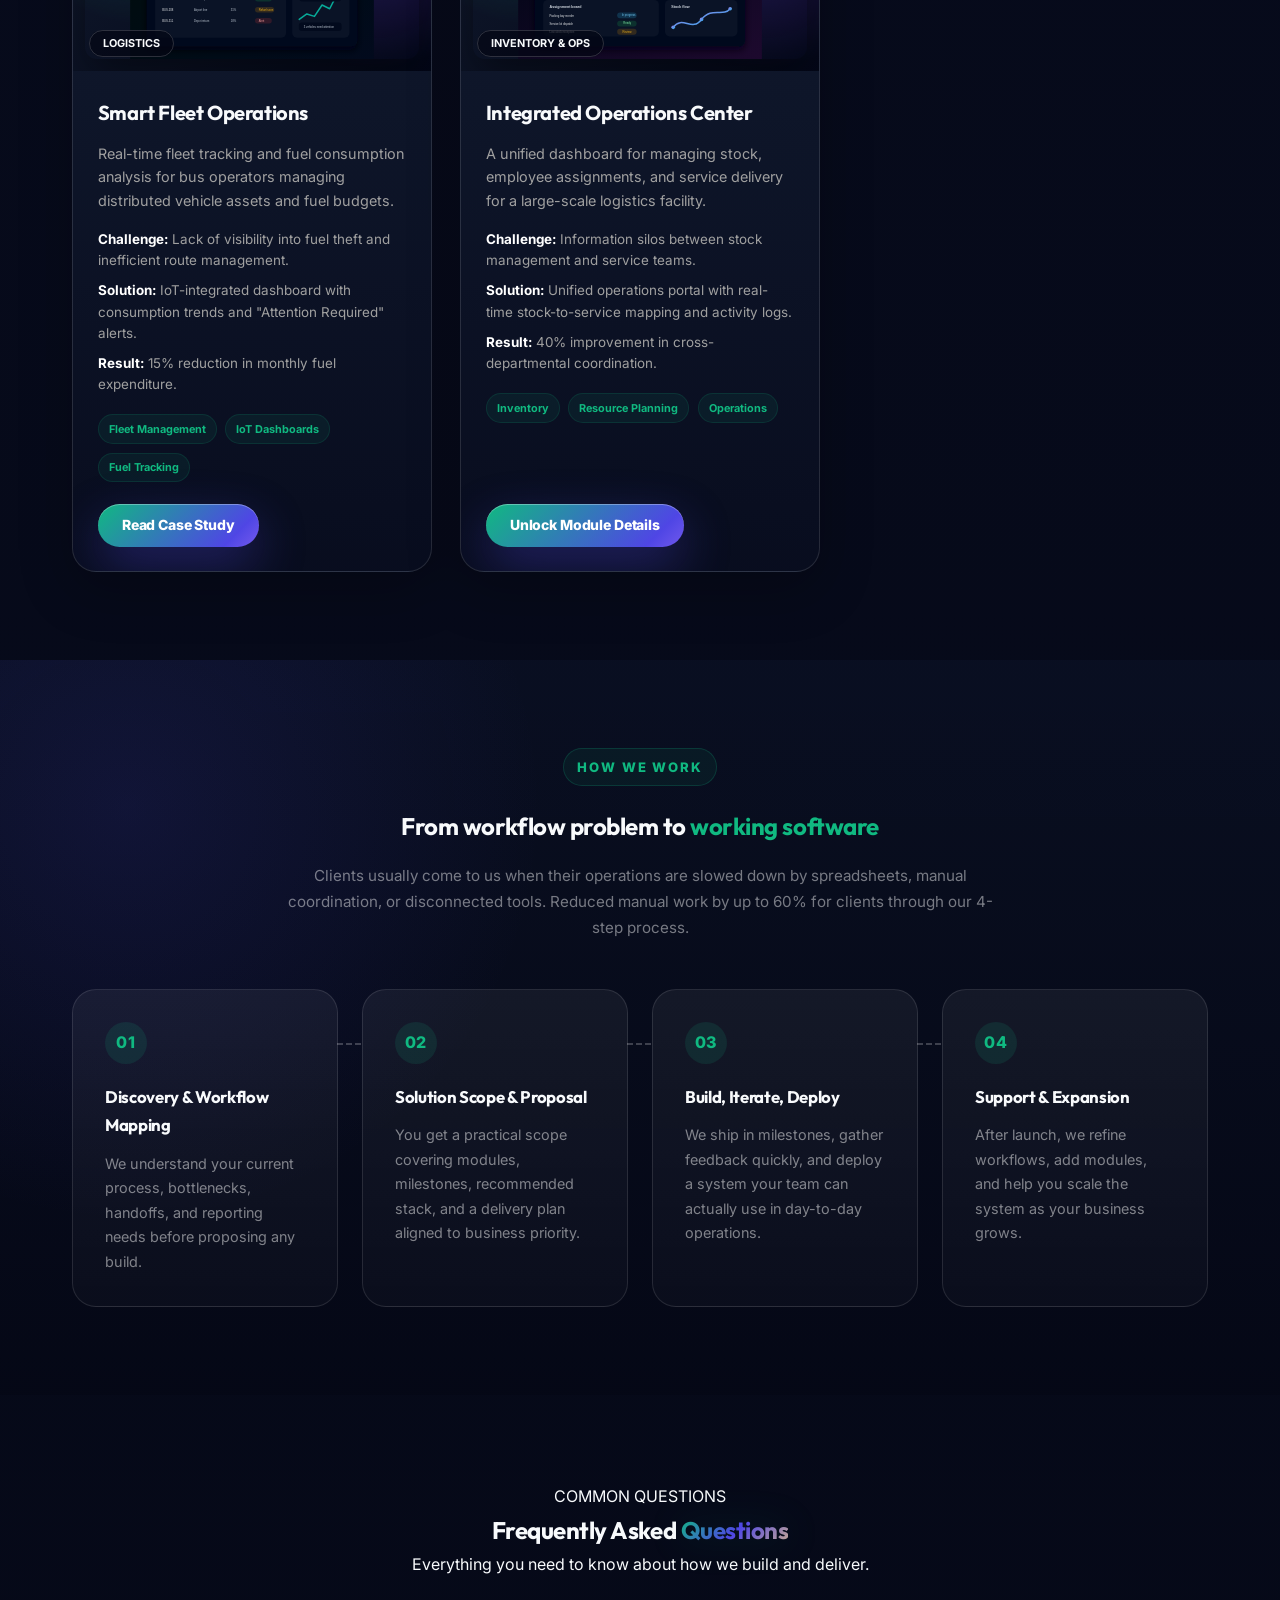
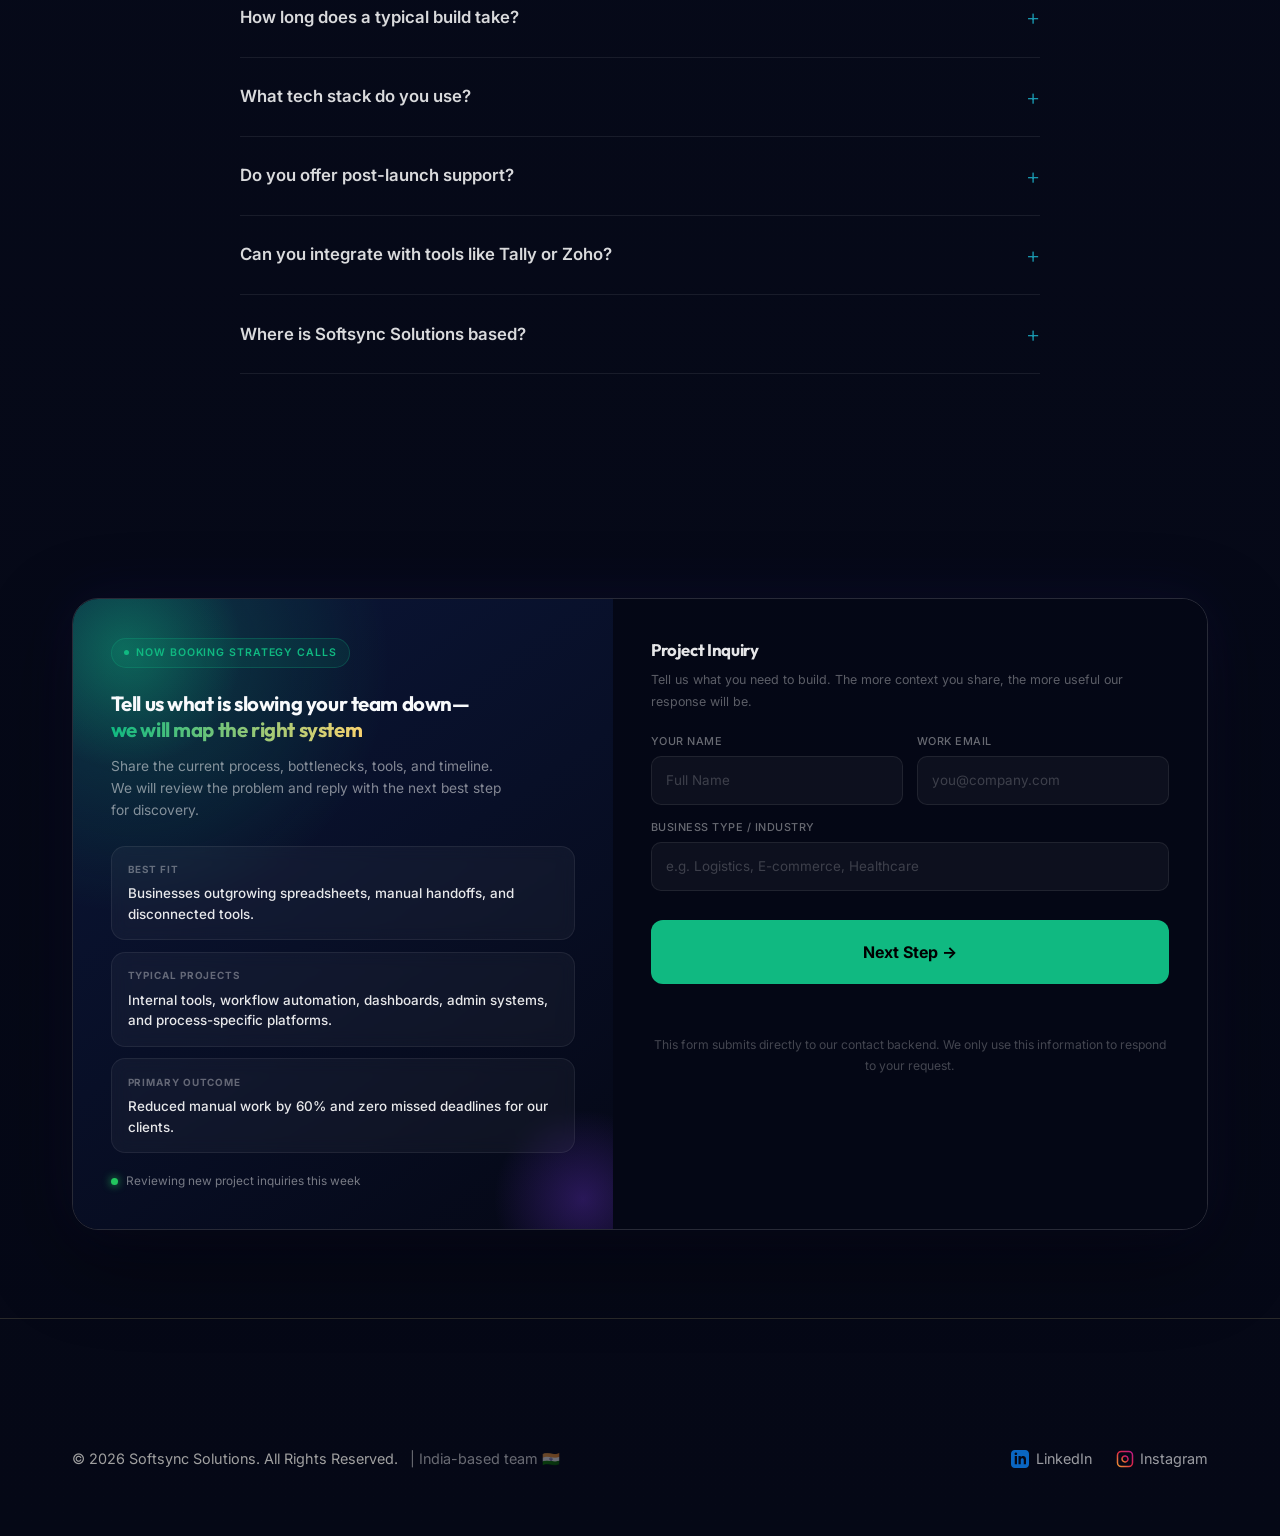
==== commit 27d2ca32: "fix: navbar logo visibility on dark background" ====
--- a/index.html
+++ b/index.html
@@ -178,7 +178,7 @@
     <nav class="navbar" id="navbar">
         <div class="container navbar-container">
             <a href="#hero" class="logo">
-                <img src="assets/images/company-logo-full.svg" alt="Softsync Solutions" width="160" height="38" style="height:38px; width:auto; filter: brightness(0) invert(1); opacity: 0.9;">
+                <img src="assets/images/company-logo-full.svg" alt="Softsync Solutions" width="160" height="38" style="height:38px; width:auto; filter: invert(1); mix-blend-mode: screen; opacity: 0.95;">
             </a>
             <ul class="nav-links">
                 <li><a href="#hero" class="active">Home</a></li>
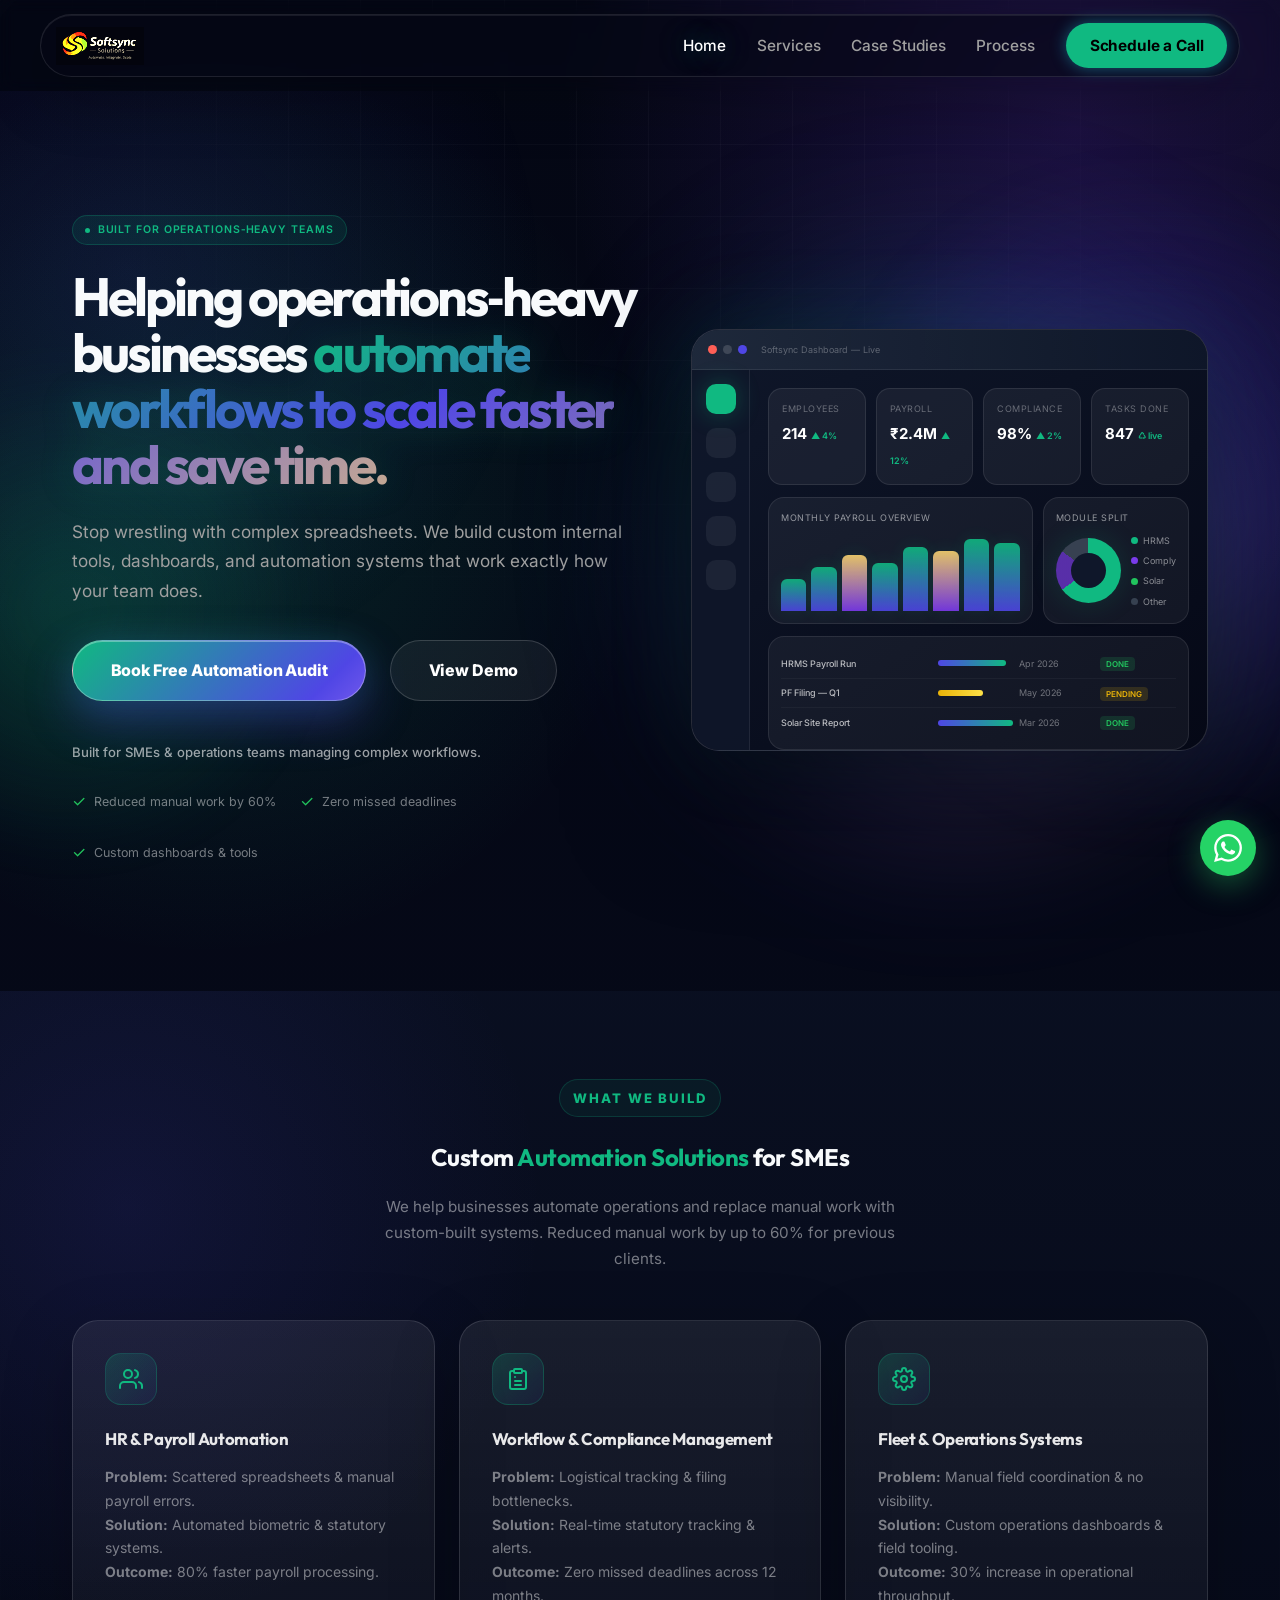
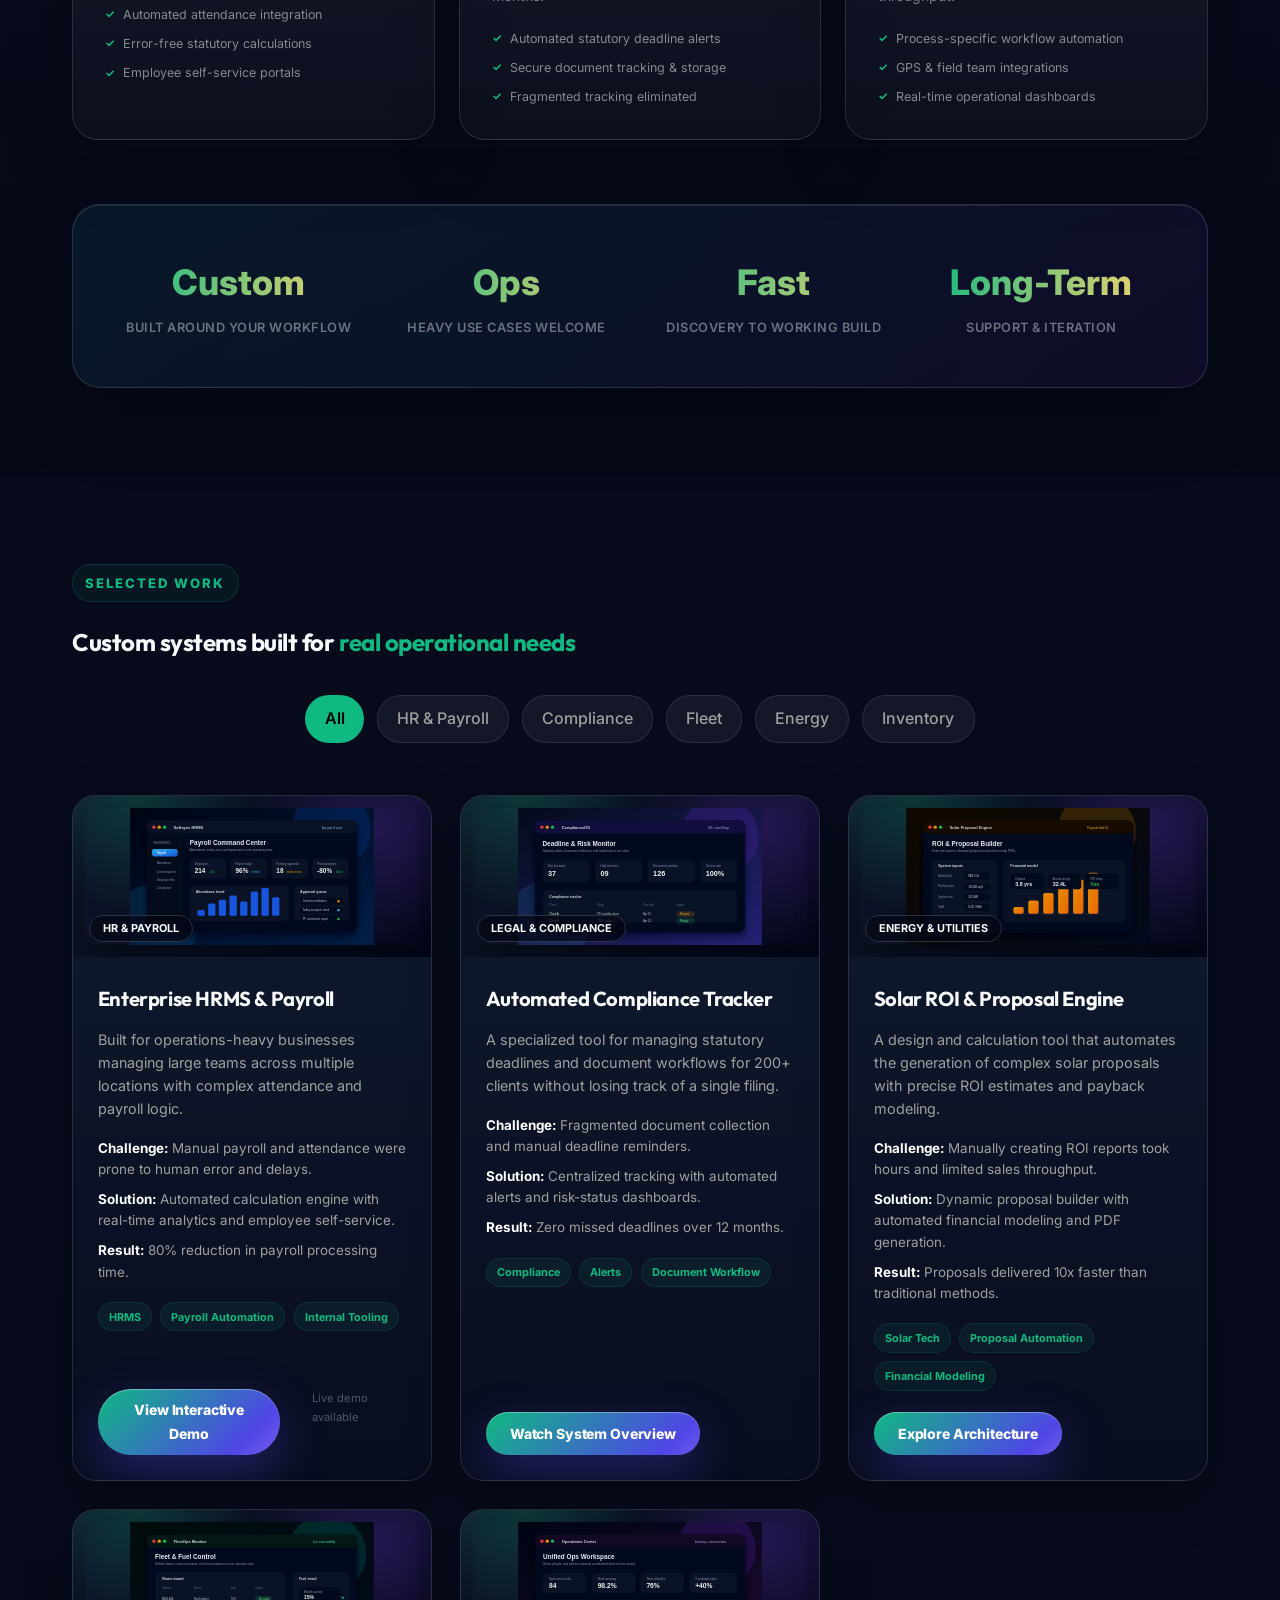
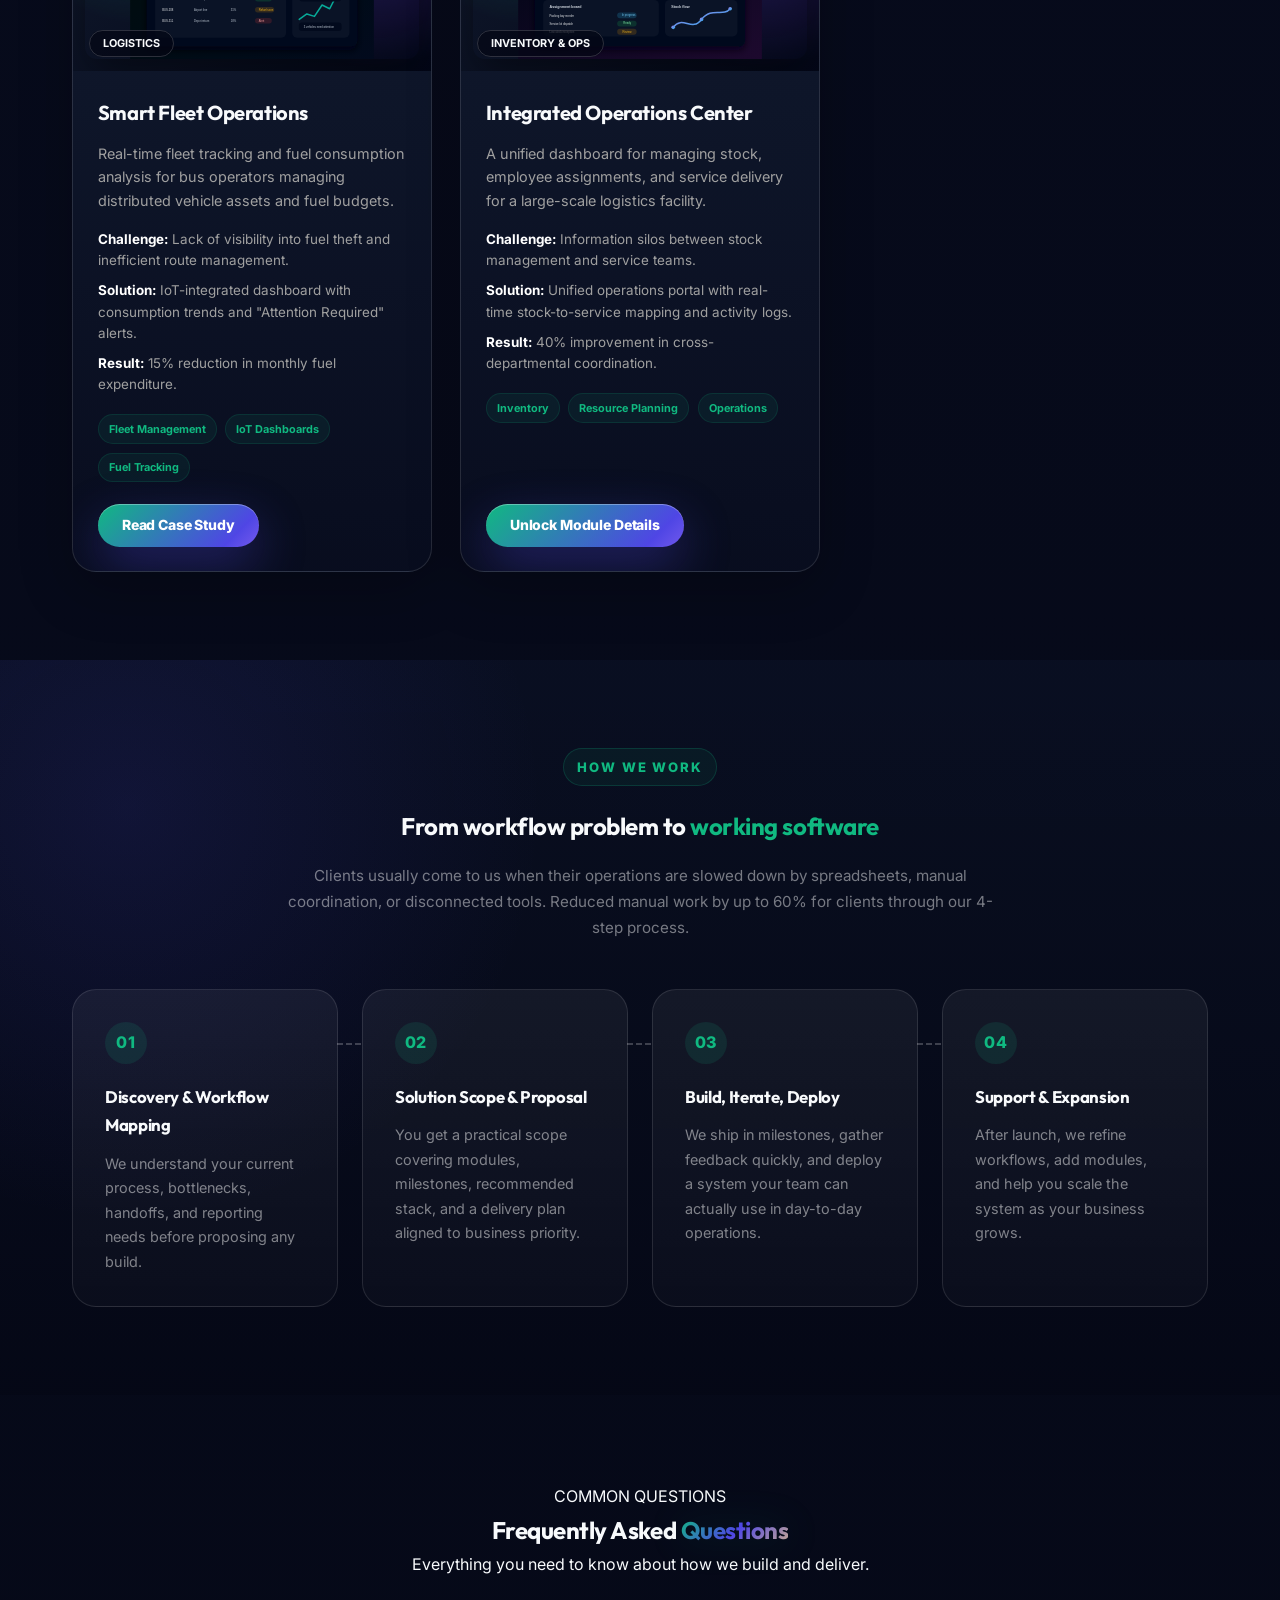
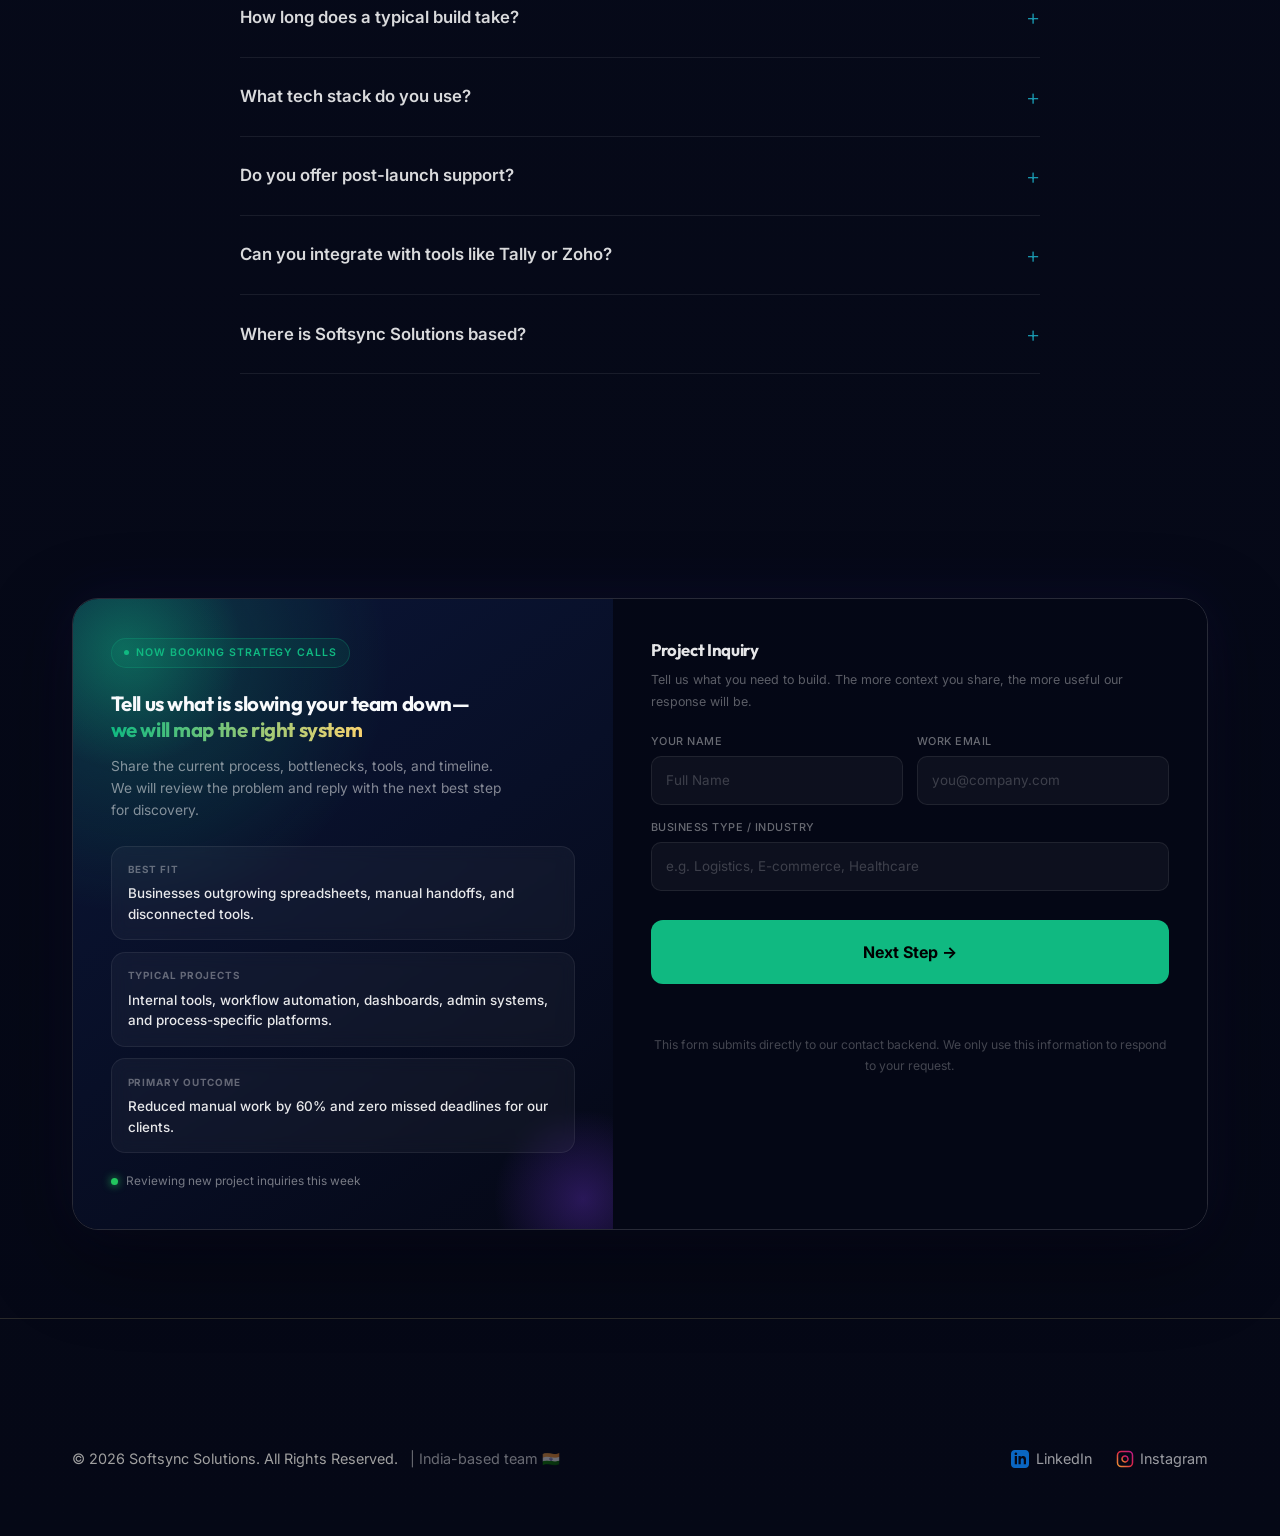
==== commit 8cb68b31: "fix: refine navbar logo visibility and blending" ====
--- a/index.html
+++ b/index.html
@@ -178,7 +178,7 @@
     <nav class="navbar" id="navbar">
         <div class="container navbar-container">
             <a href="#hero" class="logo">
-                <img src="assets/images/company-logo-full.svg" alt="Softsync Solutions" width="160" height="38" style="height:38px; width:auto; filter: invert(1); mix-blend-mode: screen; opacity: 0.95;">
+                <img src="assets/images/company-logo-full.svg" alt="Softsync Solutions" width="160" height="38" style="height:38px; width:auto; filter: invert(1) brightness(1.5) contrast(1.2); mix-blend-mode: screen; opacity: 1;">
             </a>
             <ul class="nav-links">
                 <li><a href="#hero" class="active">Home</a></li>
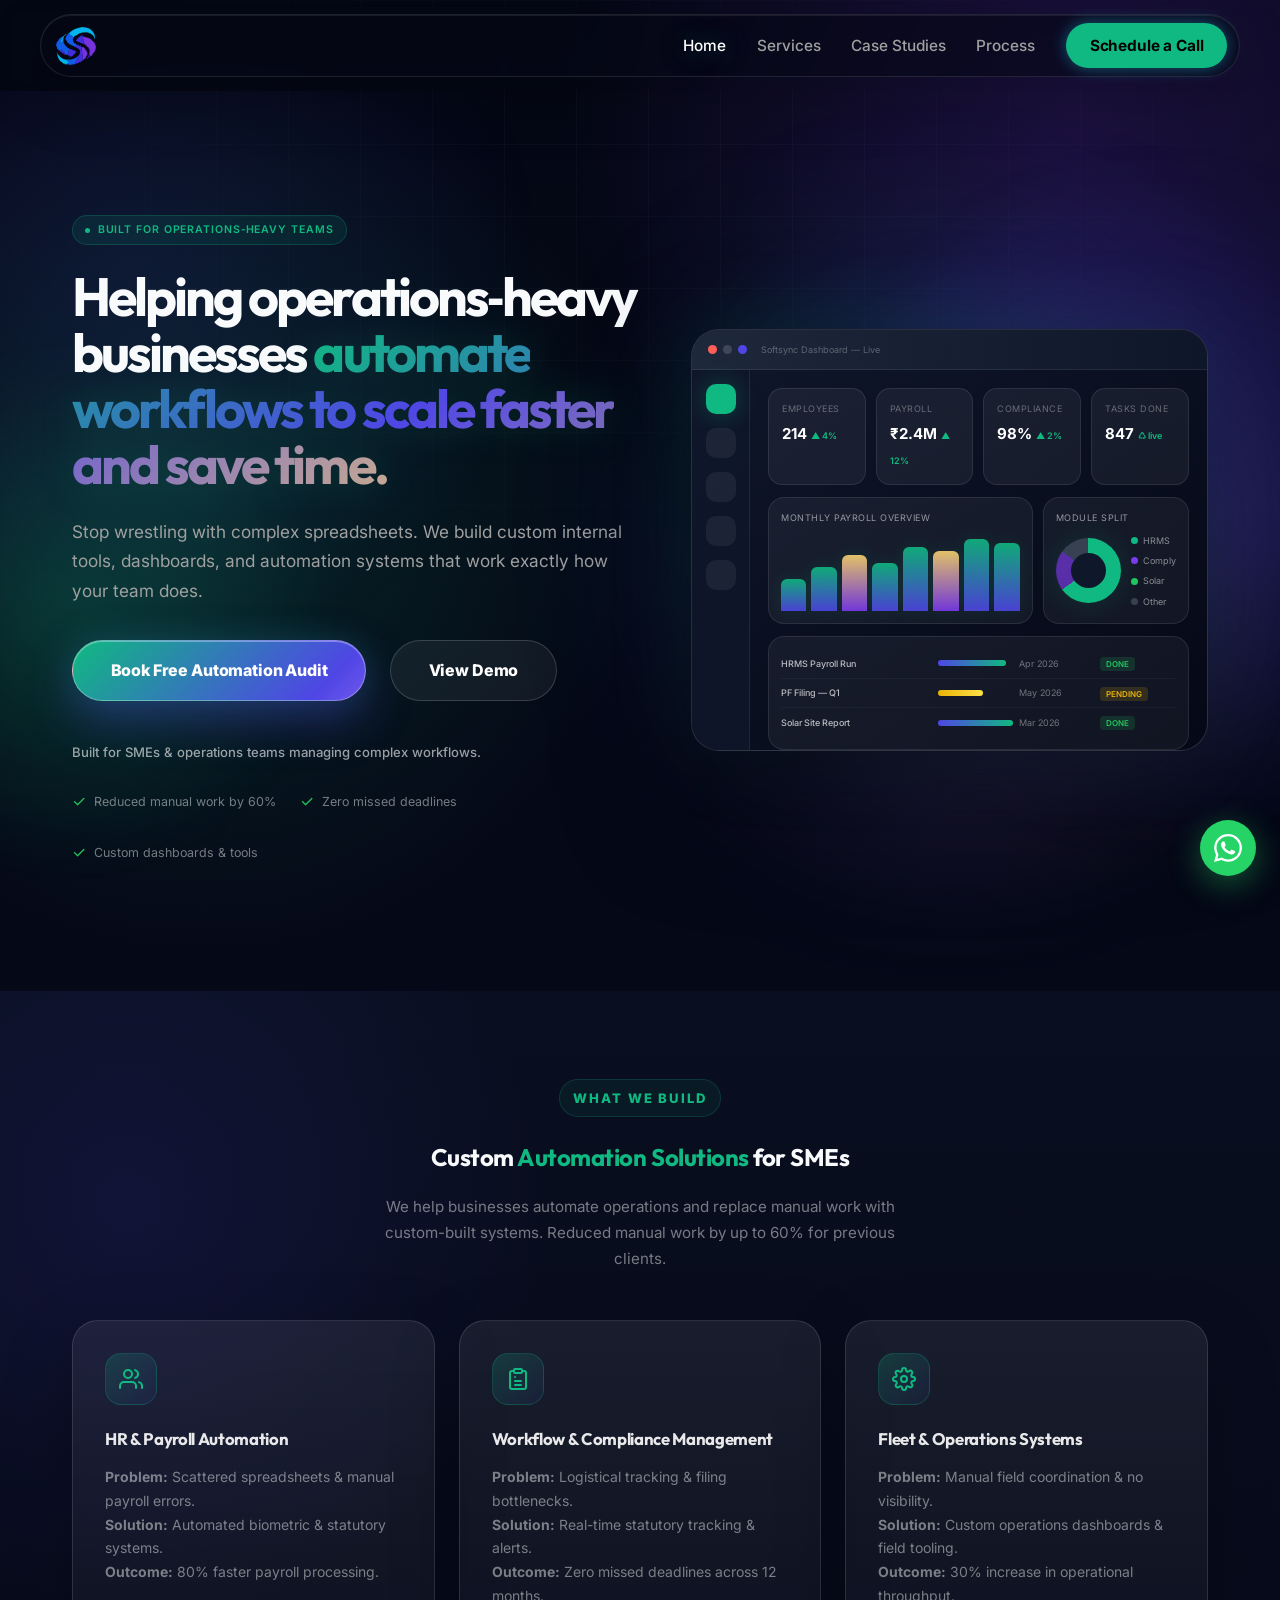
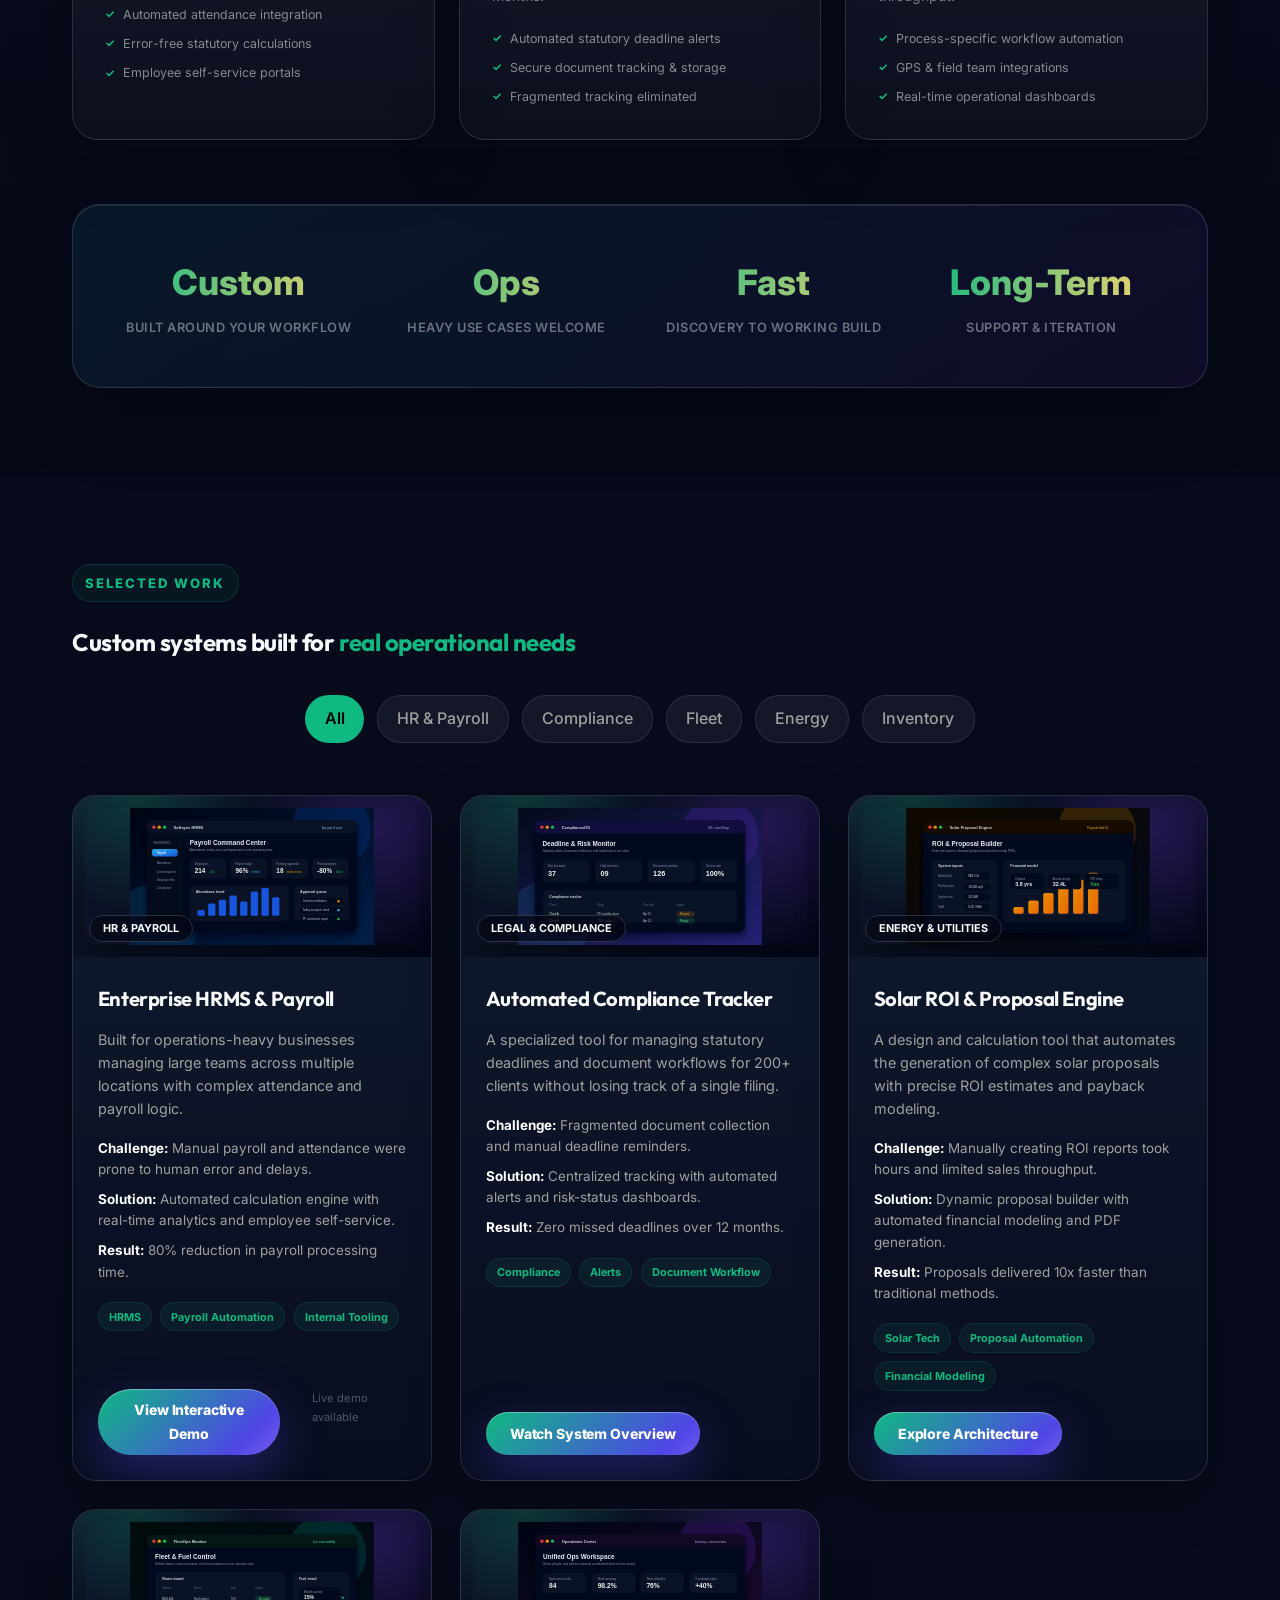
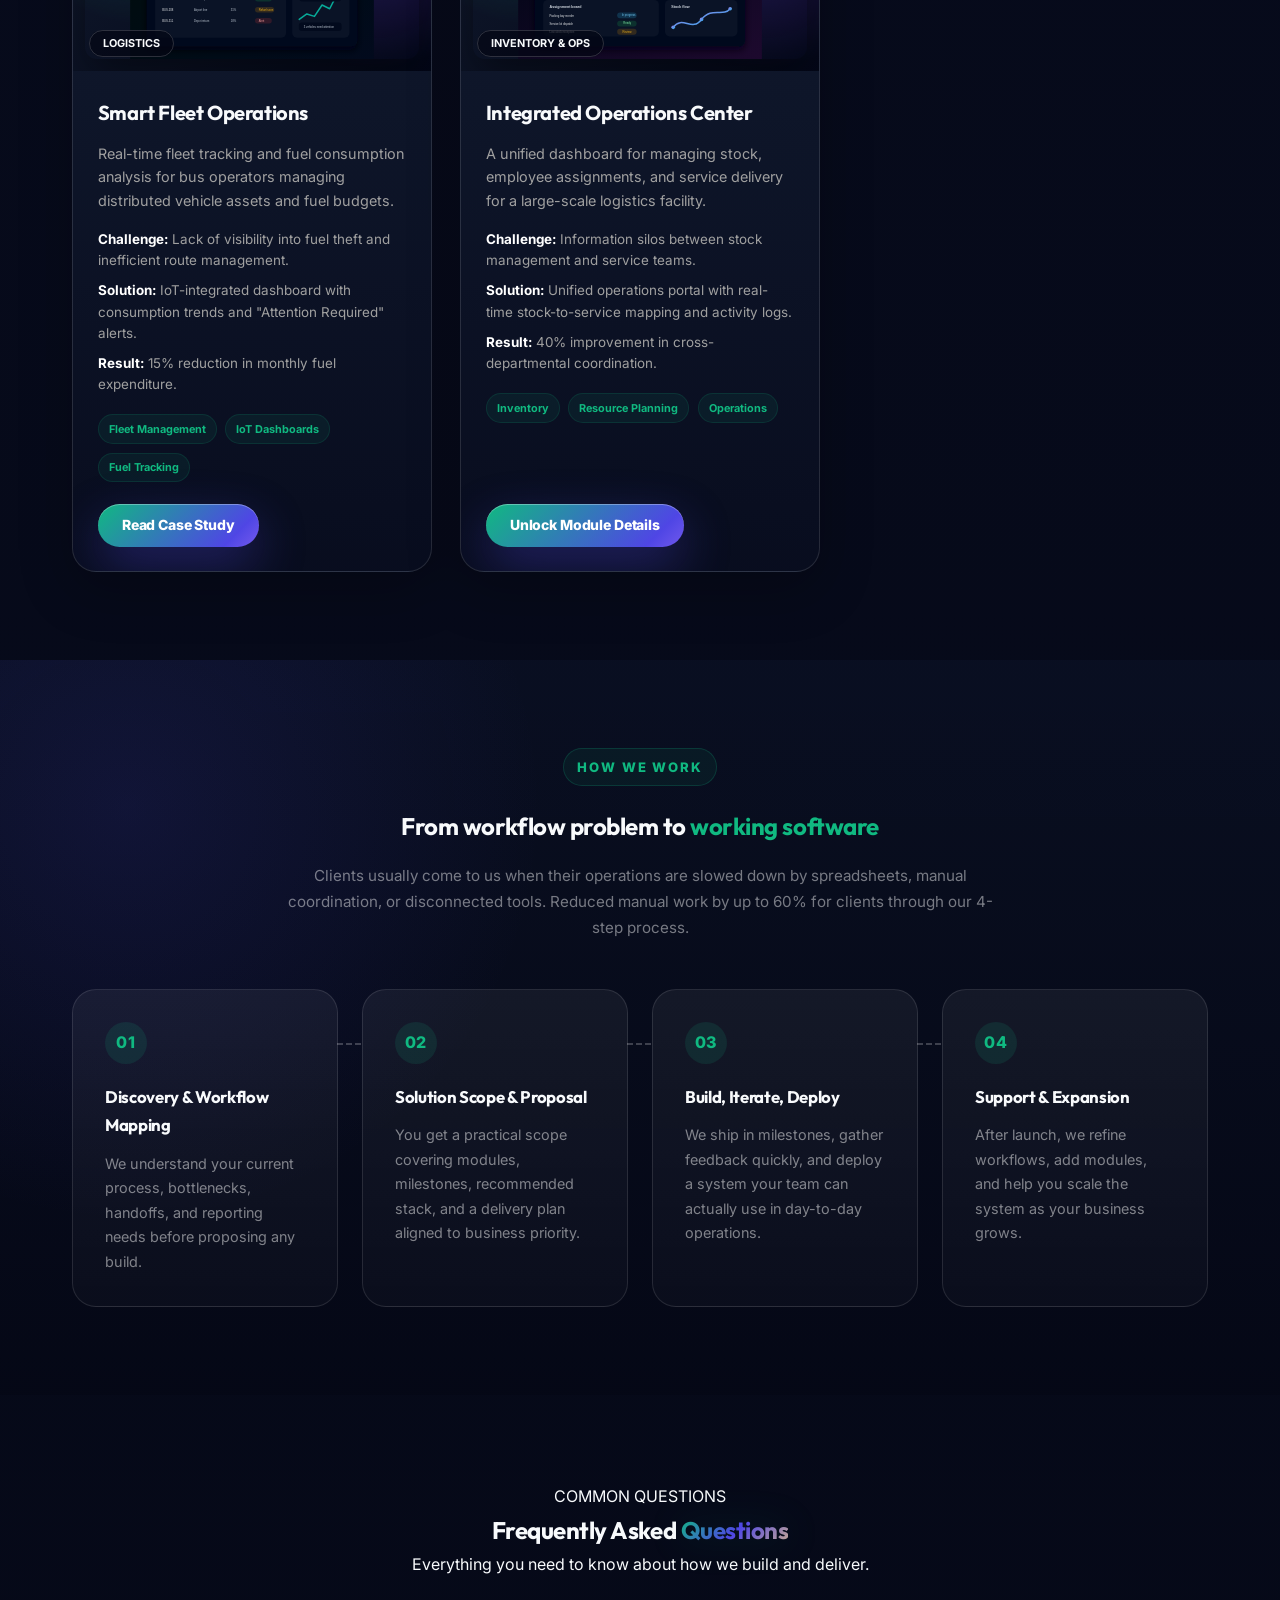
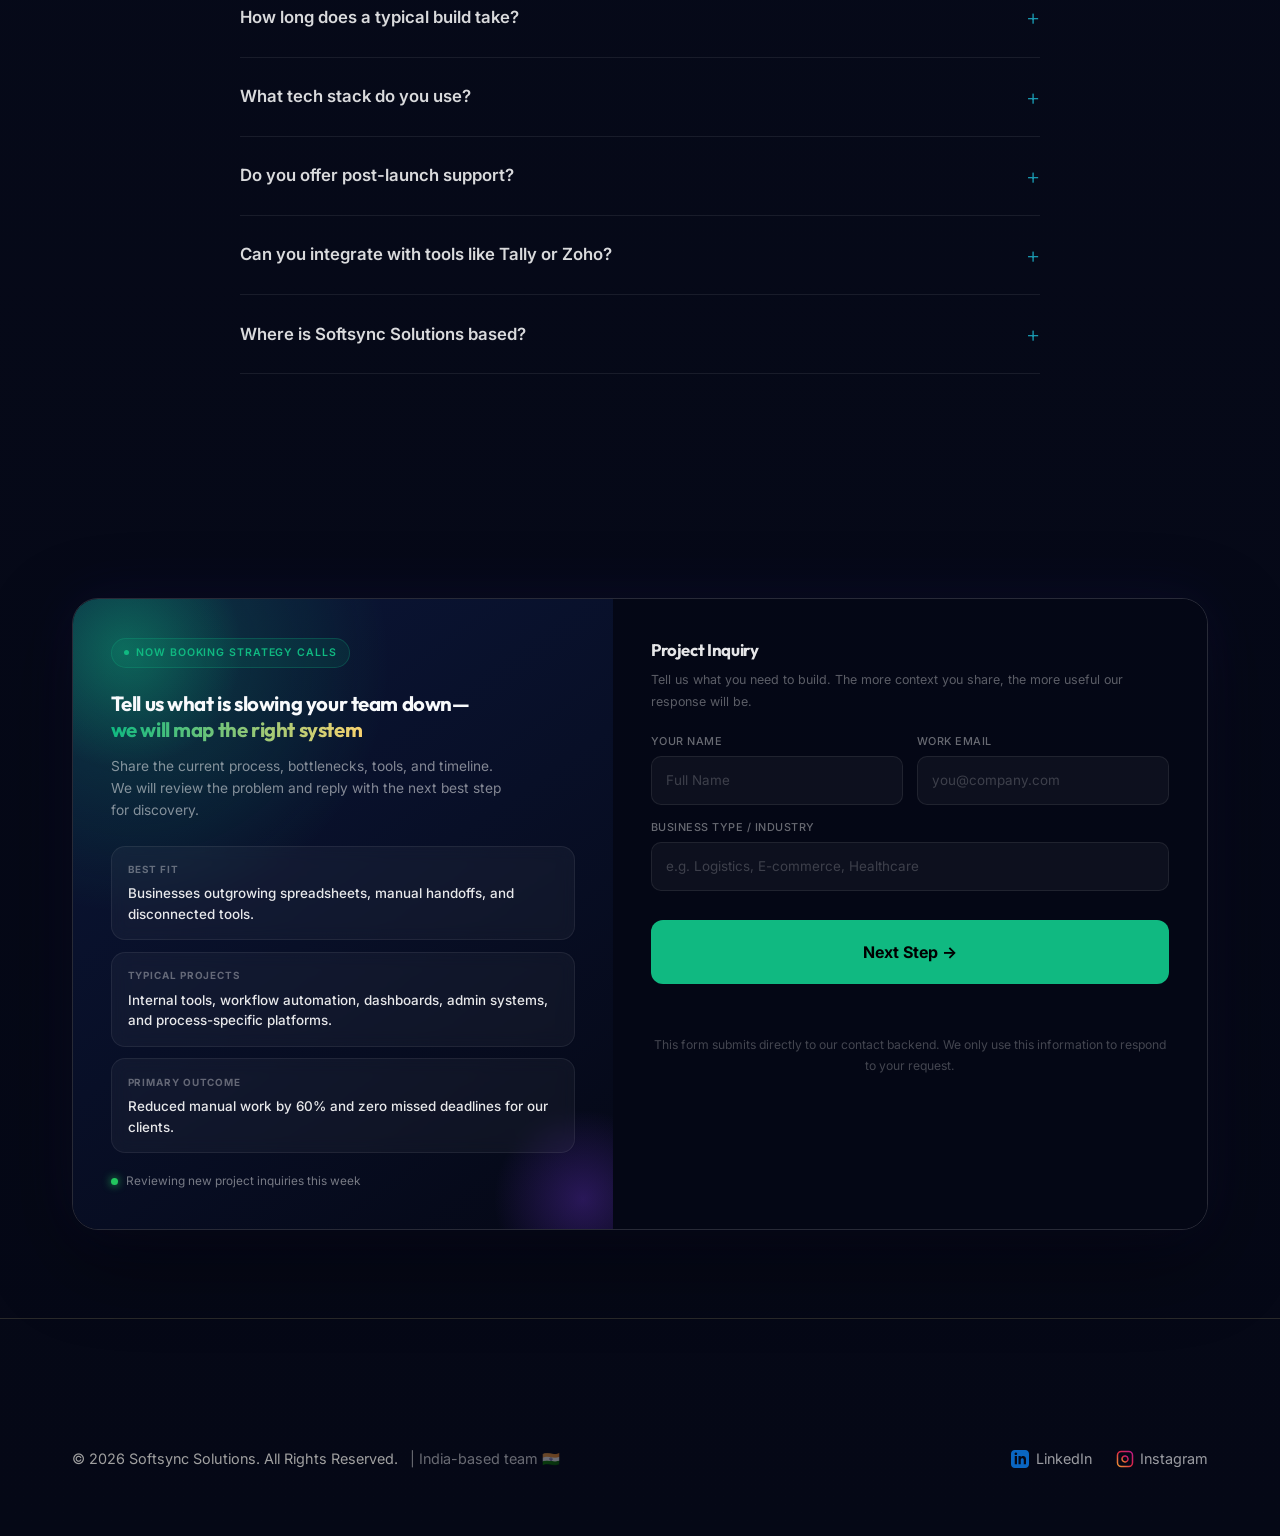
==== commit bd935d28: "style: update logo with corrected SVG" ====
--- a/index.html
+++ b/index.html
@@ -178,7 +178,7 @@
     <nav class="navbar" id="navbar">
         <div class="container navbar-container">
             <a href="#hero" class="logo">
-                <img src="assets/images/company-logo-full.svg" alt="Softsync Solutions" width="160" height="38" style="height:38px; width:auto; filter: invert(1) brightness(1.5) contrast(1.2); mix-blend-mode: screen; opacity: 1;">
+                <img src="assets/images/company-logo-full.svg" alt="Softsync Solutions" width="160" height="38" style="height:38px; width:auto; opacity: 1;">
             </a>
             <ul class="nav-links">
                 <li><a href="#hero" class="active">Home</a></li>
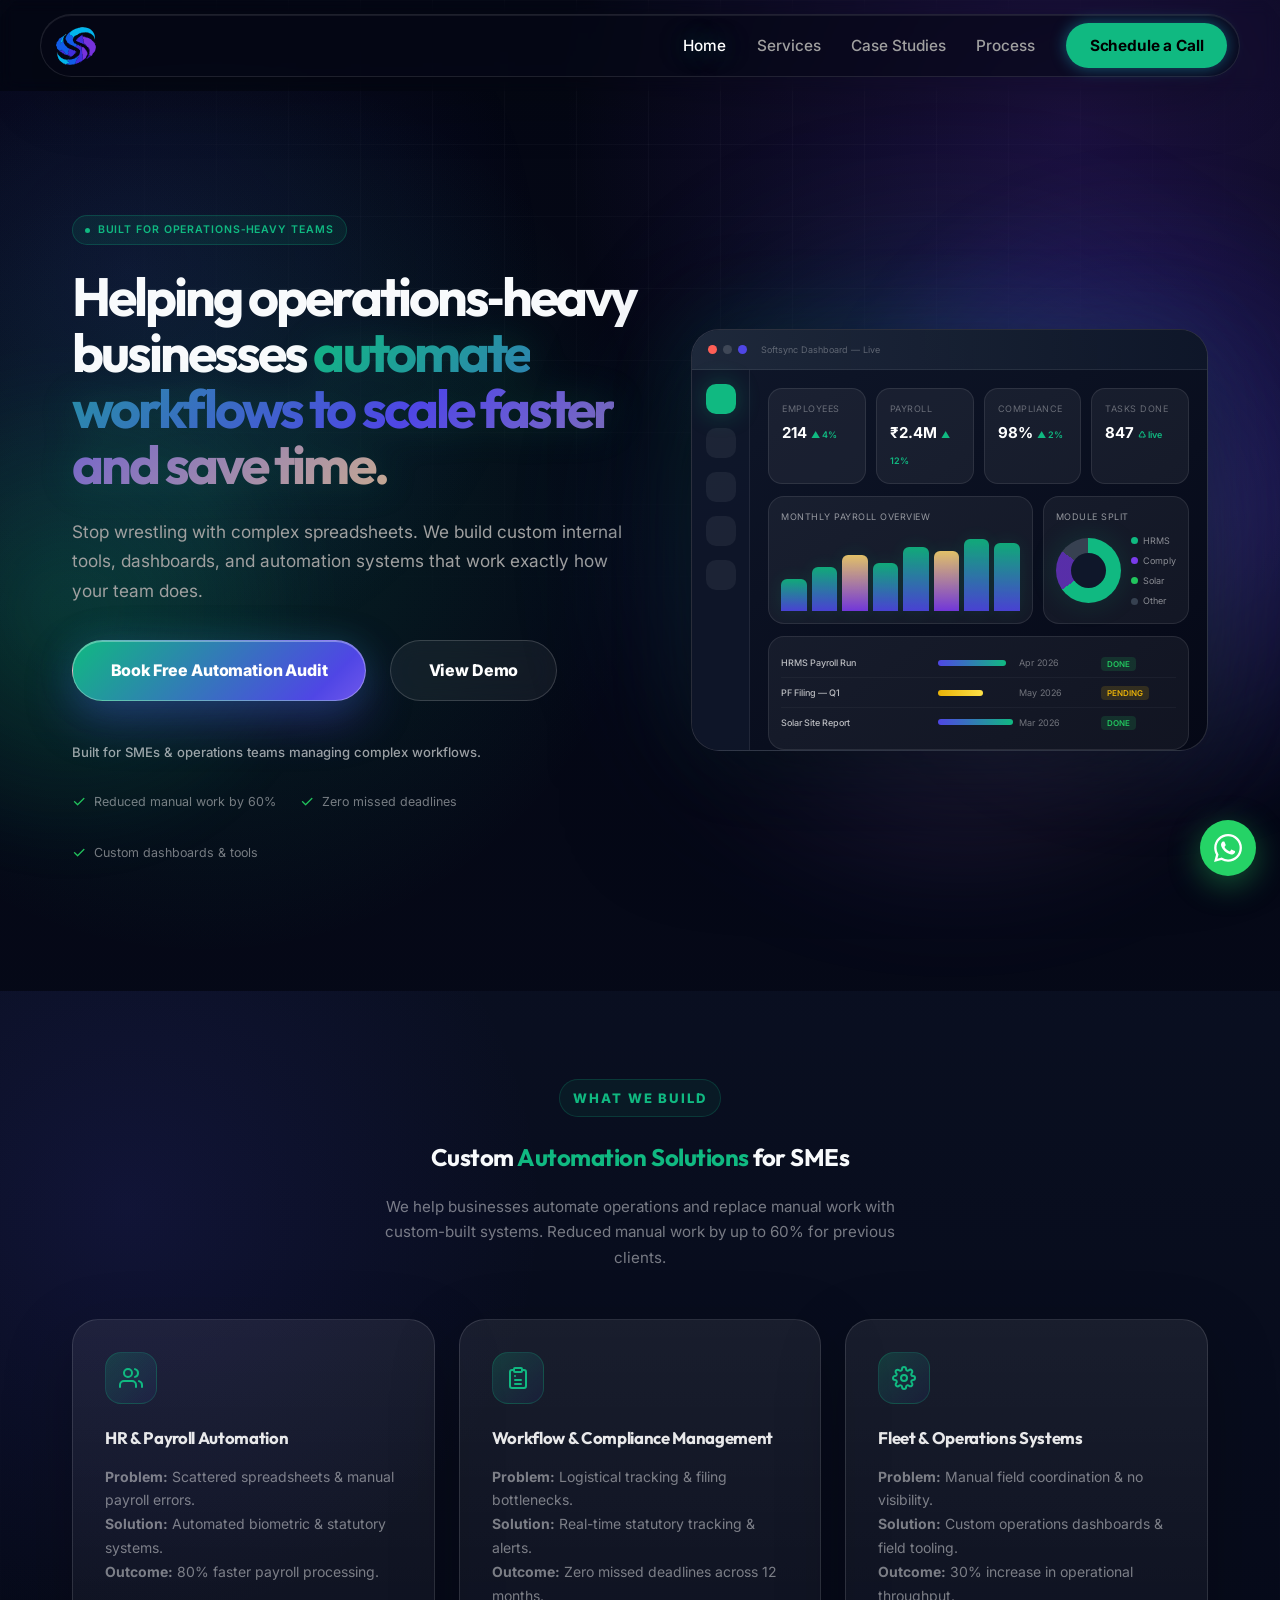
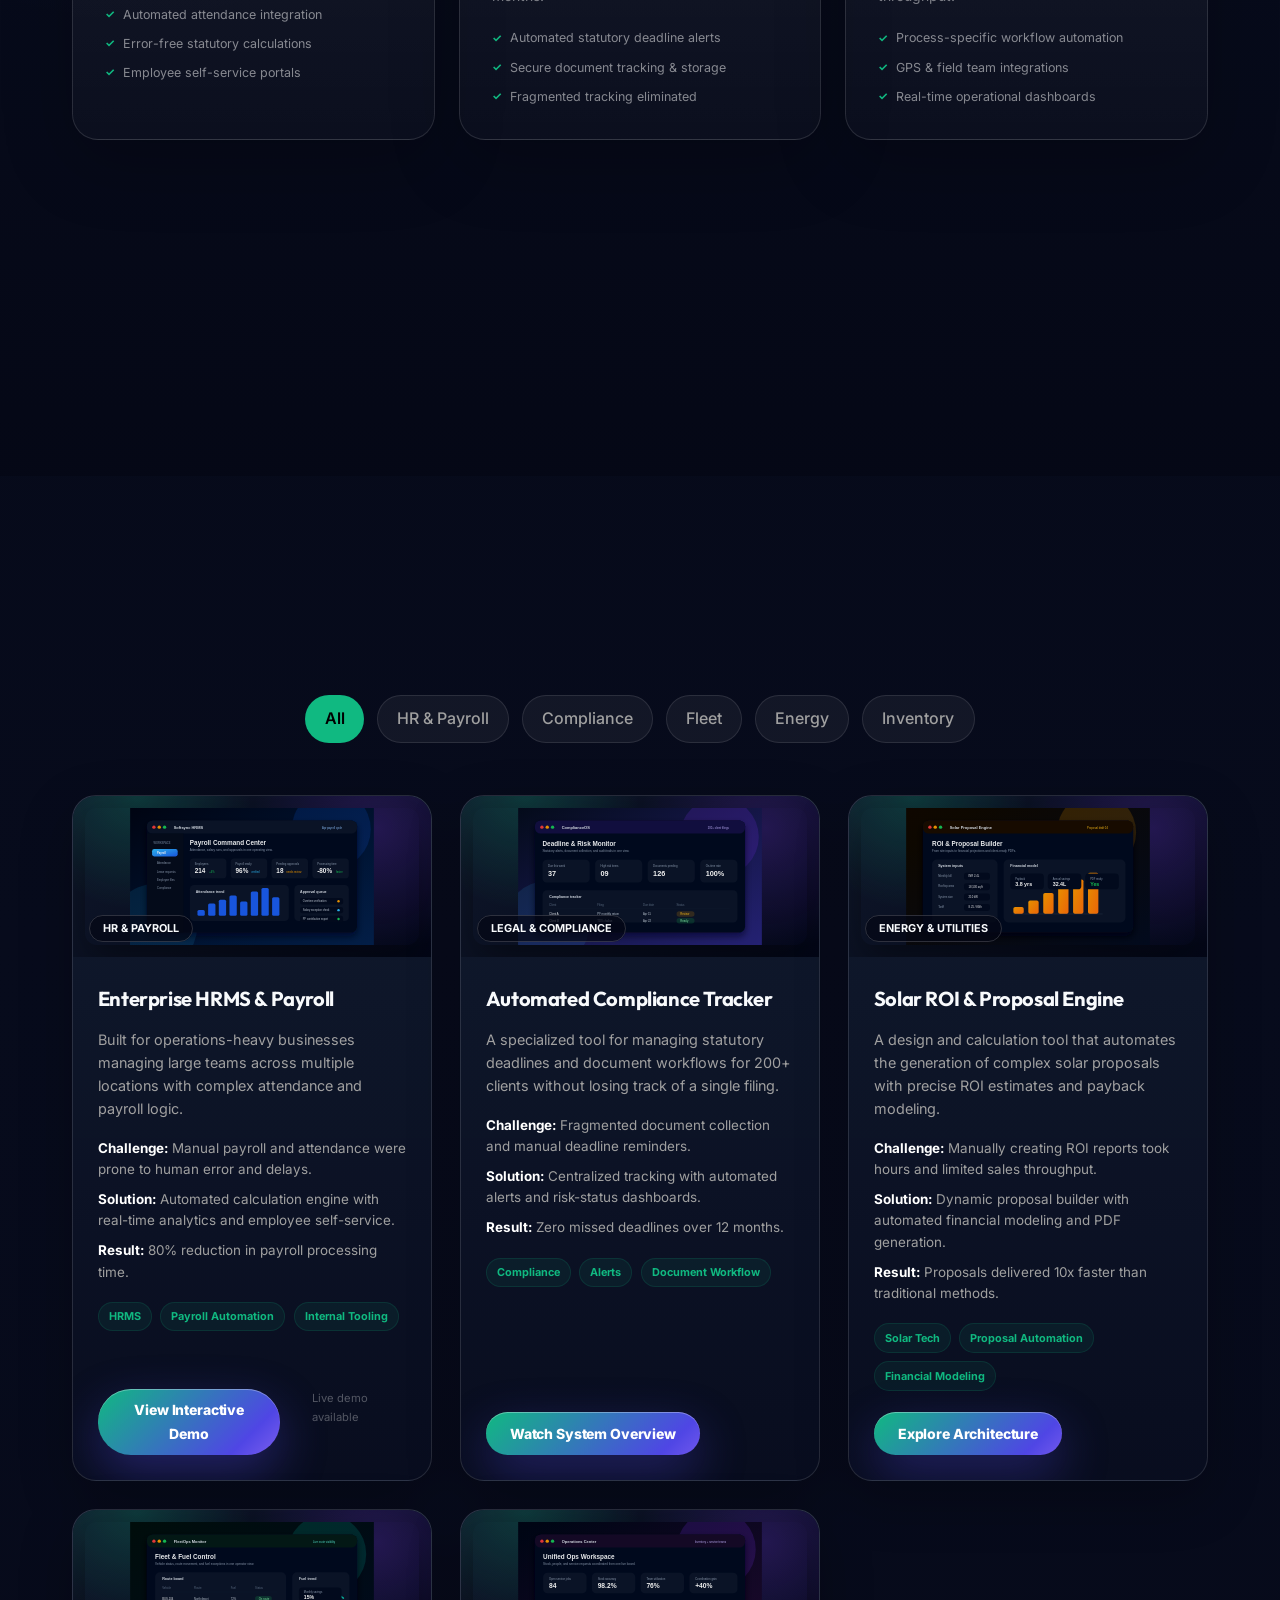
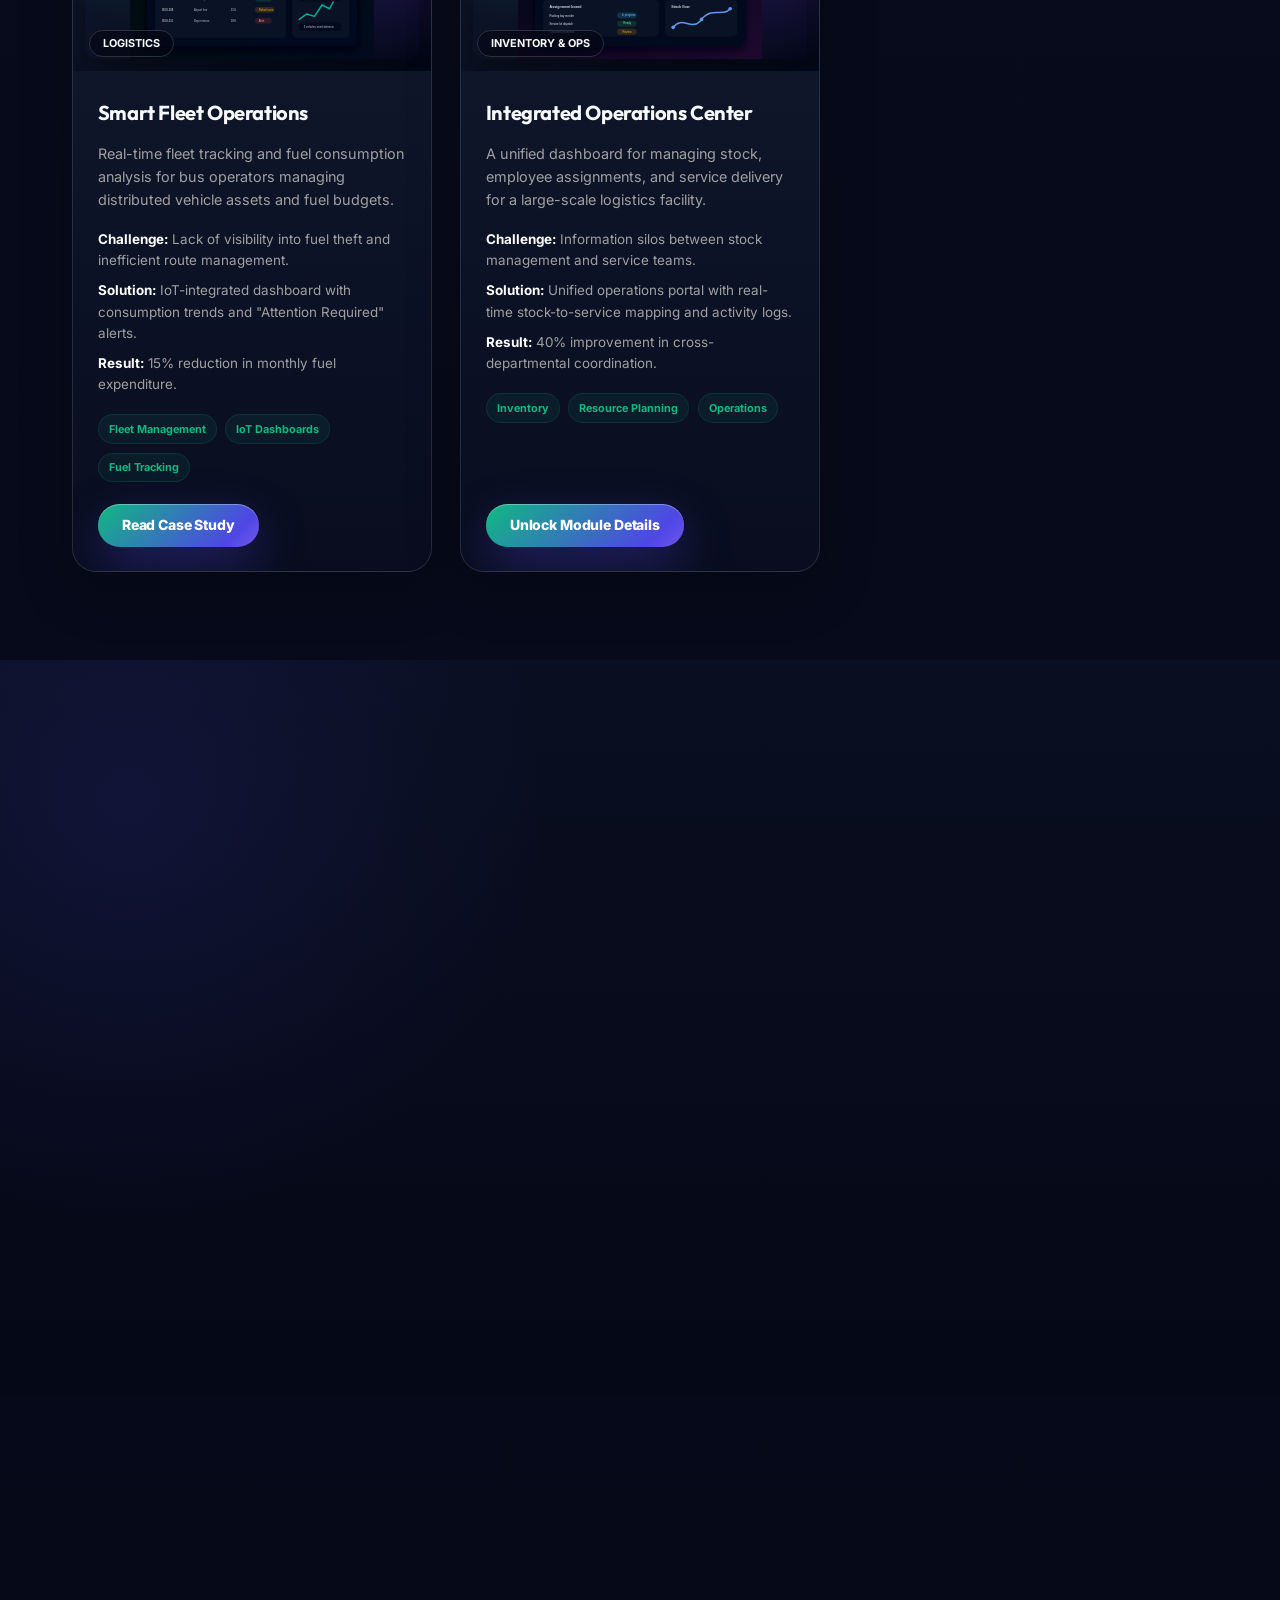
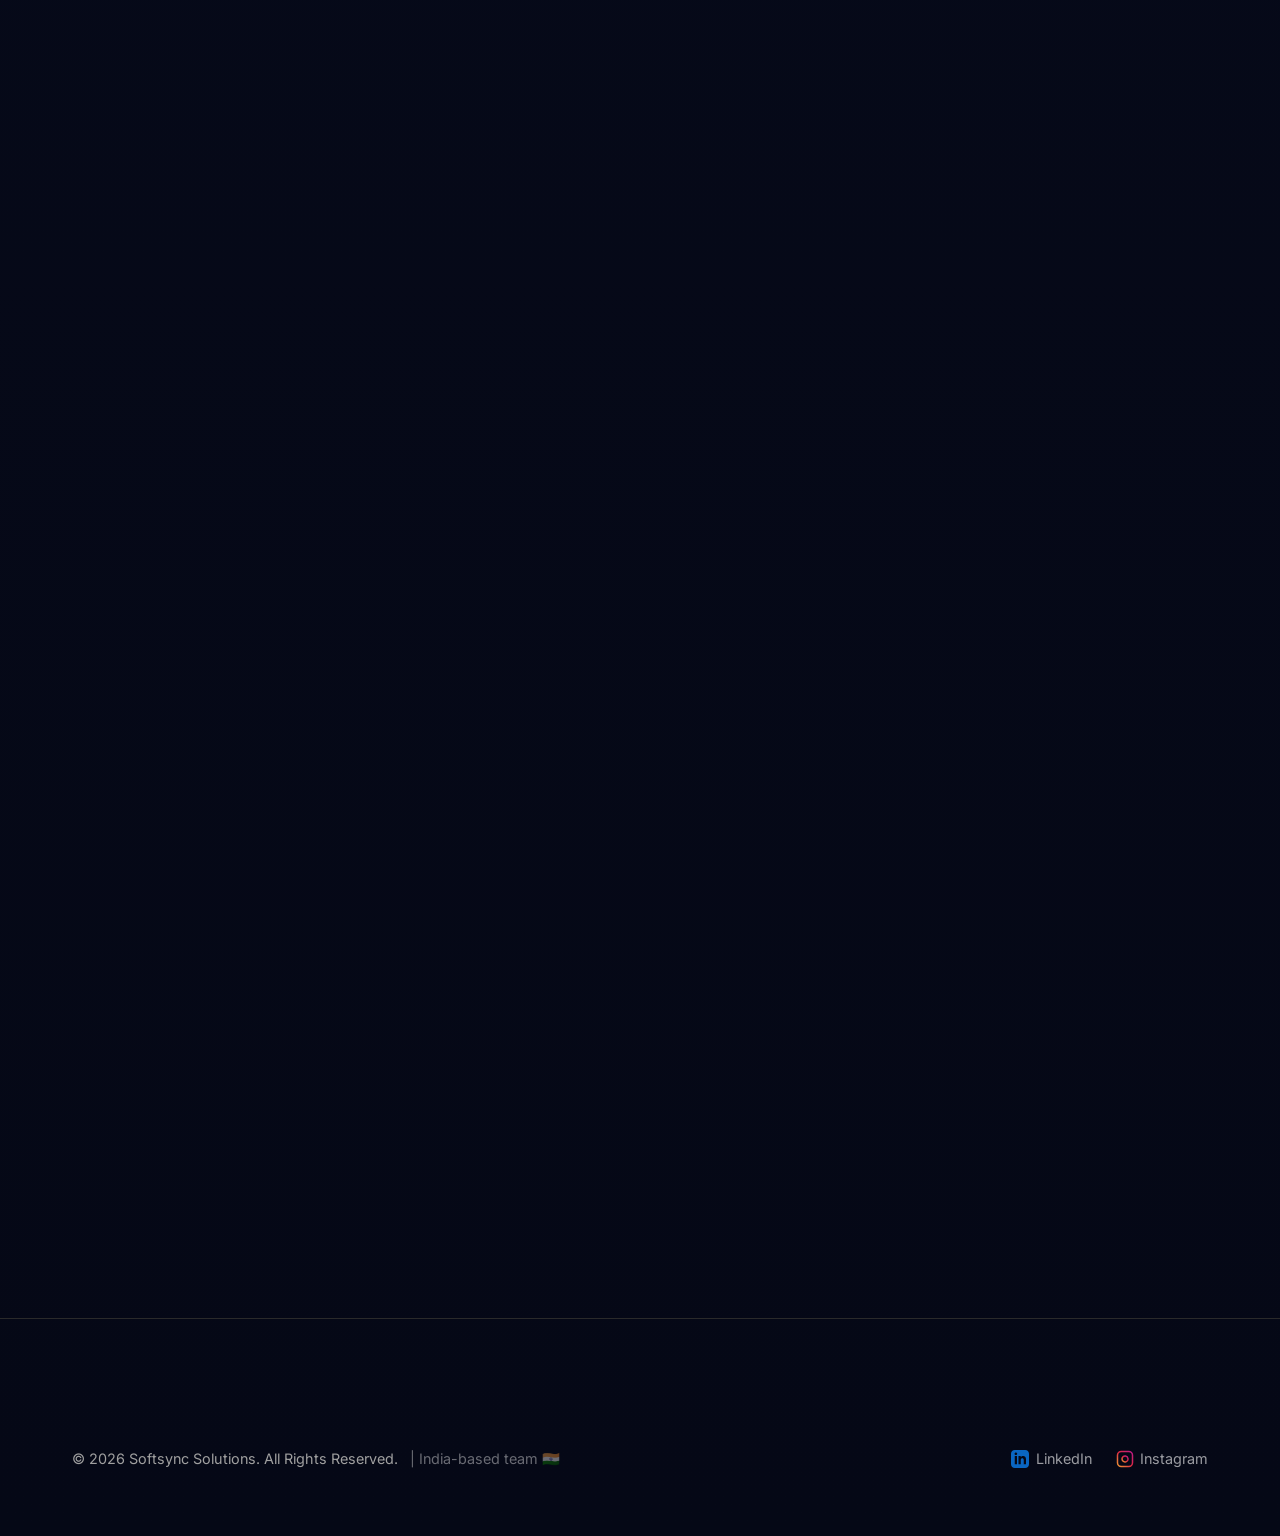
==== commit a47c0dd0: "fix: improve homepage delivery performance" ====
--- a/index.html
+++ b/index.html
@@ -1,13 +1,6 @@
 <!DOCTYPE html>
 <html lang="en">
 <head>
-    <!-- Google Tag Manager -->
-    <script>(function(w,d,s,l,i){w[l]=w[l]||[];w[l].push({'gtm.start':
-    new Date().getTime(),event:'gtm.js'});var f=d.getElementsByTagName(s)[0],
-    j=d.createElement(s),dl=l!='dataLayer'?'&l='+l:'';j.async=true;j.src=
-    'https://www.googletagmanager.com/gtm.js?id='+i+dl;f.parentNode.insertBefore(j,f);
-    })(window,document,'script','dataLayer','GTM-NCLNLNGN');</script>
-    <!-- End Google Tag Manager -->
     <meta charset="UTF-8">
     <meta name="viewport" content="width=device-width, initial-scale=1.0">
     <title>Softsync Solutions | Custom Business Automation for SMEs</title>
@@ -24,8 +17,8 @@
     <link rel="canonical" href="https://softsyncsolutions.in/">
     <link rel="preconnect" href="https://fonts.googleapis.com">
     <link rel="preconnect" href="https://fonts.gstatic.com" crossorigin>
-    <link rel="preload" href="https://fonts.googleapis.com/css2?family=Inter:wght@300;400;500;600;700&family=Outfit:wght@400;500;600;700;800&display=swap" as="style" onload="this.onload=null;this.rel='stylesheet'">
-    <noscript><link href="https://fonts.googleapis.com/css2?family=Inter:wght@300;400;500;600;700&family=Outfit:wght@400;500;600;700;800&display=swap" rel="stylesheet"></noscript>
+    <link rel="preload" href="https://fonts.googleapis.com/css2?family=Inter:wght@300;400;500;600;700&family=Outfit:wght@400;500;600;700;800&display=optional" as="style" onload="this.onload=null;this.rel='stylesheet'">
+    <noscript><link href="https://fonts.googleapis.com/css2?family=Inter:wght@300;400;500;600;700&family=Outfit:wght@400;500;600;700;800&display=optional" rel="stylesheet"></noscript>
     
     <!-- Critical CSS Inlined -->
     <style>
@@ -56,9 +49,7 @@
       }
     </style>
     
-    <!-- Deferred non-critical CSS -->
-    <link rel="preload" href="assets/css/styles.css" as="style" onload="this.onload=null;this.rel='stylesheet'">
-    <noscript><link rel="stylesheet" href="assets/css/styles.css"></noscript>
+    <link rel="stylesheet" href="assets/css/styles.css">
     <link rel="icon" type="image/svg+xml" href="assets/images/company-logo-icon.svg">
     <style>
       /* Dashboard Mockup */
@@ -166,6 +157,25 @@
       window.va = window.va || function () { (window.vaq = window.vaq || []).push(arguments); };
     </script>
     <script defer src="/_vercel/insights/script.js"></script>
+    <script>
+      window.dataLayer = window.dataLayer || [];
+      window.addEventListener('load', function () {
+        var loadGtm = function () {
+          window.dataLayer.push({ 'gtm.start': new Date().getTime(), event: 'gtm.js' });
+          var firstScript = document.getElementsByTagName('script')[0];
+          var gtmScript = document.createElement('script');
+          gtmScript.async = true;
+          gtmScript.src = 'https://www.googletagmanager.com/gtm.js?id=GTM-NCLNLNGN';
+          firstScript.parentNode.insertBefore(gtmScript, firstScript);
+        };
+
+        if ('requestIdleCallback' in window) {
+          window.requestIdleCallback(loadGtm, { timeout: 2500 });
+        } else {
+          window.setTimeout(loadGtm, 1800);
+        }
+      }, { once: true });
+    </script>
 </head>
 <body class="dark-theme">
     <!-- Google Tag Manager (noscript) -->
@@ -400,7 +410,7 @@
                 <!-- Case Study 1: HRMS -->
                 <div class="project-card reveal" data-category="hr">
                     <div class="project-image">
-                        <img src="assets/img/projects/showcase-hrms.svg" alt="Anonymized HRMS payroll dashboard mockup" class="screenshot-crop" width="1600" height="900">
+                        <img src="assets/img/projects/showcase-hrms.svg" alt="Anonymized HRMS payroll dashboard mockup" class="screenshot-crop" width="1600" height="900" loading="lazy" decoding="async">
                         <div class="project-overlay"><span class="project-category">HR &amp; Payroll</span></div>
                     </div>
                     <div class="project-info">
@@ -426,7 +436,7 @@
                 <!-- Case Study 2: Compliance -->
                 <div class="project-card reveal" data-category="compliance">
                     <div class="project-image">
-                        <img src="assets/img/projects/showcase-compliance.svg" alt="Anonymized compliance tracker dashboard mockup" class="screenshot-crop" width="1600" height="900">
+                        <img src="assets/img/projects/showcase-compliance.svg" alt="Anonymized compliance tracker dashboard mockup" class="screenshot-crop" width="1600" height="900" loading="lazy" decoding="async">
                         <div class="project-overlay"><span class="project-category">Legal &amp; Compliance</span></div>
                     </div>
                     <div class="project-info">
@@ -451,7 +461,7 @@
                 <!-- Case Study 3: Solar -->
                 <div class="project-card reveal" data-category="energy">
                     <div class="project-image">
-                        <img src="assets/img/projects/showcase-solar.svg" alt="Anonymized solar ROI proposal engine mockup" class="screenshot-crop" width="1600" height="900">
+                        <img src="assets/img/projects/showcase-solar.svg" alt="Anonymized solar ROI proposal engine mockup" class="screenshot-crop" width="1600" height="900" loading="lazy" decoding="async">
                         <div class="project-overlay"><span class="project-category">Energy &amp; Utilities</span></div>
                     </div>
                     <div class="project-info">
@@ -476,7 +486,7 @@
                 <!-- Case Study 4: Fleet Management -->
                 <div class="project-card reveal" data-category="fleet">
                     <div class="project-image">
-                        <img src="assets/img/projects/showcase-fleet.svg" alt="Anonymized fleet operations dashboard mockup" class="screenshot-crop" width="1600" height="900">
+                        <img src="assets/img/projects/showcase-fleet.svg" alt="Anonymized fleet operations dashboard mockup" class="screenshot-crop" width="1600" height="900" loading="lazy" decoding="async">
                         <div class="project-overlay"><span class="project-category">Logistics</span></div>
                     </div>
                     <div class="project-info">
@@ -501,7 +511,7 @@
                 <!-- Case Study 5: Operations -->
                 <div class="project-card reveal" data-category="inventory">
                     <div class="project-image">
-                        <img src="assets/img/projects/showcase-ops.svg" alt="Anonymized operations center dashboard mockup" class="screenshot-crop">
+                        <img src="assets/img/projects/showcase-ops.svg" alt="Anonymized operations center dashboard mockup" class="screenshot-crop" width="1600" height="900" loading="lazy" decoding="async">
                         <div class="project-overlay"><span class="project-category">Inventory &amp; Ops</span></div>
                     </div>
                     <div class="project-info">
--- a/assets/css/styles.css
+++ b/assets/css/styles.css
@@ -28,6 +28,10 @@
     scroll-behavior: smooth;
 }
 
+html {
+    scroll-padding-top: 96px;
+}
+
 body {
     font-family: 'Inter', sans-serif;
     background:
@@ -84,6 +88,13 @@
 
 .section {
     padding: 5.5rem 0; /* Tightened from 7.5rem for better vertical density */
+}
+
+@supports (content-visibility: auto) {
+    .section:not(.hero) {
+        content-visibility: auto;
+        contain-intrinsic-size: 1px 900px;
+    }
 }
 
 .section-label {
@@ -186,6 +197,7 @@
     top: 0;
     width: 100%;
     padding: 0.9rem 0;
+    min-height: 82px;
     z-index: 1000;
     transition: 0.4s ease;
     backdrop-filter: blur(8px);
@@ -194,7 +206,7 @@
 .navbar.scrolled {
     background: rgba(5, 8, 22, 0.78);
     backdrop-filter: blur(18px) saturate(160%);
-    padding: 0.65rem 0;
+    padding: 0.9rem 0;
     border-bottom: 1px solid rgba(255, 255, 255, 0.12);
     box-shadow: 0 18px 60px rgba(0, 0, 0, 0.34);
 }
@@ -398,6 +410,7 @@
     position: relative;
     transform: perspective(1000px) rotateY(-4deg) rotateX(2deg);
     transform-origin: center;
+    min-width: 0;
 }
 
 .blob {
@@ -1164,7 +1177,7 @@
     
     .hero {
         text-align: center;
-        padding-top: 132px;
+        padding-top: 118px;
     }
     
     .hero h1 { font-size: clamp(2.5rem, 8vw, 3.5rem); }
@@ -1177,6 +1190,16 @@
 }
 
 @media (max-width: 768px) {
+    .hero .fade-in {
+        opacity: 1;
+        transform: none;
+        animation: none;
+    }
+
+    .btn-vibrant {
+        animation: none;
+    }
+
     .nav-links {
         display: none;
         position: absolute;
@@ -1202,7 +1225,7 @@
     }
 
     .hero {
-        padding-top: 118px;
+        padding-top: 104px;
         padding-bottom: 2rem;
         text-align: left;
     }
@@ -1324,6 +1347,7 @@
 
     .hero-image {
         margin-top: 8px;
+        transform: none;
     }
 
     .dash-wrap {
@@ -1389,20 +1413,17 @@
 
     .hero-image {
         margin-top: 2px;
-        transform: none;
         max-width: 100%;
     }
 
     .dash-wrap {
         max-width: 100%;
         border-radius: 18px;
-        transform: scale(0.88);
-        transform-origin: top center;
-        margin: -20px auto 0;
+        margin: 0 auto;
     }
 
     .dash-body {
-        height: 250px;
+        height: auto;
     }
 
     .dash-main {
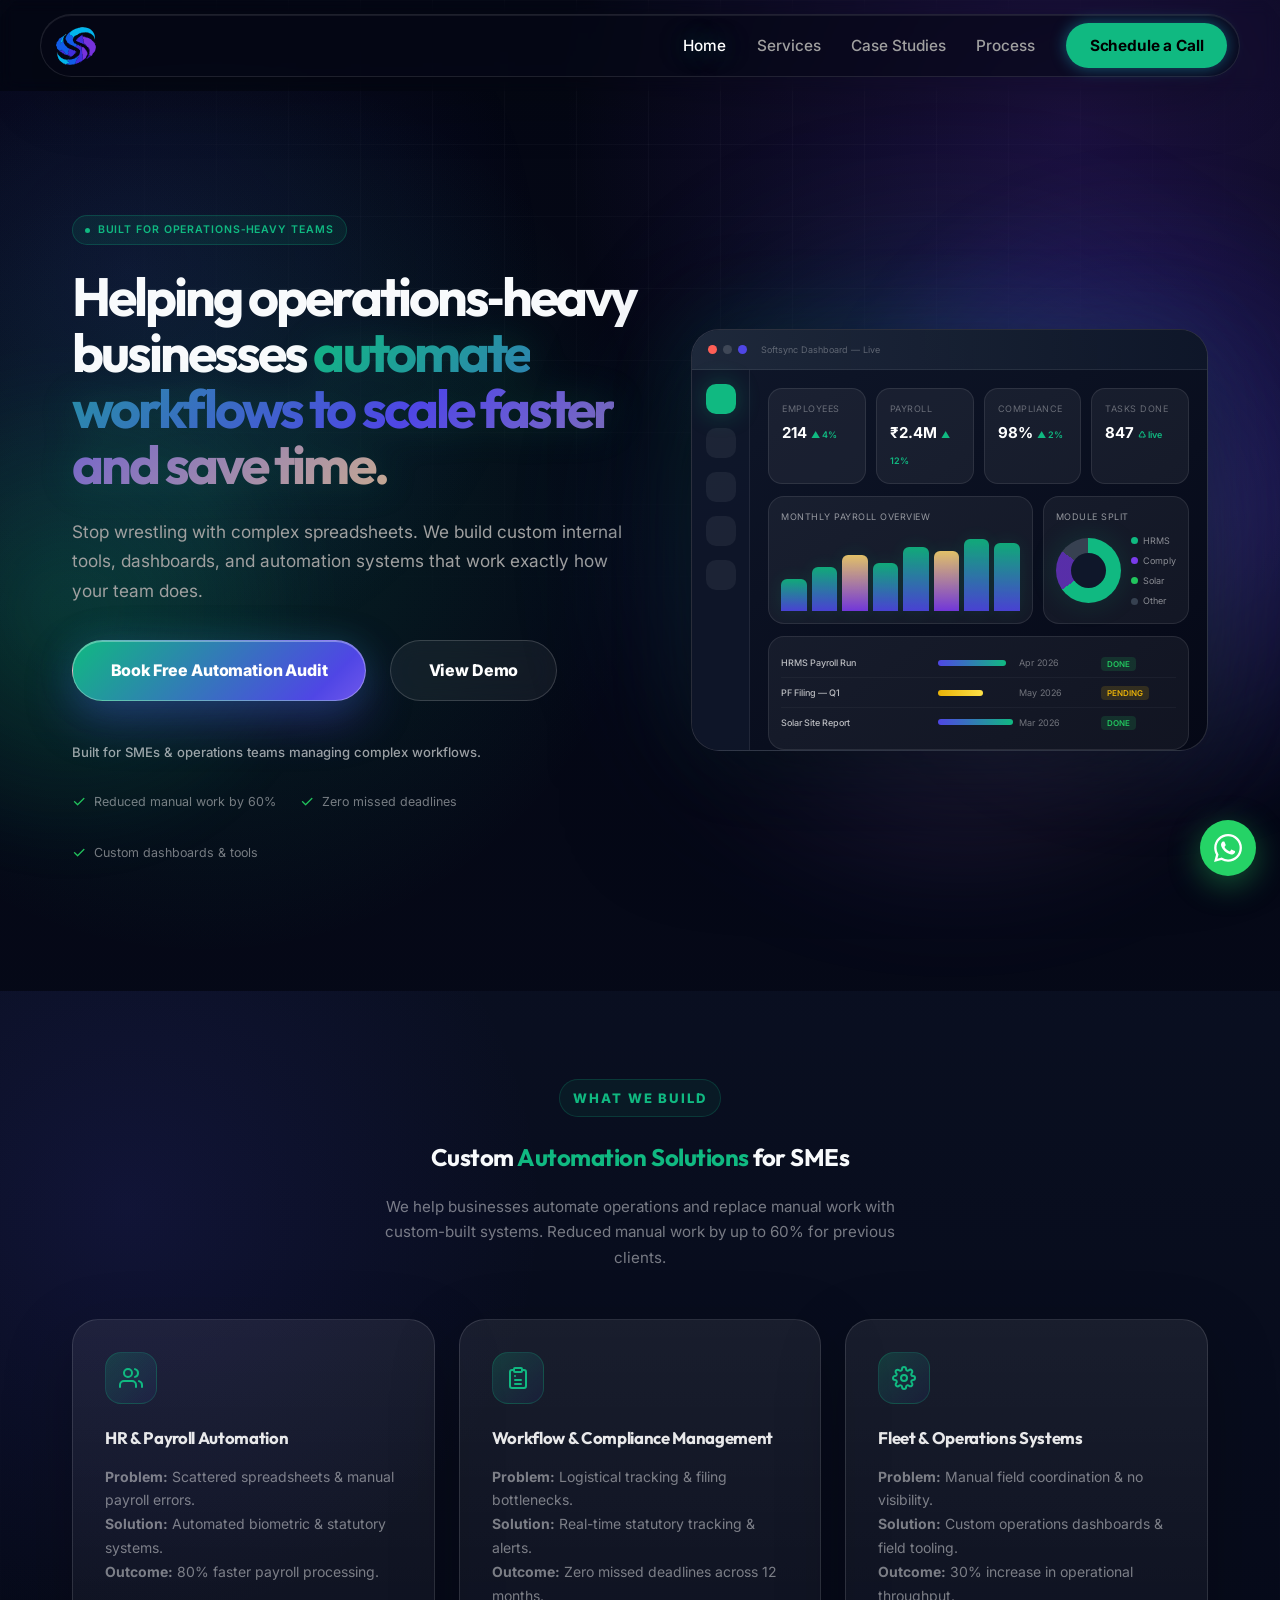
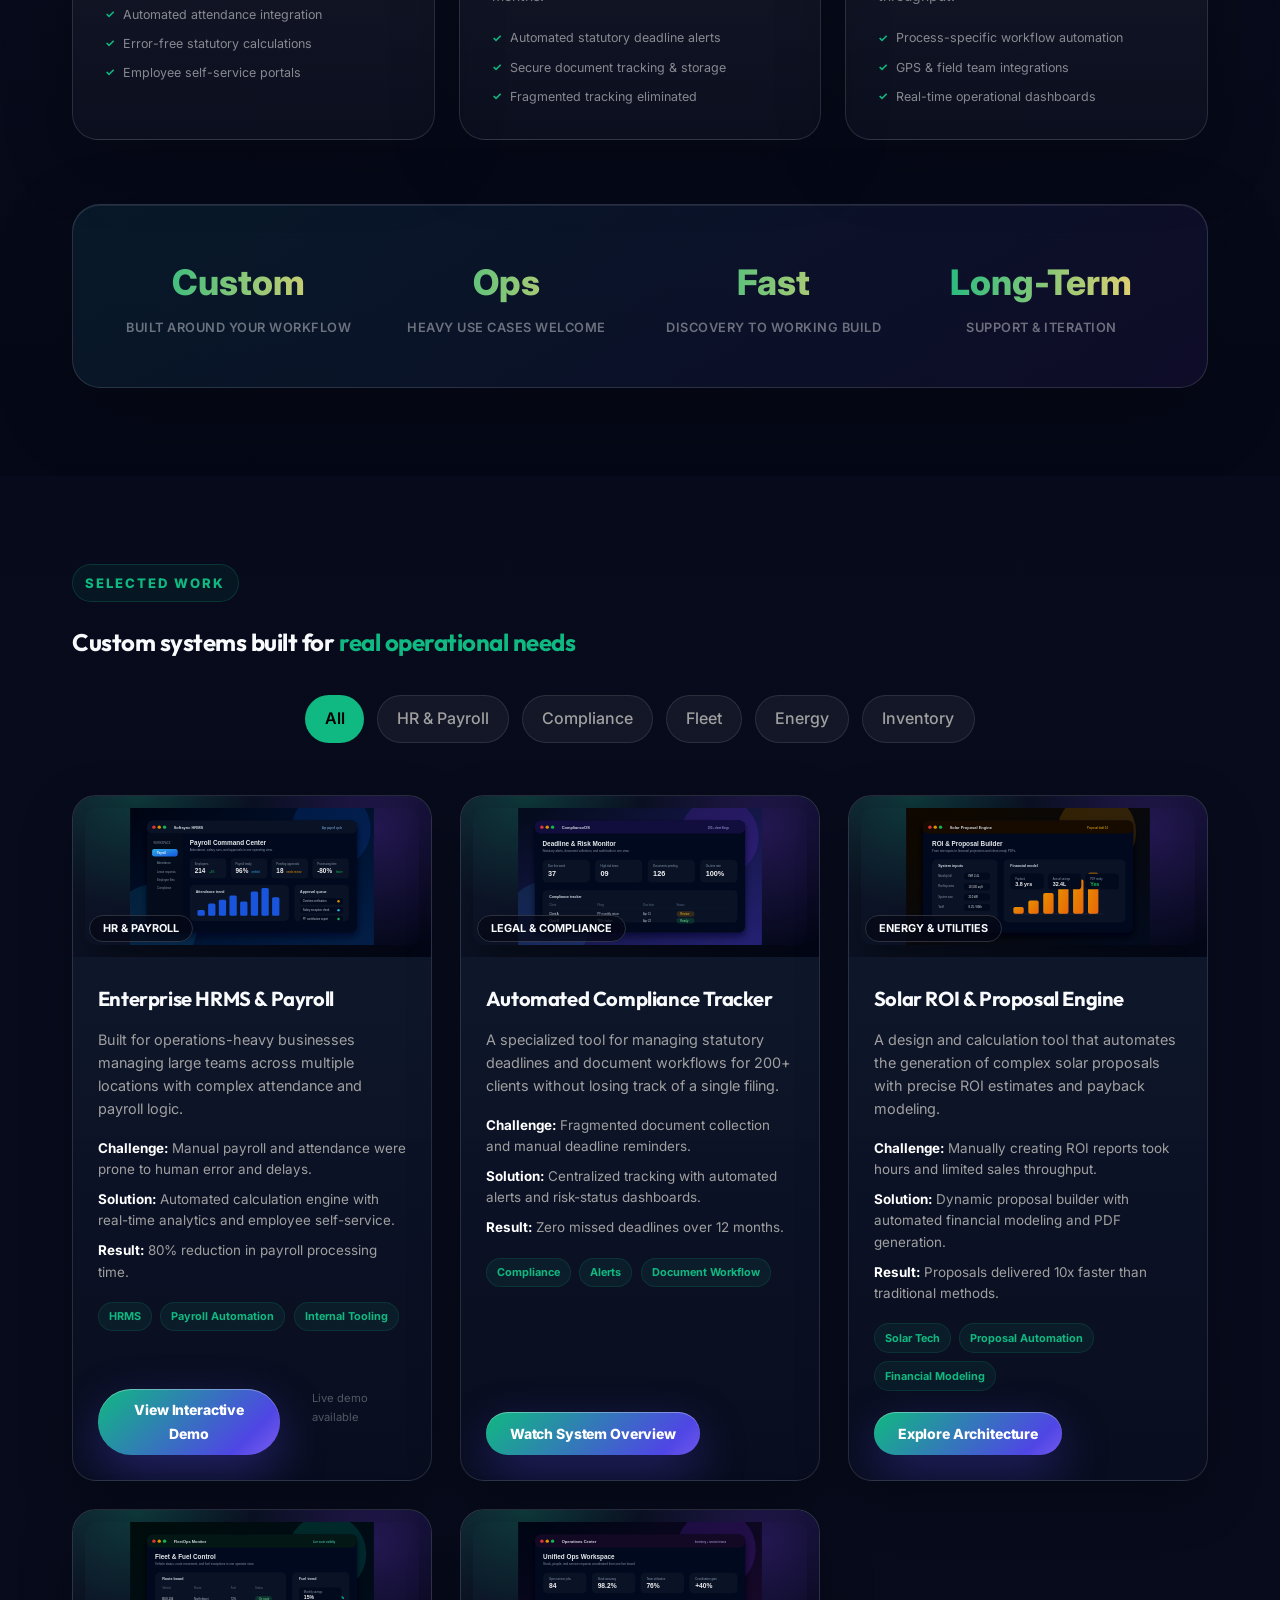
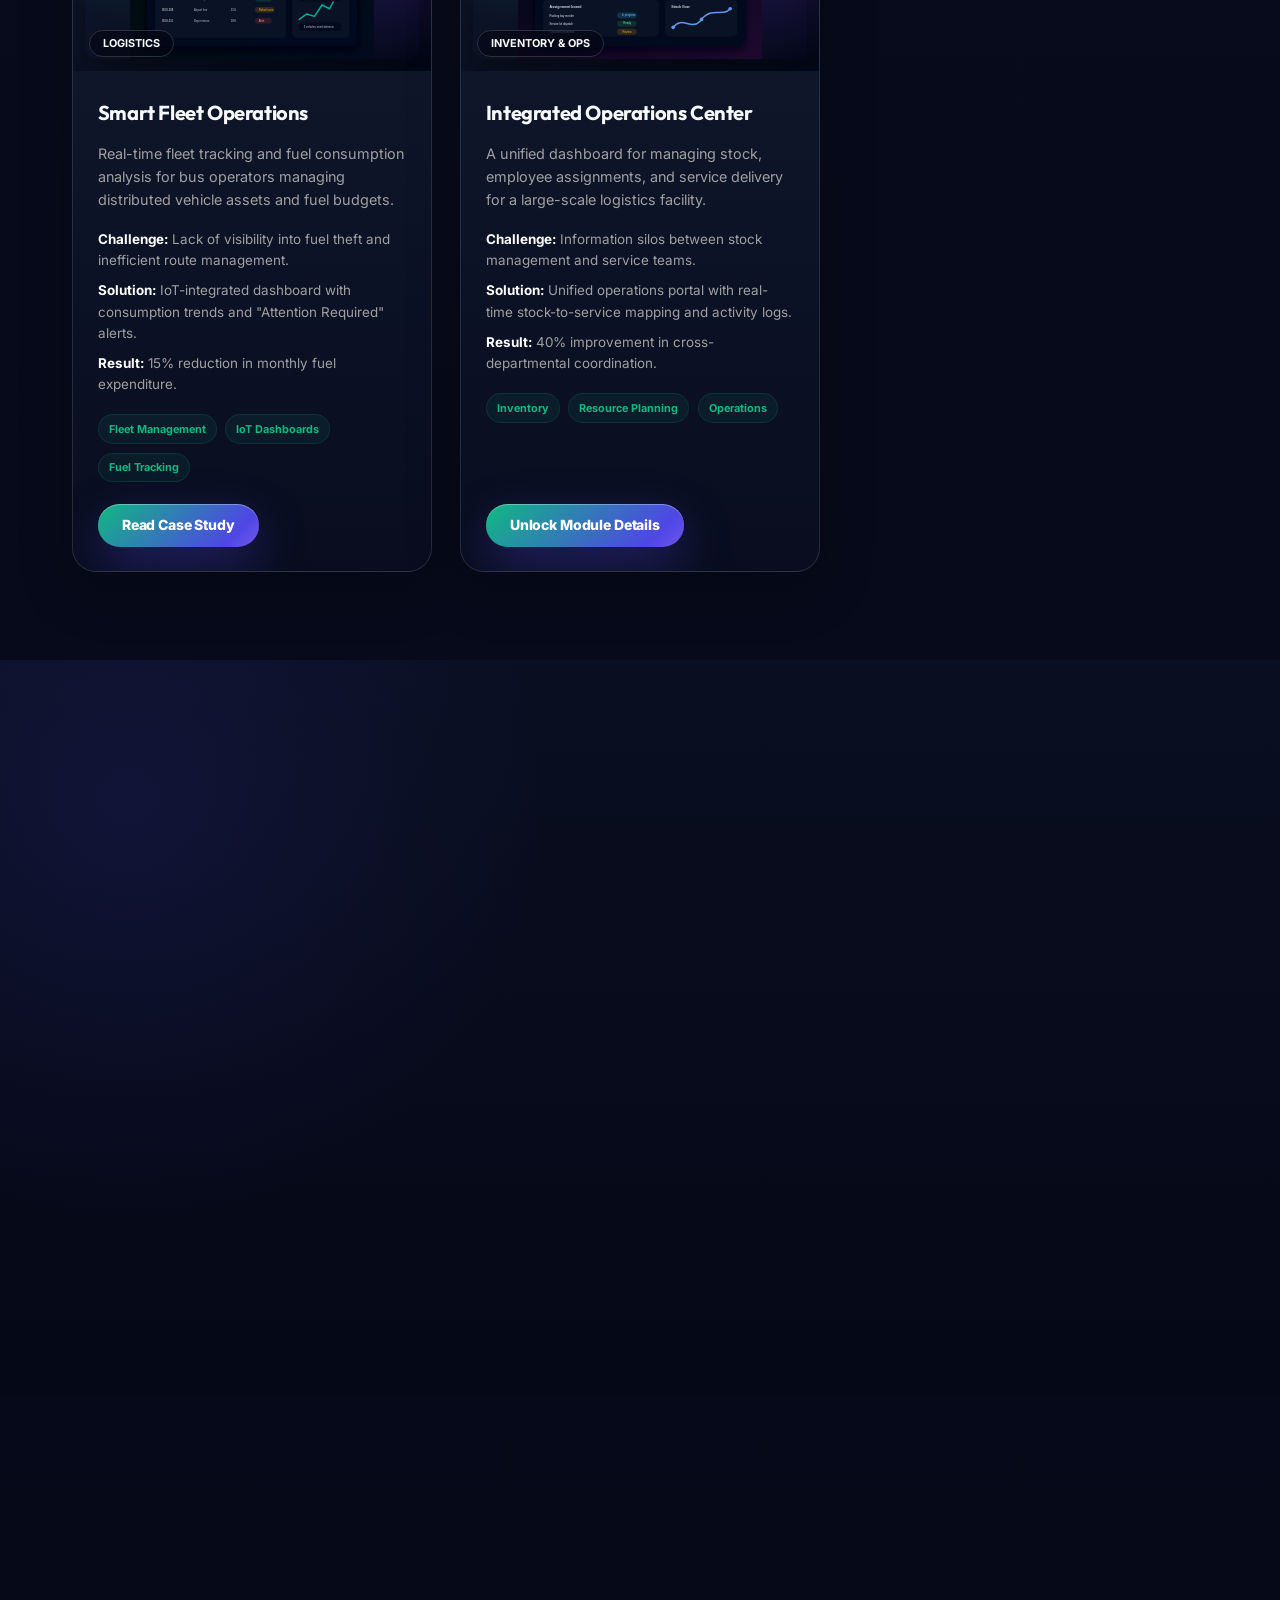
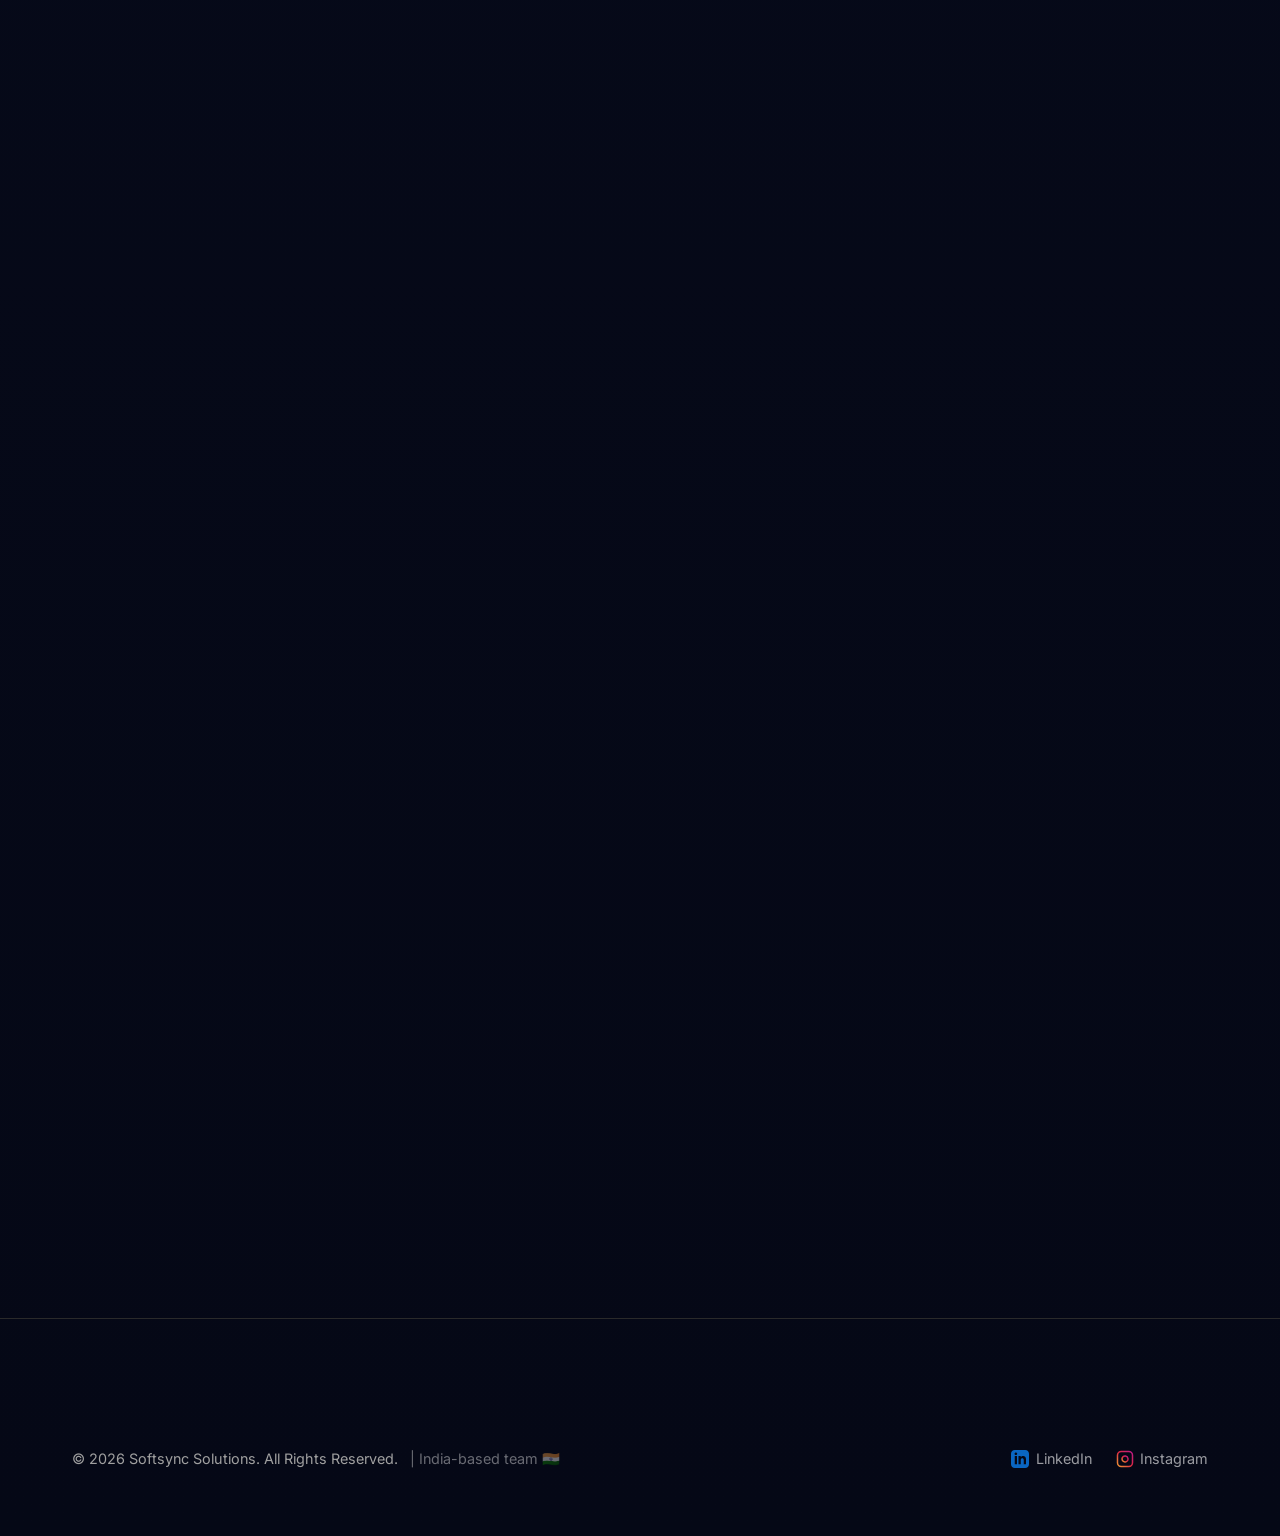
==== commit 1fb37a42: "fix: add lightweight favicon" ====
--- a/index.html
+++ b/index.html
@@ -50,7 +50,7 @@
     </style>
     
     <link rel="stylesheet" href="assets/css/styles.css">
-    <link rel="icon" type="image/svg+xml" href="assets/images/company-logo-icon.svg">
+    <link rel="icon" type="image/svg+xml" href="/favicon.svg">
     <style>
       /* Dashboard Mockup */
       .dash-wrap { width:100%; border-radius:28px; overflow:hidden; border:1px solid rgba(255,255,255,0.14); box-shadow:0 44px 120px rgba(0,0,0,0.62),0 0 90px rgba(16, 185, 129, 0.12); background:linear-gradient(145deg,#0f172a,#050816); font-family:Inter,sans-serif; font-size:11px; }
